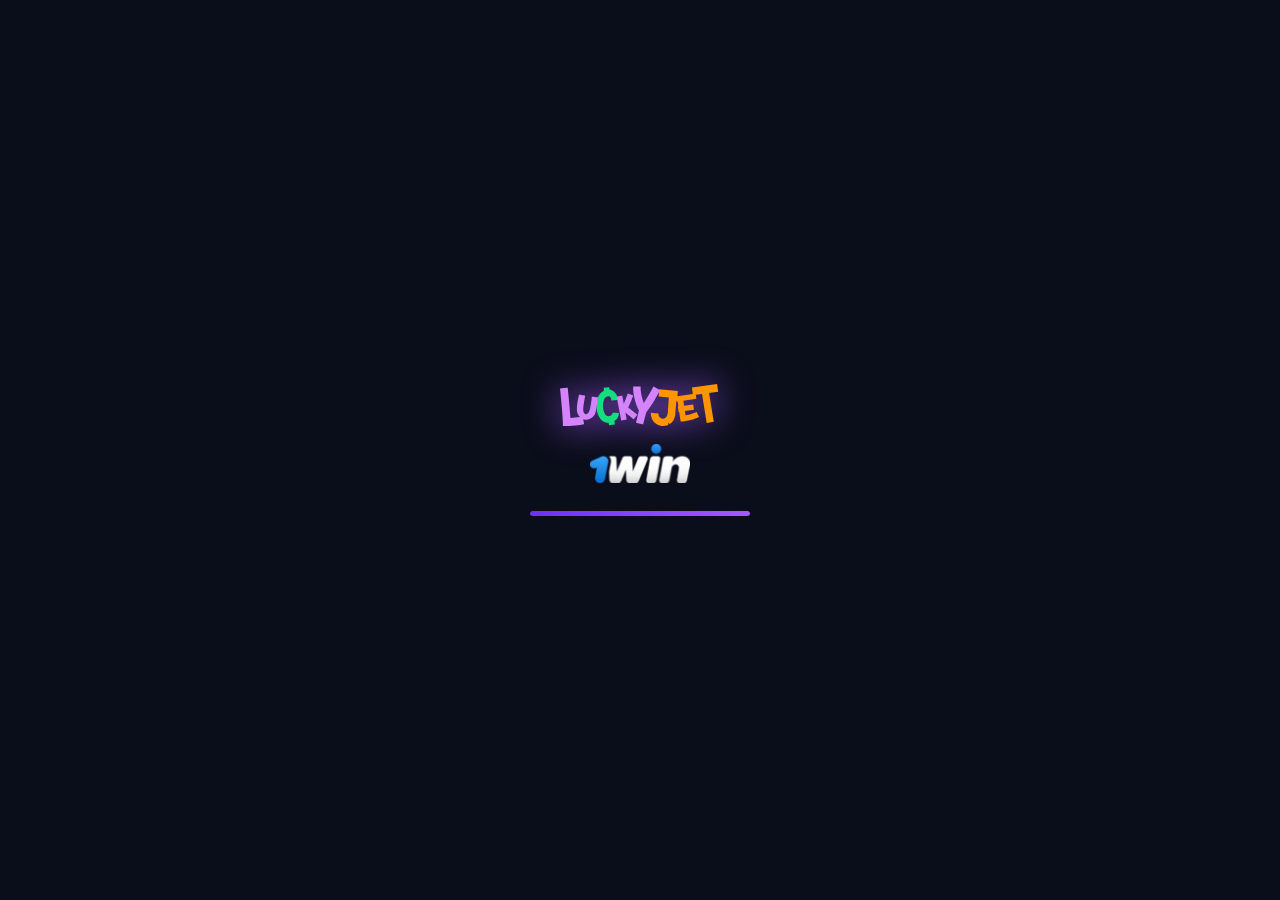
==== index.html @ ca74844e "fix: koeffitsient taqsimoti yangilandi, 35% 1.01x-1.10x, 200x max" ====
<!DOCTYPE html>
<html lang="uz">
<head>
    <meta charset="UTF-8">
    <meta name="viewport" content="width=device-width, initial-scale=1.0">
    <title>Lucky Jet — 1WIN</title>
    <link href="https://fonts.googleapis.com/css2?family=Montserrat:wght@400;700;900&display=swap" rel="stylesheet">
    <style>
        * { margin: 0; padding: 0; box-sizing: border-box; }

        body {
            background: #0a0d1a;
            min-height: 100vh;
            font-family: 'Montserrat', sans-serif;
            color: #fff;
            overflow-x: hidden;
            display: flex;
            flex-direction: column;
            align-items: center;
        }

        /* ========= PRELOADER ========= */
        #preloader {
            position: fixed;
            inset: 0;
            background: #0a0d1a;
            z-index: 999;
            display: flex;
            flex-direction: column;
            align-items: center;
            justify-content: center;
            transition: opacity 0.8s ease;
        }
        #preloader.hide { opacity: 0; pointer-events: none; }
        .pre-logo { width: 160px; margin-bottom: 18px; filter: drop-shadow(0 0 18px #a259ff); }
        .pre-1win { width: 100px; margin-bottom: 28px; }
        .pre-bar-wrap {
            width: 220px; height: 5px;
            background: rgba(255,255,255,0.1);
            border-radius: 10px; overflow: hidden;
        }
        .pre-bar {
            height: 100%;
            background: linear-gradient(90deg, #6b30f9, #a259ff);
            border-radius: 10px;
            animation: preBarAnim 1.8s ease-in-out forwards;
        }
        @keyframes preBarAnim { 0%{width:0} 100%{width:100%} }

        /* ========= TOP HEADER ========= */
        .top-header {
            display: flex;
            align-items: center;
            justify-content: space-between;
            width: 100%;
            max-width: 400px;
            padding: 14px 16px 8px;
        }
        .logo-group { display: flex; align-items: center; gap: 10px; }
        .logo-group img { height: 36px; }
        .lucky-logo { height: 28px !important; }
        .live-badge {
            background: #e8003d;
            color: #fff;
            font-size: 11px;
            font-weight: 800;
            padding: 3px 9px;
            border-radius: 20px;
            letter-spacing: 1px;
            animation: pulse 1.5s infinite;
        }
        @keyframes pulse {
            0%,100%{box-shadow:0 0 0 0 rgba(232,0,61,0.5)}
            50%{box-shadow:0 0 0 6px rgba(232,0,61,0)}
        }

        /* ========= GAME ARENA ========= */
        .arena {
            position: relative;
            width: 100%;
            max-width: 400px;
            height: 280px;
            background: linear-gradient(180deg, #0d1130 0%, #121828 100%);
            border-radius: 20px;
            overflow: hidden;
            margin: 0 12px;
            border: 1px solid rgba(107,48,249,0.3);
            box-shadow: 0 0 40px rgba(107,48,249,0.15);
        }

        /* Stars */
        .stars {
            position: absolute; inset: 0;
            background-image:
                radial-gradient(circle, rgba(255,255,255,0.9) 1px, transparent 1px),
                radial-gradient(circle, rgba(255,255,255,0.6) 1px, transparent 1px);
            background-size: 80px 80px, 40px 40px;
            background-position: 0 0, 20px 20px;
            opacity: 0.15;
        }

        /* CLOUDS */
        .cloud-layer {
            position: absolute;
            width: 100%; height: 100%;
            pointer-events: none;
            overflow: hidden;
        }
        .cloud {
            position: absolute;
            opacity: 0.55;
        }
        .cloud-1 {
            width: 200px;
            top: 60%;
            animation: cloudMove1 8s linear infinite;
        }
        .cloud-2 {
            width: 140px;
            top: 30%;
            animation: cloudMove2 12s linear infinite;
            opacity: 0.3;
        }
        .cloud-3 {
            width: 170px;
            top: 75%;
            animation: cloudMove3 10s linear infinite;
            opacity: 0.4;
        }
        @keyframes cloudMove1 {
            from { left: 110%; }
            to   { left: -60%; }
        }
        @keyframes cloudMove2 {
            from { left: 130%; }
            to   { left: -50%; }
        }
        @keyframes cloudMove3 {
            from { left: 120%; }
            to   { left: -55%; }
        }

        /* TRAJECTORY LINE */
        .traj-svg {
            position: absolute;
            bottom: 0; left: 0;
            width: 100%; height: 100%;
            pointer-events: none;
        }
        .traj-path {
            fill: none;
            stroke: rgba(162,89,255,0.5);
            stroke-width: 2;
            stroke-dasharray: 600;
            stroke-dashoffset: 600;
            transition: stroke-dashoffset 0.1s linear;
        }

        /* PLANE */
        #plane {
            position: absolute;
            width: 90px;
            bottom: 30px;
            left: 20px;
            transform-origin: center center;
            transition: left 0.1s linear, bottom 0.1s linear;
            filter: drop-shadow(0 0 8px rgba(162,89,255,0.6));
            z-index: 5;
        }

        /* EXPLOSION */
        #explosion {
            position: absolute;
            width: 110px;
            display: none;
            z-index: 10;
        }

        /* COEF DISPLAY */
        .coef-display {
            position: absolute;
            top: 50%;
            left: 50%;
            transform: translate(-50%, -52%);
            text-align: center;
            z-index: 8;
            pointer-events: none;
        }
        .coef-value {
            font-size: 62px;
            font-weight: 900;
            letter-spacing: 2px;
            line-height: 1;
            color: #fff;
            text-shadow: 0 0 30px #a259ff, 0 0 60px rgba(162,89,255,0.4);
            transition: color 0.3s;
        }
        .coef-value.crashed { color: #e8003d; text-shadow: 0 0 30px #e8003d, 0 0 60px rgba(232,0,61,0.4); }
        .coef-value.flying  { color: #a8ff5e; text-shadow: 0 0 30px #a8ff5e, 0 0 60px rgba(168,255,94,0.3); }
        .coef-label {
            font-size: 12px;
            font-weight: 700;
            letter-spacing: 3px;
            color: rgba(255,255,255,0.5);
            text-transform: uppercase;
            margin-top: 4px;
        }

        /* PHASE LABELS */
        .phase-label {
            position: absolute;
            top: 12px; left: 50%;
            transform: translateX(-50%);
            font-size: 12px;
            font-weight: 700;
            letter-spacing: 2px;
            text-transform: uppercase;
            padding: 4px 16px;
            border-radius: 20px;
            z-index: 9;
        }
        .phase-label.betting {
            background: rgba(255,165,0,0.15);
            color: #ffa500;
            border: 1px solid rgba(255,165,0,0.4);
        }
        .phase-label.flying {
            background: rgba(168,255,94,0.1);
            color: #a8ff5e;
            border: 1px solid rgba(168,255,94,0.35);
        }
        .phase-label.crashed {
            background: rgba(232,0,61,0.15);
            color: #e8003d;
            border: 1px solid rgba(232,0,61,0.4);
        }

        /* PROGRESS BAR (betting countdown) */
        .bet-timer-wrap {
            position: absolute;
            bottom: 12px; left: 50%;
            transform: translateX(-50%);
            width: 80%;
        }
        .bet-timer-bar {
            height: 4px;
            background: rgba(255,255,255,0.1);
            border-radius: 4px;
            overflow: hidden;
        }
        .bet-timer-fill {
            height: 100%;
            border-radius: 4px;
            background: linear-gradient(90deg, #ffa500, #ff6a00);
            transition: width 0.1s linear;
        }
        .bet-timer-txt {
            font-size: 11px;
            color: rgba(255,255,255,0.5);
            margin-top: 4px;
            text-align: center;
        }

        /* ========= HISTORY PILLS ========= */
        .history-row {
            display: flex;
            flex-wrap: wrap;
            gap: 6px;
            width: 100%;
            max-width: 400px;
            padding: 10px 16px;
        }
        .hist-pill {
            padding: 4px 12px;
            border-radius: 20px;
            font-size: 13px;
            font-weight: 700;
            animation: popIn 0.3s ease;
        }
        @keyframes popIn { from{transform:scale(0.5);opacity:0} to{transform:scale(1);opacity:1} }
        .hist-blue   { background: #1e3a8a; color: #93c5fd; }
        .hist-purple { background: #4c1d95; color: #c4b5fd; }
        .hist-orange { background: #7c2d12; color: #fdba74; }
        .hist-red    { background: #7f1d1d; color: #fca5a5; }
        .hist-green  { background: #14532d; color: #86efac; }

        /* ========= SIGNAL CARD ========= */
        .signal-card {
            width: 100%;
            max-width: 400px;
            margin: 6px 12px;
            background: linear-gradient(135deg, #131629 0%, #1a1d35 100%);
            border: 1px solid rgba(107,48,249,0.4);
            border-radius: 16px;
            padding: 14px 18px;
        }
        .signal-title {
            font-size: 11px;
            font-weight: 700;
            letter-spacing: 2px;
            color: rgba(255,255,255,0.4);
            text-transform: uppercase;
            margin-bottom: 10px;
        }
        .signal-val {
            font-size: 42px;
            font-weight: 900;
            color: #a259ff;
            text-shadow: 0 0 20px rgba(162,89,255,0.5);
            letter-spacing: 2px;
        }
        .signal-sub {
            font-size: 12px;
            color: rgba(255,255,255,0.4);
            margin-top: 2px;
        }

        /* ========= INPUT + BUTTON ========= */
        .input-section {
            width: 100%;
            max-width: 400px;
            padding: 4px 16px 8px;
        }        .input-row {
            display: flex;
            gap: 10px;
            margin-bottom: 10px;
            width: 100%;
        }
        .bet-input {
            flex: 1;
            height: 48px;
            background: rgba(255,255,255,0.05);
            border: 2px solid rgba(107,48,249,0.4);
            border-radius: 12px;
            color: #fff;
            font-size: 15px;
            font-family: 'Montserrat', sans-serif;
            font-weight: 600;
            padding: 0 14px;
            outline: none;
            transition: border-color 0.3s;
        }
        .bet-input:focus { border-color: #a259ff; box-shadow: 0 0 12px rgba(162,89,255,0.3); }
        .bet-input::placeholder { color: rgba(255,255,255,0.3); font-weight: 400; }        .calc-btn {
            height: 48px;
            padding: 0 18px;
            background: linear-gradient(135deg, #6b30f9 0%, #a259ff 100%);
            border: none;
            border-radius: 12px;
            color: #fff;
            font-size: 15px;
            font-weight: 800;
            font-family: 'Montserrat', sans-serif;
            cursor: pointer;
            letter-spacing: 0.5px;
            white-space: nowrap;
            box-shadow: 0 4px 20px rgba(107,48,249,0.4);
            transition: transform 0.2s, box-shadow 0.2s, opacity 0.2s;
            width: 100%;
        }
        .calc-btn:hover:not(:disabled) { transform: translateY(-2px); box-shadow: 0 8px 28px rgba(107,48,249,0.6); }
        .calc-btn:active:not(:disabled) { transform: translateY(0); }
        .calc-btn:disabled { cursor: not-allowed; }

        /* ========= PREDICTION RESULT ========= */
        .pred-result {
            background: linear-gradient(135deg, rgba(107,48,249,0.15), rgba(162,89,255,0.08));
            border: 2px solid rgba(162,89,255,0.3);
            border-radius: 14px;
            padding: 14px 18px;
            display: none;
            align-items: center;
            justify-content: space-between;
            animation: slideUp 0.4s ease;
        }
        .pred-result.show { display: flex; }
        @keyframes slideUp { from{opacity:0;transform:translateY(10px)} to{opacity:1;transform:translateY(0)} }
        .pred-left { font-size: 12px; color: rgba(255,255,255,0.5); font-weight: 600; }
        .pred-coef {
            font-size: 32px;
            font-weight: 900;
            color: #a259ff;
            text-shadow: 0 0 15px rgba(162,89,255,0.6);
        }

        /* ========= GO TO GAME BTN ========= */
        .go-btn {
            display: block;
            width: 100%;
            height: 52px;
            background: linear-gradient(135deg, #6b30f9, #a259ff);
            border: none;
            border-radius: 14px;
            color: #fff;
            font-size: 17px;
            font-weight: 800;
            font-family: 'Montserrat', sans-serif;
            letter-spacing: 1px;
            cursor: pointer;
            box-shadow: 0 6px 30px rgba(107,48,249,0.5);
            margin-top: 10px;
            transition: transform 0.2s;
        }
        .go-btn:hover { transform: scale(1.02); }

        /* ========= WIN FLASH ========= */
        #winFlash {
            position: fixed;
            inset: 0;
            background: rgba(168,255,94,0.08);
            pointer-events: none;
            z-index: 100;
            opacity: 0;
            transition: opacity 0.3s;
        }
        #winFlash.show { opacity: 1; }

        /* scrollbar */
        ::-webkit-scrollbar { width: 4px; }
        ::-webkit-scrollbar-track { background: transparent; }
        ::-webkit-scrollbar-thumb { background: #6b30f9; border-radius: 4px; }
    </style>
</head>
<body>

<!-- PRELOADER -->
<div id="preloader">
    <img class="pre-logo" src="images/luckyjet.svg" alt="Lucky Jet">
    <img class="pre-1win" src="images/1win_logo.png" alt="1WIN">
    <div class="pre-bar-wrap"><div class="pre-bar"></div></div>
</div>

<div id="winFlash"></div>

<!-- TOP HEADER -->
<div class="top-header">
    <div class="logo-group">
        <img src="images/1win_logo.png" alt="1WIN" style="height:32px">
        <img class="lucky-logo" src="images/Lucky.svg" alt="Lucky Jet">
    </div>
    <span class="live-badge">● LIVE</span>
</div>

<!-- HISTORY PILLS -->
<div class="history-row" id="historyRow"></div>

<!-- GAME ARENA -->
<div class="arena" id="arena">
    <div class="stars"></div>

    <!-- CLOUDS -->
    <div class="cloud-layer">
        <img class="cloud cloud-1" src="images/obl.svg" alt="">
        <img class="cloud cloud-2" src="images/obl.svg" alt="" style="animation-delay:-4s">
        <img class="cloud cloud-3" src="images/obl.svg" alt="" style="animation-delay:-2s">
    </div>

    <!-- TRAJECTORY -->
    <svg class="traj-svg" viewBox="0 0 400 280" preserveAspectRatio="none">
        <path id="trajPath" class="traj-path" d="M 20 250 Q 200 200 380 30"/>
    </svg>

    <!-- PLANE -->
    <img id="plane" src="images/boy.gif" alt="plane">

    <!-- EXPLOSION -->
    <img id="explosion" src="images/loads.svg" alt="boom">

    <!-- COEF -->
    <div class="coef-display">
        <div class="coef-value" id="coefDisplay">0.00x</div>
        <div class="coef-label" id="coefLabel">uchmoqda...</div>
    </div>

    <!-- PHASE LABEL -->
    <div class="phase-label betting" id="phaseLabel">🎰 Stavka qo'ying</div>

    <!-- BET TIMER -->
    <div class="bet-timer-wrap" id="betTimerWrap">
        <div class="bet-timer-bar">
            <div class="bet-timer-fill" id="betTimerFill" style="width:100%"></div>
        </div>
        <div class="bet-timer-txt" id="betTimerTxt">Raund boshlanishiga: 3.0s</div>
    </div>
</div>

<!-- SIGNAL CARD -->
<div class="signal-card">
    <div class="signal-title">📡 Keyingi raund signali</div>
    <div class="signal-val" id="signalVal">—</div>
    <div class="signal-sub" id="signalSub">Hisoblash uchun stavkani kiriting</div>
</div>

<!-- INPUT -->
<div class="input-section">
    <div class="input-row" id="inputRow">
        <button class="calc-btn" id="calcBtn" style="width:100%;font-size:16px;letter-spacing:1px;">📡 SIGNAL OLISH</button>
    </div>    <a href="https://1warlo.top/casino/list?open=register&p=xrjt" target="_blank" style="text-decoration:none">
        <button class="go-btn">✈️ O'YINGA KIRISH</button>
    </a>
</div>

<script>
// ============================================================
//  LUCKY JET — FULL GAME SIMULATION
//  Tsikl: 3s betting → 6s uchish (0.00x → tasodifiy) → crash
// ============================================================

// ---- HISTORY ----
let historyArr = [];
function addHistory(coef) {
    historyArr.unshift(parseFloat(coef));
    if (historyArr.length > 12) historyArr.pop();
    renderHistory();
}
function pillClass(v) {
    if (v < 1.5)  return 'hist-red';
    if (v < 2.0)  return 'hist-blue';
    if (v < 5.0)  return 'hist-purple';
    if (v < 10.0) return 'hist-orange';
    return 'hist-green';
}
function renderHistory() {
    const row = document.getElementById('historyRow');
    row.innerHTML = historyArr.map(v =>
        `<span class="hist-pill ${pillClass(v)}">${v.toFixed(2)}x</span>`
    ).join('');
}

// ---- COEFFICIENT GENERATOR ----
// Real Lucky Jet taqsimoti (yangilangan, realistik):
//  ~35% → 1.01x – 1.10x  (eng ko'p portlash zonasi)
//  ~20% → 1.10x – 1.50x
//  ~18% → 1.50x – 2.00x
//  ~14% → 2.00x – 5.00x
//  ~8%  → 5.00x – 10.0x
//  ~4%  → 10.0x – 50.0x
//  ~1%  → 50.0x – 200x
function genCrashCoef() {
    const r = Math.random() * 100;
    if (r < 35) return +(Math.random() * (1.10 - 1.01) + 1.01).toFixed(2);
    if (r < 55) return +(Math.random() * (1.50 - 1.10) + 1.10).toFixed(2);
    if (r < 73) return +(Math.random() * (2.00 - 1.50) + 1.50).toFixed(2);
    if (r < 87) return +(Math.random() * (5.00 - 2.00) + 2.00).toFixed(2);
    if (r < 95) return +(Math.random() * (10.0 - 5.00) + 5.00).toFixed(2);
    if (r < 99) return +(Math.random() * (50.0 - 10.0) + 10.0).toFixed(2);
    return       +(Math.random() * (200.0 - 50.0) + 50.0).toFixed(2);
}
function genNext(last) {
    last = parseFloat(last);
    const r = Math.random() * 100;
    // Katta koefdan keyin aksariyat past tushadi (ketma-ket katta bo'lmaydi)
    if (last >= 50) {
        // 50x+ dan keyin ~ 70% ehtimol eng past zonaga tushadi
        if (r < 70) return (Math.random()*(1.10-1.01)+1.01).toFixed(2);
        if (r < 85) return (Math.random()*(1.50-1.10)+1.10).toFixed(2);
        if (r < 93) return (Math.random()*(2.00-1.50)+1.50).toFixed(2);
        if (r < 97) return (Math.random()*(5.00-2.00)+2.00).toFixed(2);
        if (r < 99) return (Math.random()*(10.0-5.00)+5.00).toFixed(2);
        return (Math.random()*(50.0-10.0)+10.0).toFixed(2);
    } else if (last >= 10) {
        // 10x–50x dan keyin ~ 55% past
        if (r < 55) return (Math.random()*(1.10-1.01)+1.01).toFixed(2);
        if (r < 72) return (Math.random()*(1.50-1.10)+1.10).toFixed(2);
        if (r < 84) return (Math.random()*(2.00-1.50)+1.50).toFixed(2);
        if (r < 93) return (Math.random()*(5.00-2.00)+2.00).toFixed(2);
        if (r < 98) return (Math.random()*(10.0-5.00)+5.00).toFixed(2);
        return (Math.random()*(50.0-10.0)+10.0).toFixed(2);
    } else if (last >= 5) {
        // 5x–10x dan keyin ~ 50% past
        if (r < 50) return (Math.random()*(1.10-1.01)+1.01).toFixed(2);
        if (r < 68) return (Math.random()*(1.50-1.10)+1.10).toFixed(2);
        if (r < 80) return (Math.random()*(2.00-1.50)+1.50).toFixed(2);
        if (r < 92) return (Math.random()*(5.00-2.00)+2.00).toFixed(2);
        if (r < 97) return (Math.random()*(10.0-5.00)+5.00).toFixed(2);
        if (r < 99.5) return (Math.random()*(50.0-10.0)+10.0).toFixed(2);
        return (Math.random()*(200.0-50.0)+50.0).toFixed(2);
    } else if (last >= 2) {
        // 2x–5x dan keyin oddiy taqsimot
        if (r < 38) return (Math.random()*(1.10-1.01)+1.01).toFixed(2);
        if (r < 57) return (Math.random()*(1.50-1.10)+1.10).toFixed(2);
        if (r < 74) return (Math.random()*(2.00-1.50)+1.50).toFixed(2);
        if (r < 88) return (Math.random()*(5.00-2.00)+2.00).toFixed(2);
        if (r < 95) return (Math.random()*(10.0-5.00)+5.00).toFixed(2);
        if (r < 99) return (Math.random()*(50.0-10.0)+10.0).toFixed(2);
        return (Math.random()*(200.0-50.0)+50.0).toFixed(2);
    } else {
        // 1.01x–2x dan keyin standart taqsimot
        if (r < 35) return (Math.random()*(1.10-1.01)+1.01).toFixed(2);
        if (r < 55) return (Math.random()*(1.50-1.10)+1.10).toFixed(2);
        if (r < 73) return (Math.random()*(2.00-1.50)+1.50).toFixed(2);
        if (r < 87) return (Math.random()*(5.00-2.00)+2.00).toFixed(2);
        if (r < 95) return (Math.random()*(10.0-5.00)+5.00).toFixed(2);
        if (r < 99) return (Math.random()*(50.0-10.0)+10.0).toFixed(2);
        return (Math.random()*(200.0-50.0)+50.0).toFixed(2);
    }
}

// ---- DOM refs ----
const plane       = document.getElementById('plane');
const explosion   = document.getElementById('explosion');
const coefDisplay = document.getElementById('coefDisplay');
const coefLabel   = document.getElementById('coefLabel');
const phaseLabel  = document.getElementById('phaseLabel');
const betWrap     = document.getElementById('betTimerWrap');
const betFill     = document.getElementById('betTimerFill');
const betTxt      = document.getElementById('betTimerTxt');
const trajPath    = document.getElementById('trajPath');
const winFlash    = document.getElementById('winFlash');
const arena       = document.getElementById('arena');

// ---- GAME STATE ----
const BETTING_DURATION = 3000;   // 3 soniya
const FLYING_DURATION  = 6000;   // 6 soniya

let gamePhase   = 'betting';  // 'betting' | 'flying' | 'crashed'
let crashCoef   = 1.00;
let flyStart    = 0;
let phaseStart  = 0;
let animFrameId = null;

// plane start / end positions (% of arena)
const PLANE_START = { x: 5, y: 82 };   // bottom-left (% from left, % from top)
const PLANE_END   = { x: 82, y: 8 };   // top-right

function lerp(a, b, t) { return a + (b - a) * t; }

function setPhaseLabel(text, cls) {
    phaseLabel.textContent = text;
    phaseLabel.className   = 'phase-label ' + cls;
}

// ---- TRAJECTORY dash animation ----
function setTrajProgress(t) {
    const len = 600;
    trajPath.style.strokeDashoffset = (len * (1 - t)).toFixed(1);
}

// ---- PLANE position ----
function setPlanePos(t) {
    const arenaW = arena.offsetWidth  || 360;
    const arenaH = arena.offsetHeight || 280;

    const pxStart = { x: arenaW * 0.05, y: arenaH * 0.80 };
    const pxEnd   = { x: arenaW * 0.82, y: arenaH * 0.05 };

    // Curve using easing
    const ease = 1 - Math.pow(1 - t, 2); // ease-out quad
    const x = lerp(pxStart.x, pxEnd.x, ease);
    const y = lerp(pxStart.y, pxEnd.y, ease);

    // Angle
    const dx = (pxEnd.x - pxStart.x);
    const dy = (pxEnd.y - pxStart.y);
    const baseAngle = Math.atan2(dy, dx) * (180 / Math.PI);
    const angle = baseAngle * ease;   // gentle tilt

    plane.style.left   = (x - 45) + 'px';
    plane.style.top    = (y - 30) + 'px';
    plane.style.bottom = 'unset';
    plane.style.transform = `rotate(${angle}deg)`;
}

// ---- COEF counter ----
function calcCurrentCoef(t) {
    // 0 → crashCoef over t=0..1
    return (1.0 + (crashCoef - 1.0) * Math.pow(t, 0.8)).toFixed(2);
}

// ---- PHASE: BETTING ----
function startBetting() {
    gamePhase  = 'betting';
    phaseStart = performance.now();
    crashCoef  = genCrashCoef();

    // Reset plane
    const arenaW = arena.offsetWidth  || 360;
    const arenaH = arena.offsetHeight || 280;
    plane.style.left      = (arenaW * 0.05 - 45) + 'px';
    plane.style.top       = (arenaH * 0.80 - 30) + 'px';
    plane.style.bottom    = 'unset';
    plane.style.transform = 'rotate(0deg)';
    plane.style.display   = 'block';
    explosion.style.display = 'none';

    // Traj reset
    setTrajProgress(0);

    // Coef
    coefDisplay.textContent = '0.00x';
    coefDisplay.className   = 'coef-value';
    coefLabel.textContent   = 'Stavka qo\'ying';

    setPhaseLabel('🎰 Stavka qo\'ying', 'betting');
    betWrap.style.display = 'block';

    cancelAnimationFrame(animFrameId);
    animFrameId = requestAnimationFrame(bettingLoop);
}

function bettingLoop(now) {
    const elapsed = now - phaseStart;
    const t       = Math.min(elapsed / BETTING_DURATION, 1);
    const remain  = Math.max((BETTING_DURATION - elapsed) / 1000, 0);

    betFill.style.width  = ((1 - t) * 100) + '%';
    betTxt.textContent   = `Raund boshlanishiga: ${remain.toFixed(1)}s`;

    if (t < 1) {
        animFrameId = requestAnimationFrame(bettingLoop);
    } else {
        startFlying();
    }
}

// ---- PHASE: FLYING ----
function startFlying() {
    gamePhase  = 'flying';
    phaseStart = performance.now();

    betWrap.style.display = 'none';
    setPhaseLabel('✈️ Uchmoqda!', 'flying');
    coefDisplay.className = 'coef-value flying';
    coefLabel.textContent = 'uchmoqda...';

    cancelAnimationFrame(animFrameId);
    animFrameId = requestAnimationFrame(flyingLoop);
}

function flyingLoop(now) {
    const elapsed = now - phaseStart;
    const t       = Math.min(elapsed / FLYING_DURATION, 1);

    // Plane position
    setPlanePos(t);

    // Trajectory
    setTrajProgress(t);

    // Coef (starts at 0, ends at crashCoef)
    const cur = calcCurrentCoef(t);
    coefDisplay.textContent = cur + 'x';

    if (t < 1) {
        animFrameId = requestAnimationFrame(flyingLoop);
    } else {
        startCrashed();
    }
}

// ---- PHASE: CRASHED ----
function startCrashed() {
    gamePhase = 'crashed';
    cancelAnimationFrame(animFrameId);

    // Plane → explosion
    plane.style.display = 'none';

    const arenaW = arena.offsetWidth  || 360;
    const arenaH = arena.offsetHeight || 280;
    explosion.style.left    = (arenaW * 0.78 - 55) + 'px';
    explosion.style.top     = (arenaH * 0.02) + 'px';
    explosion.style.display = 'block';
    explosion.style.bottom  = 'unset';

    // Final coef
    coefDisplay.textContent = crashCoef.toFixed(2) + 'x';
    coefDisplay.className   = 'coef-value crashed';
    coefLabel.textContent   = '💥 Parvoz tugadi!';

    setPhaseLabel('💥 CRASH!', 'crashed');

    addHistory(crashCoef);

    // Flash if good
    if (crashCoef >= 2) {
        winFlash.classList.add('show');
        setTimeout(() => winFlash.classList.remove('show'), 600);
    }

    // Wait 2.5s then bet again
    setTimeout(startBetting, 2500);
}

// ---- PRELOADER ----
window.addEventListener('DOMContentLoaded', () => {
    // Initial history
    [1.42, 3.87, 1.12, 7.50, 2.34, 1.09, 4.22, 12.10].forEach(v => {
        historyArr.push(v);
    });
    renderHistory();

    setTimeout(() => {
        const pre = document.getElementById('preloader');
        pre.classList.add('hide');
        setTimeout(() => pre.remove(), 900);
        // Samolyotni pastda kutish holatida qo'yamiz — harakat yo'q
        resetToIdle();
    }, 1900);
});

// ---- IDLE (kutish) holati ----
function resetToIdle() {
    gamePhase = 'idle';
    cancelAnimationFrame(animFrameId);

    const arenaW = arena.offsetWidth  || 360;
    const arenaH = arena.offsetHeight || 280;
    plane.style.left      = (arenaW * 0.05 - 45) + 'px';
    plane.style.top       = (arenaH * 0.80 - 30) + 'px';
    plane.style.bottom    = 'unset';
    plane.style.transform = 'rotate(0deg)';
    plane.style.display   = 'block';
    explosion.style.display = 'none';
    setTrajProgress(0);

    coefDisplay.textContent = '—';
    coefDisplay.className   = 'coef-value';
    coefLabel.textContent   = 'signal kuting...';
    setPhaseLabel('⏳ Signal kuting', 'betting');
    betWrap.style.display = 'none';
}

// ---- SIGNAL BUTTON ----
document.getElementById('calcBtn').addEventListener('click', () => {
    const btn = document.getElementById('calcBtn');

    // Tugmani vaqtincha o'chirish
    btn.disabled = true;
    btn.textContent = '⏳ Analizlanmoqda...';
    btn.style.opacity = '0.7';

    // Avvalgi animatsiyani to'xtatish
    cancelAnimationFrame(animFrameId);

    // Signal generatsiya — uchish uchun ishlatiladi
    const nextVal = parseFloat(genCrashCoef().toFixed(2));
    const nextStr = nextVal.toFixed(2);
    crashCoef = nextVal; // samolyot shu koefga qadar uchadi

    // Rang
    let coefColor = '#a259ff';
    if (nextVal >= 10) coefColor = '#ff4444';
    else if (nextVal >= 5) coefColor = '#ff9900';
    else if (nextVal >= 2) coefColor = '#ffe000';    // Ikkalasini bir xil qiymat bilan yangilash
    const signalEl  = document.getElementById('signalVal');
    signalEl.textContent  = 'x' + nextStr;
    signalEl.style.color  = coefColor;
    document.getElementById('signalSub').textContent = 'Keyingi raund analiz koeffitsienti';

    // 1.2s keyin samolyot uchishni BOSHLAYDI (betting o'tkazib yuboriladi)
    setTimeout(() => {
        // Plane reset
        const arenaW = arena.offsetWidth  || 360;
        const arenaH = arena.offsetHeight || 280;
        plane.style.left      = (arenaW * 0.05 - 45) + 'px';
        plane.style.top       = (arenaH * 0.80 - 30) + 'px';
        plane.style.bottom    = 'unset';
        plane.style.transform = 'rotate(0deg)';
        plane.style.display   = 'block';
        explosion.style.display = 'none';
        setTrajProgress(0);

        // Tugmani qaytarish
        btn.disabled = false;
        btn.textContent = '📡 SIGNAL OLISH';
        btn.style.opacity = '1';

        // To'g'ridan-to'g'ri uchishni boshlash
        startFlying();
    }, 1200);
});
</script>
</body>
</html>
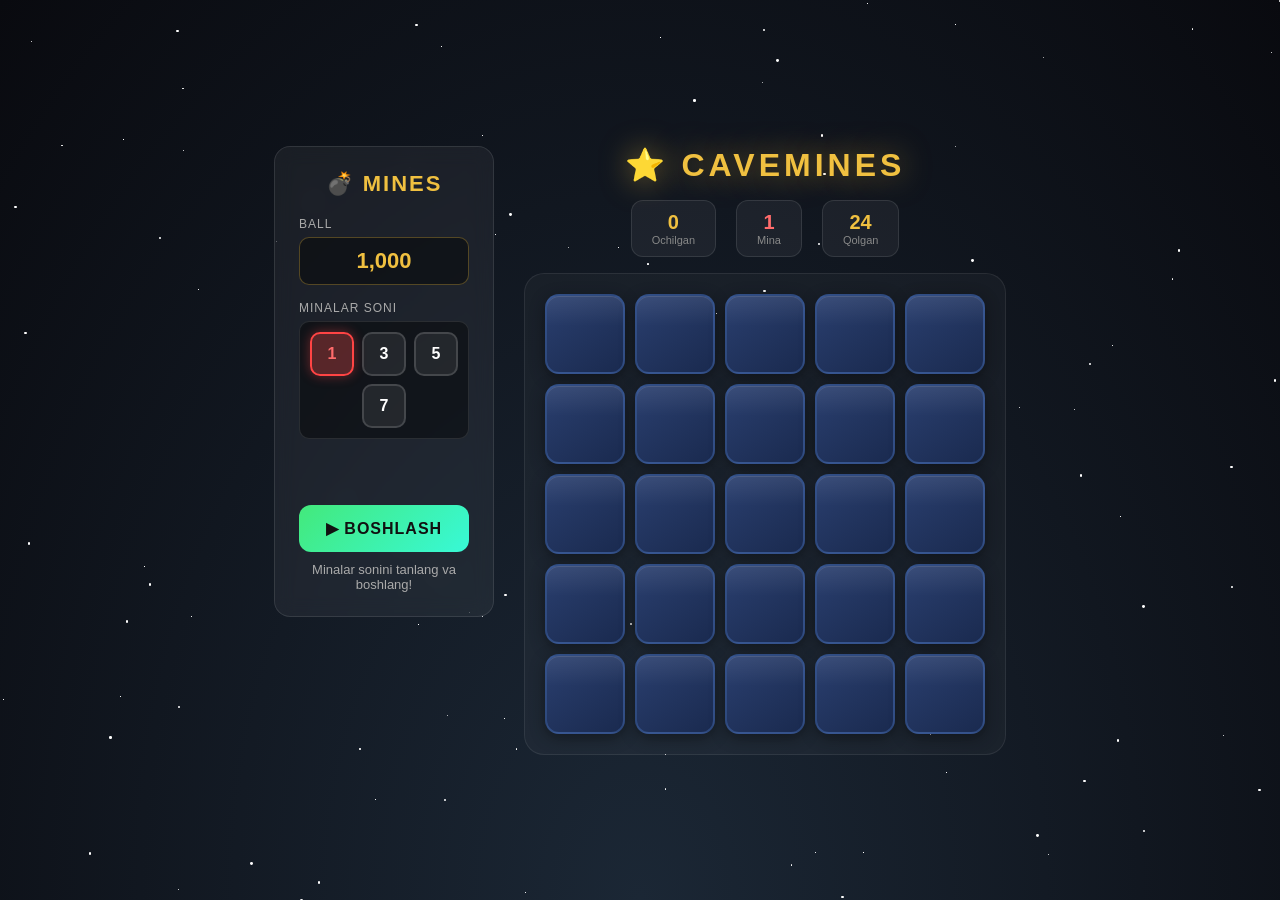
==== commit 1cd0b930: "Add files via upload" ====
--- a/index.html
+++ b/index.html
@@ -1,875 +1,632 @@
 <!DOCTYPE html>
 <html lang="uz">
 <head>
-    <meta charset="UTF-8">
-    <meta name="viewport" content="width=device-width, initial-scale=1.0">
-    <title>Lucky Jet — 1WIN</title>
-    <link href="https://fonts.googleapis.com/css2?family=Montserrat:wght@400;700;900&display=swap" rel="stylesheet">
-    <style>
-        * { margin: 0; padding: 0; box-sizing: border-box; }
-
-        body {
-            background: #0a0d1a;
-            min-height: 100vh;
-            font-family: 'Montserrat', sans-serif;
-            color: #fff;
-            overflow-x: hidden;
-            display: flex;
-            flex-direction: column;
-            align-items: center;
-        }
-
-        /* ========= PRELOADER ========= */
-        #preloader {
-            position: fixed;
-            inset: 0;
-            background: #0a0d1a;
-            z-index: 999;
-            display: flex;
-            flex-direction: column;
-            align-items: center;
-            justify-content: center;
-            transition: opacity 0.8s ease;
-        }
-        #preloader.hide { opacity: 0; pointer-events: none; }
-        .pre-logo { width: 160px; margin-bottom: 18px; filter: drop-shadow(0 0 18px #a259ff); }
-        .pre-1win { width: 100px; margin-bottom: 28px; }
-        .pre-bar-wrap {
-            width: 220px; height: 5px;
-            background: rgba(255,255,255,0.1);
-            border-radius: 10px; overflow: hidden;
-        }
-        .pre-bar {
-            height: 100%;
-            background: linear-gradient(90deg, #6b30f9, #a259ff);
-            border-radius: 10px;
-            animation: preBarAnim 1.8s ease-in-out forwards;
-        }
-        @keyframes preBarAnim { 0%{width:0} 100%{width:100%} }
-
-        /* ========= TOP HEADER ========= */
-        .top-header {
-            display: flex;
-            align-items: center;
-            justify-content: space-between;
-            width: 100%;
-            max-width: 400px;
-            padding: 14px 16px 8px;
-        }
-        .logo-group { display: flex; align-items: center; gap: 10px; }
-        .logo-group img { height: 36px; }
-        .lucky-logo { height: 28px !important; }
-        .live-badge {
-            background: #e8003d;
-            color: #fff;
-            font-size: 11px;
-            font-weight: 800;
-            padding: 3px 9px;
-            border-radius: 20px;
-            letter-spacing: 1px;
-            animation: pulse 1.5s infinite;
-        }
-        @keyframes pulse {
-            0%,100%{box-shadow:0 0 0 0 rgba(232,0,61,0.5)}
-            50%{box-shadow:0 0 0 6px rgba(232,0,61,0)}
-        }
-
-        /* ========= GAME ARENA ========= */
-        .arena {
-            position: relative;
-            width: 100%;
-            max-width: 400px;
-            height: 280px;
-            background: linear-gradient(180deg, #0d1130 0%, #121828 100%);
-            border-radius: 20px;
-            overflow: hidden;
-            margin: 0 12px;
-            border: 1px solid rgba(107,48,249,0.3);
-            box-shadow: 0 0 40px rgba(107,48,249,0.15);
-        }
-
-        /* Stars */
-        .stars {
-            position: absolute; inset: 0;
-            background-image:
-                radial-gradient(circle, rgba(255,255,255,0.9) 1px, transparent 1px),
-                radial-gradient(circle, rgba(255,255,255,0.6) 1px, transparent 1px);
-            background-size: 80px 80px, 40px 40px;
-            background-position: 0 0, 20px 20px;
-            opacity: 0.15;
-        }
-
-        /* CLOUDS */
-        .cloud-layer {
-            position: absolute;
-            width: 100%; height: 100%;
-            pointer-events: none;
-            overflow: hidden;
-        }
-        .cloud {
-            position: absolute;
-            opacity: 0.55;
-        }
-        .cloud-1 {
-            width: 200px;
-            top: 60%;
-            animation: cloudMove1 8s linear infinite;
-        }
-        .cloud-2 {
-            width: 140px;
-            top: 30%;
-            animation: cloudMove2 12s linear infinite;
-            opacity: 0.3;
-        }
-        .cloud-3 {
-            width: 170px;
-            top: 75%;
-            animation: cloudMove3 10s linear infinite;
-            opacity: 0.4;
-        }
-        @keyframes cloudMove1 {
-            from { left: 110%; }
-            to   { left: -60%; }
-        }
-        @keyframes cloudMove2 {
-            from { left: 130%; }
-            to   { left: -50%; }
-        }
-        @keyframes cloudMove3 {
-            from { left: 120%; }
-            to   { left: -55%; }
-        }
-
-        /* TRAJECTORY LINE */
-        .traj-svg {
-            position: absolute;
-            bottom: 0; left: 0;
-            width: 100%; height: 100%;
-            pointer-events: none;
-        }
-        .traj-path {
-            fill: none;
-            stroke: rgba(162,89,255,0.5);
-            stroke-width: 2;
-            stroke-dasharray: 600;
-            stroke-dashoffset: 600;
-            transition: stroke-dashoffset 0.1s linear;
-        }
-
-        /* PLANE */
-        #plane {
-            position: absolute;
-            width: 90px;
-            bottom: 30px;
-            left: 20px;
-            transform-origin: center center;
-            transition: left 0.1s linear, bottom 0.1s linear;
-            filter: drop-shadow(0 0 8px rgba(162,89,255,0.6));
-            z-index: 5;
-        }
-
-        /* EXPLOSION */
-        #explosion {
-            position: absolute;
-            width: 110px;
-            display: none;
-            z-index: 10;
-        }
-
-        /* COEF DISPLAY */
-        .coef-display {
-            position: absolute;
-            top: 50%;
-            left: 50%;
-            transform: translate(-50%, -52%);
-            text-align: center;
-            z-index: 8;
-            pointer-events: none;
-        }
-        .coef-value {
-            font-size: 62px;
-            font-weight: 900;
-            letter-spacing: 2px;
-            line-height: 1;
-            color: #fff;
-            text-shadow: 0 0 30px #a259ff, 0 0 60px rgba(162,89,255,0.4);
-            transition: color 0.3s;
-        }
-        .coef-value.crashed { color: #e8003d; text-shadow: 0 0 30px #e8003d, 0 0 60px rgba(232,0,61,0.4); }
-        .coef-value.flying  { color: #a8ff5e; text-shadow: 0 0 30px #a8ff5e, 0 0 60px rgba(168,255,94,0.3); }
-        .coef-label {
-            font-size: 12px;
-            font-weight: 700;
-            letter-spacing: 3px;
-            color: rgba(255,255,255,0.5);
-            text-transform: uppercase;
-            margin-top: 4px;
-        }
-
-        /* PHASE LABELS */
-        .phase-label {
-            position: absolute;
-            top: 12px; left: 50%;
-            transform: translateX(-50%);
-            font-size: 12px;
-            font-weight: 700;
-            letter-spacing: 2px;
-            text-transform: uppercase;
-            padding: 4px 16px;
-            border-radius: 20px;
-            z-index: 9;
-        }
-        .phase-label.betting {
-            background: rgba(255,165,0,0.15);
-            color: #ffa500;
-            border: 1px solid rgba(255,165,0,0.4);
-        }
-        .phase-label.flying {
-            background: rgba(168,255,94,0.1);
-            color: #a8ff5e;
-            border: 1px solid rgba(168,255,94,0.35);
-        }
-        .phase-label.crashed {
-            background: rgba(232,0,61,0.15);
-            color: #e8003d;
-            border: 1px solid rgba(232,0,61,0.4);
-        }
-
-        /* PROGRESS BAR (betting countdown) */
-        .bet-timer-wrap {
-            position: absolute;
-            bottom: 12px; left: 50%;
-            transform: translateX(-50%);
-            width: 80%;
-        }
-        .bet-timer-bar {
-            height: 4px;
-            background: rgba(255,255,255,0.1);
-            border-radius: 4px;
-            overflow: hidden;
-        }
-        .bet-timer-fill {
-            height: 100%;
-            border-radius: 4px;
-            background: linear-gradient(90deg, #ffa500, #ff6a00);
-            transition: width 0.1s linear;
-        }
-        .bet-timer-txt {
-            font-size: 11px;
-            color: rgba(255,255,255,0.5);
-            margin-top: 4px;
-            text-align: center;
-        }
-
-        /* ========= HISTORY PILLS ========= */
-        .history-row {
-            display: flex;
-            flex-wrap: wrap;
-            gap: 6px;
-            width: 100%;
-            max-width: 400px;
-            padding: 10px 16px;
-        }
-        .hist-pill {
-            padding: 4px 12px;
-            border-radius: 20px;
-            font-size: 13px;
-            font-weight: 700;
-            animation: popIn 0.3s ease;
-        }
-        @keyframes popIn { from{transform:scale(0.5);opacity:0} to{transform:scale(1);opacity:1} }
-        .hist-blue   { background: #1e3a8a; color: #93c5fd; }
-        .hist-purple { background: #4c1d95; color: #c4b5fd; }
-        .hist-orange { background: #7c2d12; color: #fdba74; }
-        .hist-red    { background: #7f1d1d; color: #fca5a5; }
-        .hist-green  { background: #14532d; color: #86efac; }
-
-        /* ========= SIGNAL CARD ========= */
-        .signal-card {
-            width: 100%;
-            max-width: 400px;
-            margin: 6px 12px;
-            background: linear-gradient(135deg, #131629 0%, #1a1d35 100%);
-            border: 1px solid rgba(107,48,249,0.4);
-            border-radius: 16px;
-            padding: 14px 18px;
-        }
-        .signal-title {
-            font-size: 11px;
-            font-weight: 700;
-            letter-spacing: 2px;
-            color: rgba(255,255,255,0.4);
-            text-transform: uppercase;
-            margin-bottom: 10px;
-        }
-        .signal-val {
-            font-size: 42px;
-            font-weight: 900;
-            color: #a259ff;
-            text-shadow: 0 0 20px rgba(162,89,255,0.5);
-            letter-spacing: 2px;
-        }
-        .signal-sub {
-            font-size: 12px;
-            color: rgba(255,255,255,0.4);
-            margin-top: 2px;
-        }
-
-        /* ========= INPUT + BUTTON ========= */
-        .input-section {
-            width: 100%;
-            max-width: 400px;
-            padding: 4px 16px 8px;
-        }        .input-row {
-            display: flex;
-            gap: 10px;
-            margin-bottom: 10px;
-            width: 100%;
-        }
-        .bet-input {
-            flex: 1;
-            height: 48px;
-            background: rgba(255,255,255,0.05);
-            border: 2px solid rgba(107,48,249,0.4);
-            border-radius: 12px;
-            color: #fff;
-            font-size: 15px;
-            font-family: 'Montserrat', sans-serif;
-            font-weight: 600;
-            padding: 0 14px;
-            outline: none;
-            transition: border-color 0.3s;
-        }
-        .bet-input:focus { border-color: #a259ff; box-shadow: 0 0 12px rgba(162,89,255,0.3); }
-        .bet-input::placeholder { color: rgba(255,255,255,0.3); font-weight: 400; }        .calc-btn {
-            height: 48px;
-            padding: 0 18px;
-            background: linear-gradient(135deg, #6b30f9 0%, #a259ff 100%);
-            border: none;
-            border-radius: 12px;
-            color: #fff;
-            font-size: 15px;
-            font-weight: 800;
-            font-family: 'Montserrat', sans-serif;
-            cursor: pointer;
-            letter-spacing: 0.5px;
-            white-space: nowrap;
-            box-shadow: 0 4px 20px rgba(107,48,249,0.4);
-            transition: transform 0.2s, box-shadow 0.2s, opacity 0.2s;
-            width: 100%;
-        }
-        .calc-btn:hover:not(:disabled) { transform: translateY(-2px); box-shadow: 0 8px 28px rgba(107,48,249,0.6); }
-        .calc-btn:active:not(:disabled) { transform: translateY(0); }
-        .calc-btn:disabled { cursor: not-allowed; }
-
-        /* ========= PREDICTION RESULT ========= */
-        .pred-result {
-            background: linear-gradient(135deg, rgba(107,48,249,0.15), rgba(162,89,255,0.08));
-            border: 2px solid rgba(162,89,255,0.3);
-            border-radius: 14px;
-            padding: 14px 18px;
-            display: none;
-            align-items: center;
-            justify-content: space-between;
-            animation: slideUp 0.4s ease;
-        }
-        .pred-result.show { display: flex; }
-        @keyframes slideUp { from{opacity:0;transform:translateY(10px)} to{opacity:1;transform:translateY(0)} }
-        .pred-left { font-size: 12px; color: rgba(255,255,255,0.5); font-weight: 600; }
-        .pred-coef {
-            font-size: 32px;
-            font-weight: 900;
-            color: #a259ff;
-            text-shadow: 0 0 15px rgba(162,89,255,0.6);
-        }
-
-        /* ========= GO TO GAME BTN ========= */
-        .go-btn {
-            display: block;
-            width: 100%;
-            height: 52px;
-            background: linear-gradient(135deg, #6b30f9, #a259ff);
-            border: none;
-            border-radius: 14px;
-            color: #fff;
-            font-size: 17px;
-            font-weight: 800;
-            font-family: 'Montserrat', sans-serif;
-            letter-spacing: 1px;
-            cursor: pointer;
-            box-shadow: 0 6px 30px rgba(107,48,249,0.5);
-            margin-top: 10px;
-            transition: transform 0.2s;
-        }
-        .go-btn:hover { transform: scale(1.02); }
-
-        /* ========= WIN FLASH ========= */
-        #winFlash {
-            position: fixed;
-            inset: 0;
-            background: rgba(168,255,94,0.08);
-            pointer-events: none;
-            z-index: 100;
-            opacity: 0;
-            transition: opacity 0.3s;
-        }
-        #winFlash.show { opacity: 1; }
-
-        /* scrollbar */
-        ::-webkit-scrollbar { width: 4px; }
-        ::-webkit-scrollbar-track { background: transparent; }
-        ::-webkit-scrollbar-thumb { background: #6b30f9; border-radius: 4px; }
-    </style>
+  <meta charset="UTF-8" />
+  <meta name="viewport" content="width=device-width, initial-scale=1.0"/>
+  <title>💣 Mines Game</title>
+  <style>
+    * { margin: 0; padding: 0; box-sizing: border-box; }
+
+    body {
+      background: radial-gradient(ellipse at bottom, #1b2735 0%, #090a0f 100%);
+      min-height: 100vh;
+      display: flex;
+      flex-direction: column;
+      align-items: center;
+      justify-content: center;
+      font-family: 'Segoe UI', sans-serif;
+      color: #fff;
+      overflow: hidden;
+    }
+
+    /* Stars background */
+    .stars {
+      position: fixed;
+      top: 0; left: 0;
+      width: 100%; height: 100%;
+      pointer-events: none;
+      z-index: 0;
+    }
+    .star {
+      position: absolute;
+      background: white;
+      border-radius: 50%;
+      animation: twinkle 2s infinite alternate;
+    }
+
+    @keyframes twinkle {
+      from { opacity: 0.2; }
+      to   { opacity: 1; }
+    }
+
+    .container {
+      position: relative;
+      z-index: 1;
+      display: flex;
+      gap: 30px;
+      align-items: flex-start;
+      flex-wrap: wrap;
+      justify-content: center;
+      padding: 20px;
+    }
+
+    /* LEFT PANEL */
+    .left-panel {
+      background: rgba(255,255,255,0.05);
+      border: 1px solid rgba(255,255,255,0.1);
+      border-radius: 16px;
+      padding: 24px;
+      width: 220px;
+      backdrop-filter: blur(10px);
+    }
+
+    .left-panel h2 {
+      font-size: 22px;
+      font-weight: 800;
+      color: #f0c040;
+      margin-bottom: 20px;
+      text-align: center;
+      letter-spacing: 2px;
+    }
+
+    .label {
+      font-size: 12px;
+      color: #aaa;
+      margin-bottom: 6px;
+      text-transform: uppercase;
+      letter-spacing: 1px;
+    }
+
+    .score-display {
+      background: rgba(0,0,0,0.4);
+      border-radius: 10px;
+      padding: 10px 14px;
+      font-size: 22px;
+      font-weight: 700;
+      color: #f0c040;
+      text-align: center;
+      margin-bottom: 16px;
+      border: 1px solid rgba(240,192,64,0.3);
+    }    .mines-selector {
+      display: flex;
+      align-items: center;
+      justify-content: center;
+      gap: 8px;
+      flex-wrap: wrap;
+      background: rgba(0,0,0,0.4);
+      border-radius: 10px;
+      padding: 10px;
+      margin-bottom: 16px;
+      border: 1px solid rgba(255,255,255,0.1);
+    }.mine-pick-btn {
+      background: rgba(255,255,255,0.08);
+      border: 2px solid rgba(255,255,255,0.15);
+      color: #fff;
+      font-size: 16px;
+      font-weight: 700;
+      width: 44px; height: 44px;
+      border-radius: 10px;
+      cursor: pointer;
+      transition: all 0.2s;
+    }
+    .mine-pick-btn:hover { background: rgba(255,100,100,0.25); border-color: #ff6b6b; }
+    .mine-pick-btn.active-mine {
+      background: rgba(255,80,80,0.3);
+      border-color: #ff4444;
+      color: #ff6b6b;
+      box-shadow: 0 0 12px rgba(255,68,68,0.4);
+    }
+
+    .btn {
+      width: 100%;
+      padding: 14px;
+      border: none;
+      border-radius: 12px;
+      font-size: 16px;
+      font-weight: 700;
+      cursor: pointer;
+      transition: all 0.2s;
+      margin-bottom: 10px;
+      letter-spacing: 1px;
+    }
+
+    .btn-play {
+      background: linear-gradient(135deg, #43e97b, #38f9d7);
+      color: #111;
+    }
+    .btn-play:hover { transform: scale(1.03); box-shadow: 0 0 20px #43e97b88; }
+
+    .btn-cashout {
+      background: linear-gradient(135deg, #f7971e, #ffd200);
+      color: #111;
+      display: none;
+    }
+    .btn-cashout:hover { transform: scale(1.03); box-shadow: 0 0 20px #ffd20088; }
+
+    .multiplier {
+      text-align: center;
+      font-size: 28px;
+      font-weight: 900;
+      color: #43e97b;
+      margin: 10px 0;
+      text-shadow: 0 0 20px #43e97b;
+      min-height: 40px;
+    }
+
+    .status-msg {
+      text-align: center;
+      font-size: 13px;
+      color: #aaa;
+      min-height: 20px;
+    }
+
+    /* GRID */
+    .grid-wrapper {
+      display: flex;
+      flex-direction: column;
+      align-items: center;
+      gap: 16px;
+    }
+
+    .title {
+      font-size: 32px;
+      font-weight: 900;
+      letter-spacing: 4px;
+      color: #f0c040;
+      text-shadow: 0 0 30px #f0c04088;
+      text-align: center;
+    }
+
+    .grid {
+      display: grid;
+      grid-template-columns: repeat(5, 1fr);
+      gap: 10px;
+      background: rgba(255,255,255,0.03);
+      padding: 20px;
+      border-radius: 20px;
+      border: 1px solid rgba(255,255,255,0.08);
+    }
+
+    .cell {
+      width: 80px;
+      height: 80px;
+      border-radius: 14px;
+      background: linear-gradient(145deg, #2a3f6f, #1a2a4f);
+      border: 2px solid rgba(100,160,255,0.25);
+      cursor: pointer;
+      display: flex;
+      align-items: center;
+      justify-content: center;
+      font-size: 30px;
+      transition: all 0.15s;
+      box-shadow: 0 4px 15px rgba(0,0,0,0.4), inset 0 1px 0 rgba(255,255,255,0.1);
+      position: relative;
+      overflow: hidden;
+    }
+
+    .cell::before {
+      content: '';
+      position: absolute;
+      top: 0; left: 0; right: 0;
+      height: 40%;
+      background: linear-gradient(to bottom, rgba(255,255,255,0.08), transparent);
+      border-radius: 12px 12px 0 0;
+    }
+
+    .cell:hover:not(.revealed):not(.disabled) {
+      background: linear-gradient(145deg, #3a5080, #2a3a60);
+      border-color: rgba(100,180,255,0.6);
+      transform: scale(1.08) translateY(-3px);
+      box-shadow: 0 8px 25px rgba(50,120,255,0.4);
+    }
+
+    .cell.safe {
+      background: linear-gradient(145deg, #1a4a2a, #0f3a1f);
+      border-color: #43e97b;
+      box-shadow: 0 0 20px rgba(67,233,123,0.4);
+      cursor: default;
+      animation: popIn 0.3s cubic-bezier(0.175, 0.885, 0.32, 1.275);
+    }
+
+    .cell.mine {
+      background: linear-gradient(145deg, #5a1a1a, #3a0f0f);
+      border-color: #ff4444;
+      box-shadow: 0 0 20px rgba(255,68,68,0.5);
+      cursor: default;
+      animation: shake 0.4s ease;
+    }
+
+    .cell.disabled {
+      cursor: default;
+      opacity: 0.7;
+    }
+
+    @keyframes popIn {
+      0%   { transform: scale(0.8); }
+      70%  { transform: scale(1.1); }
+      100% { transform: scale(1); }
+    }
+
+    @keyframes shake {
+      0%,100% { transform: translateX(0); }
+      20%      { transform: translateX(-6px); }
+      40%      { transform: translateX(6px); }
+      60%      { transform: translateX(-4px); }
+      80%      { transform: translateX(4px); }
+    }
+
+    /* STATS */
+    .stats-row {
+      display: flex;
+      gap: 20px;
+      justify-content: center;
+    }
+
+    .stat-box {
+      background: rgba(255,255,255,0.05);
+      border: 1px solid rgba(255,255,255,0.1);
+      border-radius: 12px;
+      padding: 10px 20px;
+      text-align: center;
+    }
+    .stat-box .val { font-size: 20px; font-weight: 700; color: #f0c040; }
+    .stat-box .lbl { font-size: 11px; color: #888; }
+
+    /* WIN/LOSE overlay */
+    .overlay {
+      display: none;
+      position: fixed;
+      top: 0; left: 0;
+      width: 100%; height: 100%;
+      background: rgba(0,0,0,0.7);
+      z-index: 100;
+      align-items: center;
+      justify-content: center;
+      backdrop-filter: blur(4px);
+    }
+    .overlay.show { display: flex; }
+
+    .popup {
+      background: linear-gradient(135deg, #1a2a4a, #0f1a30);
+      border: 2px solid rgba(255,255,255,0.15);
+      border-radius: 24px;
+      padding: 40px;
+      text-align: center;
+      max-width: 360px;
+      animation: popIn 0.4s cubic-bezier(0.175, 0.885, 0.32, 1.275);
+    }
+
+    .popup .emoji { font-size: 64px; margin-bottom: 16px; }
+    .popup h2 { font-size: 28px; font-weight: 900; margin-bottom: 8px; }
+    .popup p { color: #aaa; margin-bottom: 24px; font-size: 15px; }
+    .popup .big-score { font-size: 36px; font-weight: 900; color: #f0c040; margin-bottom: 20px; }
+
+    .confetti-piece {
+      position: fixed;
+      width: 10px; height: 10px;
+      border-radius: 2px;
+      animation: fall 2s linear forwards;
+      z-index: 200;
+    }
+    @keyframes fall {
+      0%   { transform: translateY(-20px) rotate(0deg); opacity: 1; }
+      100% { transform: translateY(100vh) rotate(720deg); opacity: 0; }
+    }
+
+    @media (max-width: 600px) {
+      .cell { width: 55px; height: 55px; font-size: 22px; }
+      .container { gap: 15px; }
+      .left-panel { width: 100%; }
+    }
+  </style>
 </head>
 <body>
 
-<!-- PRELOADER -->
-<div id="preloader">
-    <img class="pre-logo" src="images/luckyjet.svg" alt="Lucky Jet">
-    <img class="pre-1win" src="images/1win_logo.png" alt="1WIN">
-    <div class="pre-bar-wrap"><div class="pre-bar"></div></div>
+<div class="stars" id="stars"></div>
+
+<div class="container">
+  <!-- LEFT PANEL -->
+  <div class="left-panel">
+    <h2>💣 MINES</h2>
+
+    <div class="label">Ball</div>
+    <div class="score-display" id="scoreDisplay">1000</div>    <div class="label">Minalar soni</div>
+    <div class="mines-selector" style="justify-content:center; gap:8px; flex-wrap:wrap; padding:10px;">      <button onclick="selectMines(1)" id="mineBtn1" class="mine-pick-btn active-mine">1</button>
+      <button onclick="selectMines(3)" id="mineBtn3" class="mine-pick-btn">3</button>
+      <button onclick="selectMines(5)" id="mineBtn5" class="mine-pick-btn">5</button>
+      <button onclick="selectMines(7)" id="mineBtn7" class="mine-pick-btn">7</button>
+    </div>
+
+    <div class="multiplier" id="multiplierDisplay"></div>
+
+    <button class="btn btn-play" id="playBtn" onclick="startGame()">▶ BOSHLASH</button>
+    <button class="btn btn-cashout" id="cashoutBtn" onclick="cashOut()">💰 OLISH</button>
+
+    <div class="status-msg" id="statusMsg">Minalar sonini tanlang va boshlang!</div>
+  </div>
+
+  <!-- GRID -->
+  <div class="grid-wrapper">
+    <div class="title">⭐ CAVEMINES</div>
+
+    <div class="stats-row">
+      <div class="stat-box">
+        <div class="val" id="safeStat">0</div>
+        <div class="lbl">Ochilgan</div>
+      </div>
+      <div class="stat-box">
+        <div class="val" id="mineStat" style="color:#ff6b6b">3</div>
+        <div class="lbl">Mina</div>
+      </div>
+      <div class="stat-box">
+        <div class="val" id="leftStat">25</div>
+        <div class="lbl">Qolgan</div>
+      </div>
+    </div>    <div class="grid" id="grid"></div>
+
+    <!-- Keyingi koeffitsientlar paneli -->
+    <div id="nextMultsPanel" style="display:none; gap:8px; align-items:center; background:rgba(0,0,0,0.35); border:1px solid rgba(255,255,255,0.1); border-radius:12px; padding:10px 16px; flex-wrap:wrap; justify-content:center;">
+      <span style="font-size:11px;color:#aaa;letter-spacing:1px;">KEYINGI QADAM:</span>
+      <div class="nm-cell" style="background:rgba(240,192,64,0.15);border:1px solid rgba(240,192,64,0.4);color:#f0c040;font-weight:700;font-size:14px;padding:5px 12px;border-radius:8px;"></div>
+      <div class="nm-cell" style="background:rgba(240,192,64,0.1);border:1px solid rgba(240,192,64,0.25);color:#f0c040;font-weight:700;font-size:14px;padding:5px 12px;border-radius:8px;opacity:0.8"></div>
+      <div class="nm-cell" style="background:rgba(240,192,64,0.07);border:1px solid rgba(240,192,64,0.15);color:#f0c040;font-weight:700;font-size:14px;padding:5px 12px;border-radius:8px;opacity:0.6"></div>
+      <div class="nm-cell" style="background:rgba(240,192,64,0.04);border:1px solid rgba(240,192,64,0.1);color:#f0c040;font-weight:700;font-size:14px;padding:5px 12px;border-radius:8px;opacity:0.4"></div>
+    </div>
+  </div>
 </div>
 
-<div id="winFlash"></div>
-
-<!-- TOP HEADER -->
-<div class="top-header">
-    <div class="logo-group">
-        <img src="images/1win_logo.png" alt="1WIN" style="height:32px">
-        <img class="lucky-logo" src="images/Lucky.svg" alt="Lucky Jet">
-    </div>
-    <span class="live-badge">● LIVE</span>
+<!-- WIN/LOSE OVERLAY -->
+<div class="overlay" id="overlay">
+  <div class="popup" id="popup">
+    <div class="emoji" id="popupEmoji">🎉</div>
+    <h2 id="popupTitle">G'ALABA!</h2>
+    <p id="popupMsg">Tabriklaymiz!</p>
+    <div class="big-score" id="popupScore">+500</div>
+    <button class="btn btn-play" onclick="closeOverlay()" style="margin:0">🔄 QAYTA O'YNASH</button>
+  </div>
 </div>
 
-<!-- HISTORY PILLS -->
-<div class="history-row" id="historyRow"></div>
-
-<!-- GAME ARENA -->
-<div class="arena" id="arena">
-    <div class="stars"></div>
-
-    <!-- CLOUDS -->
-    <div class="cloud-layer">
-        <img class="cloud cloud-1" src="images/obl.svg" alt="">
-        <img class="cloud cloud-2" src="images/obl.svg" alt="" style="animation-delay:-4s">
-        <img class="cloud cloud-3" src="images/obl.svg" alt="" style="animation-delay:-2s">
-    </div>
-
-    <!-- TRAJECTORY -->
-    <svg class="traj-svg" viewBox="0 0 400 280" preserveAspectRatio="none">
-        <path id="trajPath" class="traj-path" d="M 20 250 Q 200 200 380 30"/>
-    </svg>
-
-    <!-- PLANE -->
-    <img id="plane" src="images/boy.gif" alt="plane">
-
-    <!-- EXPLOSION -->
-    <img id="explosion" src="images/loads.svg" alt="boom">
-
-    <!-- COEF -->
-    <div class="coef-display">
-        <div class="coef-value" id="coefDisplay">0.00x</div>
-        <div class="coef-label" id="coefLabel">uchmoqda...</div>
-    </div>
-
-    <!-- PHASE LABEL -->
-    <div class="phase-label betting" id="phaseLabel">🎰 Stavka qo'ying</div>
-
-    <!-- BET TIMER -->
-    <div class="bet-timer-wrap" id="betTimerWrap">
-        <div class="bet-timer-bar">
-            <div class="bet-timer-fill" id="betTimerFill" style="width:100%"></div>
-        </div>
-        <div class="bet-timer-txt" id="betTimerTxt">Raund boshlanishiga: 3.0s</div>
-    </div>
-</div>
-
-<!-- SIGNAL CARD -->
-<div class="signal-card">
-    <div class="signal-title">📡 Keyingi raund signali</div>
-    <div class="signal-val" id="signalVal">—</div>
-    <div class="signal-sub" id="signalSub">Hisoblash uchun stavkani kiriting</div>
-</div>
-
-<!-- INPUT -->
-<div class="input-section">
-    <div class="input-row" id="inputRow">
-        <button class="calc-btn" id="calcBtn" style="width:100%;font-size:16px;letter-spacing:1px;">📡 SIGNAL OLISH</button>
-    </div>    <a href="https://1warlo.top/casino/list?open=register&p=xrjt" target="_blank" style="text-decoration:none">
-        <button class="go-btn">✈️ O'YINGA KIRISH</button>
-    </a>
-</div>
-
 <script>
-// ============================================================
-//  LUCKY JET — FULL GAME SIMULATION
-//  Tsikl: 3s betting → 6s uchish (0.00x → tasodifiy) → crash
-// ============================================================
-
-// ---- HISTORY ----
-let historyArr = [];
-function addHistory(coef) {
-    historyArr.unshift(parseFloat(coef));
-    if (historyArr.length > 12) historyArr.pop();
-    renderHistory();
-}
-function pillClass(v) {
-    if (v < 1.5)  return 'hist-red';
-    if (v < 2.0)  return 'hist-blue';
-    if (v < 5.0)  return 'hist-purple';
-    if (v < 10.0) return 'hist-orange';
-    return 'hist-green';
-}
-function renderHistory() {
-    const row = document.getElementById('historyRow');
-    row.innerHTML = historyArr.map(v =>
-        `<span class="hist-pill ${pillClass(v)}">${v.toFixed(2)}x</span>`
-    ).join('');
-}
-
-// ---- COEFFICIENT GENERATOR ----
-// Real Lucky Jet taqsimoti (yangilangan, realistik):
-//  ~35% → 1.01x – 1.10x  (eng ko'p portlash zonasi)
-//  ~20% → 1.10x – 1.50x
-//  ~18% → 1.50x – 2.00x
-//  ~14% → 2.00x – 5.00x
-//  ~8%  → 5.00x – 10.0x
-//  ~4%  → 10.0x – 50.0x
-//  ~1%  → 50.0x – 200x
-function genCrashCoef() {
-    const r = Math.random() * 100;
-    if (r < 35) return +(Math.random() * (1.10 - 1.01) + 1.01).toFixed(2);
-    if (r < 55) return +(Math.random() * (1.50 - 1.10) + 1.10).toFixed(2);
-    if (r < 73) return +(Math.random() * (2.00 - 1.50) + 1.50).toFixed(2);
-    if (r < 87) return +(Math.random() * (5.00 - 2.00) + 2.00).toFixed(2);
-    if (r < 95) return +(Math.random() * (10.0 - 5.00) + 5.00).toFixed(2);
-    if (r < 99) return +(Math.random() * (50.0 - 10.0) + 10.0).toFixed(2);
-    return       +(Math.random() * (200.0 - 50.0) + 50.0).toFixed(2);
-}
-function genNext(last) {
-    last = parseFloat(last);
-    const r = Math.random() * 100;
-    // Katta koefdan keyin aksariyat past tushadi (ketma-ket katta bo'lmaydi)
-    if (last >= 50) {
-        // 50x+ dan keyin ~ 70% ehtimol eng past zonaga tushadi
-        if (r < 70) return (Math.random()*(1.10-1.01)+1.01).toFixed(2);
-        if (r < 85) return (Math.random()*(1.50-1.10)+1.10).toFixed(2);
-        if (r < 93) return (Math.random()*(2.00-1.50)+1.50).toFixed(2);
-        if (r < 97) return (Math.random()*(5.00-2.00)+2.00).toFixed(2);
-        if (r < 99) return (Math.random()*(10.0-5.00)+5.00).toFixed(2);
-        return (Math.random()*(50.0-10.0)+10.0).toFixed(2);
-    } else if (last >= 10) {
-        // 10x–50x dan keyin ~ 55% past
-        if (r < 55) return (Math.random()*(1.10-1.01)+1.01).toFixed(2);
-        if (r < 72) return (Math.random()*(1.50-1.10)+1.10).toFixed(2);
-        if (r < 84) return (Math.random()*(2.00-1.50)+1.50).toFixed(2);
-        if (r < 93) return (Math.random()*(5.00-2.00)+2.00).toFixed(2);
-        if (r < 98) return (Math.random()*(10.0-5.00)+5.00).toFixed(2);
-        return (Math.random()*(50.0-10.0)+10.0).toFixed(2);
-    } else if (last >= 5) {
-        // 5x–10x dan keyin ~ 50% past
-        if (r < 50) return (Math.random()*(1.10-1.01)+1.01).toFixed(2);
-        if (r < 68) return (Math.random()*(1.50-1.10)+1.10).toFixed(2);
-        if (r < 80) return (Math.random()*(2.00-1.50)+1.50).toFixed(2);
-        if (r < 92) return (Math.random()*(5.00-2.00)+2.00).toFixed(2);
-        if (r < 97) return (Math.random()*(10.0-5.00)+5.00).toFixed(2);
-        if (r < 99.5) return (Math.random()*(50.0-10.0)+10.0).toFixed(2);
-        return (Math.random()*(200.0-50.0)+50.0).toFixed(2);
-    } else if (last >= 2) {
-        // 2x–5x dan keyin oddiy taqsimot
-        if (r < 38) return (Math.random()*(1.10-1.01)+1.01).toFixed(2);
-        if (r < 57) return (Math.random()*(1.50-1.10)+1.10).toFixed(2);
-        if (r < 74) return (Math.random()*(2.00-1.50)+1.50).toFixed(2);
-        if (r < 88) return (Math.random()*(5.00-2.00)+2.00).toFixed(2);
-        if (r < 95) return (Math.random()*(10.0-5.00)+5.00).toFixed(2);
-        if (r < 99) return (Math.random()*(50.0-10.0)+10.0).toFixed(2);
-        return (Math.random()*(200.0-50.0)+50.0).toFixed(2);
+  // Stars
+  const starsEl = document.getElementById('stars');
+  for(let i = 0; i < 120; i++){
+    const s = document.createElement('div');
+    s.className = 'star';
+    const size = Math.random() * 3;
+    s.style.cssText = `width:${size}px;height:${size}px;top:${Math.random()*100}%;left:${Math.random()*100}%;animation-delay:${Math.random()*3}s;animation-duration:${1+Math.random()*3}s`;
+    starsEl.appendChild(s);
+  }
+  // Game State
+  let score = 1000;
+  let mineCount = 1;
+  let mines = [];
+  let revealed = [];
+  let gameActive = false;
+  let safeClicks = 0;
+  const GRID_SIZE = 25;
+  // Multiplier table — 1win CaveMines real koeffitsientlari (rasmdan olindi)
+  const MULT_TABLE = {
+    1:  [1.00, 1.04, 1.09, 1.14, 1.20, 1.26, 1.33, 1.40, 1.48, 1.57, 1.67, 1.78, 1.89, 2.02, 2.17, 2.34, 2.53, 2.76, 3.03, 3.36, 3.77, 4.29, 4.99, 5.99, 7.49],
+    2:  [1.00, 1.06, 1.14, 1.22, 1.32, 1.43, 1.56, 1.71, 1.89, 2.09, 2.33, 2.62, 2.97, 3.39, 3.92, 4.58, 5.45, 6.59, 8.14, 10.3, 13.5, 18.4, 26.6, 43.2],
+    3:  [1.00, 0.97, 1.02, 1.06, 1.11, 1.17, 1.22, 1.29, 1.36, 1.44, 1.53, 1.63, 1.75, 1.89, 2.04, 2.22, 2.44, 2.70, 3.03, 3.44, 3.97, 4.70, 5.74, 7.35],
+    5:  [1.00, 1.17, 1.40, 1.70, 2.11, 2.67, 3.47, 4.62, 6.36, 9.13, 13.8, 22.1, 38.0, 71.4],
+    7:  [1.00, 1.30, 1.84, 2.64, 3.88, 5.82, 8.96, 14.1, 23.0, 38.8, 68.5],
+  };
+
+  function getMultiplier(safe, totalMines) {
+    if(safe === 0) return 1.00;
+    // Agar jadvalda bo'lsa — jadvaldan ol
+    if(MULT_TABLE[totalMines] && MULT_TABLE[totalMines][safe] !== undefined){
+      return +MULT_TABLE[totalMines][safe].toFixed(2);
+    }
+    // Boshqa minalar uchun matematik formula
+    let mult = 1;
+    for(let i = 0; i < safe; i++){
+      mult *= (GRID_SIZE - totalMines - i) / (GRID_SIZE - i);
+    }
+    return +(1 / mult * 0.97).toFixed(2);
+  }
+  function selectMines(count){
+    if(gameActive) return;
+    mineCount = count;
+    document.querySelectorAll('.mine-pick-btn').forEach(btn => btn.classList.remove('active-mine'));
+    document.getElementById('mineBtn' + count).classList.add('active-mine');
+    document.getElementById('mineStat').textContent = mineCount;
+    document.getElementById('leftStat').textContent = GRID_SIZE;
+  }
+
+  function changeMines(delta){
+    if(gameActive) return;
+    mineCount = Math.max(1, Math.min(20, mineCount + delta));
+    document.getElementById('mineCount').textContent = mineCount;
+    document.getElementById('mineStat').textContent = mineCount;
+    document.getElementById('leftStat').textContent = GRID_SIZE;
+  }
+
+  function buildGrid(){
+    const grid = document.getElementById('grid');
+    grid.innerHTML = '';
+    revealed = new Array(GRID_SIZE).fill(false);
+    for(let i = 0; i < GRID_SIZE; i++){
+      const cell = document.createElement('div');
+      cell.className = 'cell';
+      cell.dataset.index = i;
+      cell.onclick = () => clickCell(i);
+      grid.appendChild(cell);
+    }
+  }
+
+  function placeMines(){
+    mines = [];
+    let pool = Array.from({length: GRID_SIZE}, (_, i) => i);
+    for(let i = 0; i < mineCount; i++){
+      const idx = Math.floor(Math.random() * pool.length);
+      mines.push(pool[idx]);
+      pool.splice(idx, 1);
+    }
+  }
+
+  function startGame(){
+    if(score <= 0){
+      document.getElementById('statusMsg').textContent = '❌ Ball yetarli emas!';
+      return;
+    }    gameActive = true;
+    safeClicks = 0;
+    placeMines();
+    buildGrid();
+    updateStats();
+    document.getElementById('playBtn').style.display = 'none';
+    document.getElementById('cashoutBtn').style.display = 'block';
+    document.getElementById('multiplierDisplay').textContent = 'x1.00';
+    document.getElementById('statusMsg').textContent = '🎯 Xavfsiz katakni bosing!';
+    updateNextMults();
+  }
+
+  function clickCell(index){
+    if(!gameActive || revealed[index]) return;
+    revealed[index] = true;
+    const cell = document.querySelector(`.cell[data-index="${index}"]`);
+
+    if(mines.includes(index)){
+      // MINE!
+      cell.classList.add('mine');
+      cell.textContent = '💣';
+      gameActive = false;
+      // Show all mines
+      setTimeout(() => {
+        mines.forEach(m => {
+          const mc = document.querySelector(`.cell[data-index="${m}"]`);
+          if(!revealed[m]){ mc.classList.add('mine'); mc.textContent = '💣'; }
+          mc.classList.add('disabled');
+        });
+        showResult(false);
+      }, 300);    } else {
+      // SAFE!
+      cell.classList.add('safe');
+      cell.textContent = '⭐';
+      safeClicks++;
+      updateStats();
+      const mult = getMultiplier(safeClicks, mineCount);
+      document.getElementById('multiplierDisplay').textContent = `x${mult}`;
+      document.getElementById('statusMsg').textContent = `✅ Xavfsiz! x${mult} koeffitsient`;
+      updateNextMults();
+
+      // Auto win if all safe cells revealed
+      if(safeClicks === GRID_SIZE - mineCount){
+        cashOut();
+      }
+    }
+  }
+
+  function cashOut(){
+    if(!gameActive || safeClicks === 0) return;
+    gameActive = false;
+    const mult = getMultiplier(safeClicks, mineCount);
+    const won = Math.floor(score * 0.1 * mult);
+    score += won;
+    updateScoreDisplay();
+    document.getElementById('playBtn').style.display = 'block';
+    document.getElementById('cashoutBtn').style.display = 'none';
+    document.getElementById('multiplierDisplay').textContent = '';
+    revealAllMines();
+    showResult(true, won, mult);
+  }
+
+  function revealAllMines(){
+    mines.forEach(m => {
+      const mc = document.querySelector(`.cell[data-index="${m}"]`);
+      if(mc && !revealed[m]){
+        mc.classList.add('mine', 'disabled');
+        mc.textContent = '💣';
+      }
+    });
+  }
+
+  function showResult(win, won=0, mult=1){
+    document.getElementById('playBtn').style.display = 'block';
+    document.getElementById('cashoutBtn').style.display = 'none';
+
+    const overlay = document.getElementById('overlay');
+    const emoji = document.getElementById('popupEmoji');
+    const title = document.getElementById('popupTitle');
+    const msg = document.getElementById('popupMsg');
+    const sc = document.getElementById('popupScore');
+
+    if(win){
+      emoji.textContent = '🎉';
+      title.textContent = "G'ALABA!";
+      title.style.color = '#43e97b';
+      msg.textContent = `x${mult} koeffitsient bilan yutdingiz!`;
+      sc.textContent = `+${won} ball`;
+      sc.style.color = '#43e97b';
+      spawnConfetti();
     } else {
-        // 1.01x–2x dan keyin standart taqsimot
-        if (r < 35) return (Math.random()*(1.10-1.01)+1.01).toFixed(2);
-        if (r < 55) return (Math.random()*(1.50-1.10)+1.10).toFixed(2);
-        if (r < 73) return (Math.random()*(2.00-1.50)+1.50).toFixed(2);
-        if (r < 87) return (Math.random()*(5.00-2.00)+2.00).toFixed(2);
-        if (r < 95) return (Math.random()*(10.0-5.00)+5.00).toFixed(2);
-        if (r < 99) return (Math.random()*(50.0-10.0)+10.0).toFixed(2);
-        return (Math.random()*(200.0-50.0)+50.0).toFixed(2);
-    }
-}
-
-// ---- DOM refs ----
-const plane       = document.getElementById('plane');
-const explosion   = document.getElementById('explosion');
-const coefDisplay = document.getElementById('coefDisplay');
-const coefLabel   = document.getElementById('coefLabel');
-const phaseLabel  = document.getElementById('phaseLabel');
-const betWrap     = document.getElementById('betTimerWrap');
-const betFill     = document.getElementById('betTimerFill');
-const betTxt      = document.getElementById('betTimerTxt');
-const trajPath    = document.getElementById('trajPath');
-const winFlash    = document.getElementById('winFlash');
-const arena       = document.getElementById('arena');
-
-// ---- GAME STATE ----
-const BETTING_DURATION = 3000;   // 3 soniya
-const FLYING_DURATION  = 6000;   // 6 soniya
-
-let gamePhase   = 'betting';  // 'betting' | 'flying' | 'crashed'
-let crashCoef   = 1.00;
-let flyStart    = 0;
-let phaseStart  = 0;
-let animFrameId = null;
-
-// plane start / end positions (% of arena)
-const PLANE_START = { x: 5, y: 82 };   // bottom-left (% from left, % from top)
-const PLANE_END   = { x: 82, y: 8 };   // top-right
-
-function lerp(a, b, t) { return a + (b - a) * t; }
-
-function setPhaseLabel(text, cls) {
-    phaseLabel.textContent = text;
-    phaseLabel.className   = 'phase-label ' + cls;
-}
-
-// ---- TRAJECTORY dash animation ----
-function setTrajProgress(t) {
-    const len = 600;
-    trajPath.style.strokeDashoffset = (len * (1 - t)).toFixed(1);
-}
-
-// ---- PLANE position ----
-function setPlanePos(t) {
-    const arenaW = arena.offsetWidth  || 360;
-    const arenaH = arena.offsetHeight || 280;
-
-    const pxStart = { x: arenaW * 0.05, y: arenaH * 0.80 };
-    const pxEnd   = { x: arenaW * 0.82, y: arenaH * 0.05 };
-
-    // Curve using easing
-    const ease = 1 - Math.pow(1 - t, 2); // ease-out quad
-    const x = lerp(pxStart.x, pxEnd.x, ease);
-    const y = lerp(pxStart.y, pxEnd.y, ease);
-
-    // Angle
-    const dx = (pxEnd.x - pxStart.x);
-    const dy = (pxEnd.y - pxStart.y);
-    const baseAngle = Math.atan2(dy, dx) * (180 / Math.PI);
-    const angle = baseAngle * ease;   // gentle tilt
-
-    plane.style.left   = (x - 45) + 'px';
-    plane.style.top    = (y - 30) + 'px';
-    plane.style.bottom = 'unset';
-    plane.style.transform = `rotate(${angle}deg)`;
-}
-
-// ---- COEF counter ----
-function calcCurrentCoef(t) {
-    // 0 → crashCoef over t=0..1
-    return (1.0 + (crashCoef - 1.0) * Math.pow(t, 0.8)).toFixed(2);
-}
-
-// ---- PHASE: BETTING ----
-function startBetting() {
-    gamePhase  = 'betting';
-    phaseStart = performance.now();
-    crashCoef  = genCrashCoef();
-
-    // Reset plane
-    const arenaW = arena.offsetWidth  || 360;
-    const arenaH = arena.offsetHeight || 280;
-    plane.style.left      = (arenaW * 0.05 - 45) + 'px';
-    plane.style.top       = (arenaH * 0.80 - 30) + 'px';
-    plane.style.bottom    = 'unset';
-    plane.style.transform = 'rotate(0deg)';
-    plane.style.display   = 'block';
-    explosion.style.display = 'none';
-
-    // Traj reset
-    setTrajProgress(0);
-
-    // Coef
-    coefDisplay.textContent = '0.00x';
-    coefDisplay.className   = 'coef-value';
-    coefLabel.textContent   = 'Stavka qo\'ying';
-
-    setPhaseLabel('🎰 Stavka qo\'ying', 'betting');
-    betWrap.style.display = 'block';
-
-    cancelAnimationFrame(animFrameId);
-    animFrameId = requestAnimationFrame(bettingLoop);
-}
-
-function bettingLoop(now) {
-    const elapsed = now - phaseStart;
-    const t       = Math.min(elapsed / BETTING_DURATION, 1);
-    const remain  = Math.max((BETTING_DURATION - elapsed) / 1000, 0);
-
-    betFill.style.width  = ((1 - t) * 100) + '%';
-    betTxt.textContent   = `Raund boshlanishiga: ${remain.toFixed(1)}s`;
-
-    if (t < 1) {
-        animFrameId = requestAnimationFrame(bettingLoop);
-    } else {
-        startFlying();
-    }
-}
-
-// ---- PHASE: FLYING ----
-function startFlying() {
-    gamePhase  = 'flying';
-    phaseStart = performance.now();
-
-    betWrap.style.display = 'none';
-    setPhaseLabel('✈️ Uchmoqda!', 'flying');
-    coefDisplay.className = 'coef-value flying';
-    coefLabel.textContent = 'uchmoqda...';
-
-    cancelAnimationFrame(animFrameId);
-    animFrameId = requestAnimationFrame(flyingLoop);
-}
-
-function flyingLoop(now) {
-    const elapsed = now - phaseStart;
-    const t       = Math.min(elapsed / FLYING_DURATION, 1);
-
-    // Plane position
-    setPlanePos(t);
-
-    // Trajectory
-    setTrajProgress(t);
-
-    // Coef (starts at 0, ends at crashCoef)
-    const cur = calcCurrentCoef(t);
-    coefDisplay.textContent = cur + 'x';
-
-    if (t < 1) {
-        animFrameId = requestAnimationFrame(flyingLoop);
-    } else {
-        startCrashed();
-    }
-}
-
-// ---- PHASE: CRASHED ----
-function startCrashed() {
-    gamePhase = 'crashed';
-    cancelAnimationFrame(animFrameId);
-
-    // Plane → explosion
-    plane.style.display = 'none';
-
-    const arenaW = arena.offsetWidth  || 360;
-    const arenaH = arena.offsetHeight || 280;
-    explosion.style.left    = (arenaW * 0.78 - 55) + 'px';
-    explosion.style.top     = (arenaH * 0.02) + 'px';
-    explosion.style.display = 'block';
-    explosion.style.bottom  = 'unset';
-
-    // Final coef
-    coefDisplay.textContent = crashCoef.toFixed(2) + 'x';
-    coefDisplay.className   = 'coef-value crashed';
-    coefLabel.textContent   = '💥 Parvoz tugadi!';
-
-    setPhaseLabel('💥 CRASH!', 'crashed');
-
-    addHistory(crashCoef);
-
-    // Flash if good
-    if (crashCoef >= 2) {
-        winFlash.classList.add('show');
-        setTimeout(() => winFlash.classList.remove('show'), 600);
-    }
-
-    // Wait 2.5s then bet again
-    setTimeout(startBetting, 2500);
-}
-
-// ---- PRELOADER ----
-window.addEventListener('DOMContentLoaded', () => {
-    // Initial history
-    [1.42, 3.87, 1.12, 7.50, 2.34, 1.09, 4.22, 12.10].forEach(v => {
-        historyArr.push(v);
+      emoji.textContent = '💣';
+      title.textContent = "PORTLADI!";
+      title.style.color = '#ff4444';
+      msg.textContent = 'Minaga tegdingiz!';
+      sc.textContent = 'Yutqazdingiz!';
+      sc.style.color = '#ff4444';
+    }
+    overlay.classList.add('show');
+  }
+  function closeOverlay(){
+    document.getElementById('overlay').classList.remove('show');
+    buildGrid();
+    updateStats();
+    document.getElementById('multiplierDisplay').textContent = '';
+    document.getElementById('statusMsg').textContent = 'Boshlash tugmasini bosing!';
+    document.getElementById('nextMultsPanel').style.display = 'none';
+    // Remove confetti
+    document.querySelectorAll('.confetti-piece').forEach(e => e.remove());
+  }
+
+  function updateNextMults(){
+    const panel = document.getElementById('nextMultsPanel');
+    const cells = panel.querySelectorAll('.nm-cell');
+    cells.forEach((el, i) => {
+      const m = getMultiplier(safeClicks + 1 + i, mineCount);
+      el.textContent = `x${m}`;
     });
-    renderHistory();
-
-    setTimeout(() => {
-        const pre = document.getElementById('preloader');
-        pre.classList.add('hide');
-        setTimeout(() => pre.remove(), 900);
-        // Samolyotni pastda kutish holatida qo'yamiz — harakat yo'q
-        resetToIdle();
-    }, 1900);
-});
-
-// ---- IDLE (kutish) holati ----
-function resetToIdle() {
-    gamePhase = 'idle';
-    cancelAnimationFrame(animFrameId);
-
-    const arenaW = arena.offsetWidth  || 360;
-    const arenaH = arena.offsetHeight || 280;
-    plane.style.left      = (arenaW * 0.05 - 45) + 'px';
-    plane.style.top       = (arenaH * 0.80 - 30) + 'px';
-    plane.style.bottom    = 'unset';
-    plane.style.transform = 'rotate(0deg)';
-    plane.style.display   = 'block';
-    explosion.style.display = 'none';
-    setTrajProgress(0);
-
-    coefDisplay.textContent = '—';
-    coefDisplay.className   = 'coef-value';
-    coefLabel.textContent   = 'signal kuting...';
-    setPhaseLabel('⏳ Signal kuting', 'betting');
-    betWrap.style.display = 'none';
-}
-
-// ---- SIGNAL BUTTON ----
-document.getElementById('calcBtn').addEventListener('click', () => {
-    const btn = document.getElementById('calcBtn');
-
-    // Tugmani vaqtincha o'chirish
-    btn.disabled = true;
-    btn.textContent = '⏳ Analizlanmoqda...';
-    btn.style.opacity = '0.7';
-
-    // Avvalgi animatsiyani to'xtatish
-    cancelAnimationFrame(animFrameId);
-
-    // Signal generatsiya — uchish uchun ishlatiladi
-    const nextVal = parseFloat(genCrashCoef().toFixed(2));
-    const nextStr = nextVal.toFixed(2);
-    crashCoef = nextVal; // samolyot shu koefga qadar uchadi
-
-    // Rang
-    let coefColor = '#a259ff';
-    if (nextVal >= 10) coefColor = '#ff4444';
-    else if (nextVal >= 5) coefColor = '#ff9900';
-    else if (nextVal >= 2) coefColor = '#ffe000';    // Ikkalasini bir xil qiymat bilan yangilash
-    const signalEl  = document.getElementById('signalVal');
-    signalEl.textContent  = 'x' + nextStr;
-    signalEl.style.color  = coefColor;
-    document.getElementById('signalSub').textContent = 'Keyingi raund analiz koeffitsienti';
-
-    // 1.2s keyin samolyot uchishni BOSHLAYDI (betting o'tkazib yuboriladi)
-    setTimeout(() => {
-        // Plane reset
-        const arenaW = arena.offsetWidth  || 360;
-        const arenaH = arena.offsetHeight || 280;
-        plane.style.left      = (arenaW * 0.05 - 45) + 'px';
-        plane.style.top       = (arenaH * 0.80 - 30) + 'px';
-        plane.style.bottom    = 'unset';
-        plane.style.transform = 'rotate(0deg)';
-        plane.style.display   = 'block';
-        explosion.style.display = 'none';
-        setTrajProgress(0);
-
-        // Tugmani qaytarish
-        btn.disabled = false;
-        btn.textContent = '📡 SIGNAL OLISH';
-        btn.style.opacity = '1';
-
-        // To'g'ridan-to'g'ri uchishni boshlash
-        startFlying();
-    }, 1200);
-});
+    panel.style.display = 'flex';
+  }
+
+  function updateStats(){
+    document.getElementById('safeStat').textContent = safeClicks;
+    document.getElementById('mineStat').textContent = mineCount;
+    document.getElementById('leftStat').textContent = GRID_SIZE - safeClicks - mineCount;
+  }
+
+  function updateScoreDisplay(){
+    document.getElementById('scoreDisplay').textContent = score.toLocaleString();
+  }
+
+  function spawnConfetti(){
+    const colors = ['#f0c040','#43e97b','#4facfe','#ff6b6b','#a18cd1','#ffecd2'];
+    for(let i = 0; i < 80; i++){
+      setTimeout(() => {
+        const c = document.createElement('div');
+        c.className = 'confetti-piece';
+        c.style.cssText = `
+          left:${Math.random()*100}%;
+          top:-10px;
+          background:${colors[Math.floor(Math.random()*colors.length)]};
+          animation-duration:${1.5+Math.random()*2}s;
+          animation-delay:${Math.random()*0.5}s;
+          transform:rotate(${Math.random()*360}deg);
+          width:${6+Math.random()*10}px;
+          height:${6+Math.random()*10}px;
+        `;
+        document.body.appendChild(c);
+        setTimeout(() => c.remove(), 3000);
+      }, i * 20);
+    }
+  }
+
+  // Init
+  buildGrid();
+  updateScoreDisplay();
+  updateStats();
 </script>
 </body>
 </html>
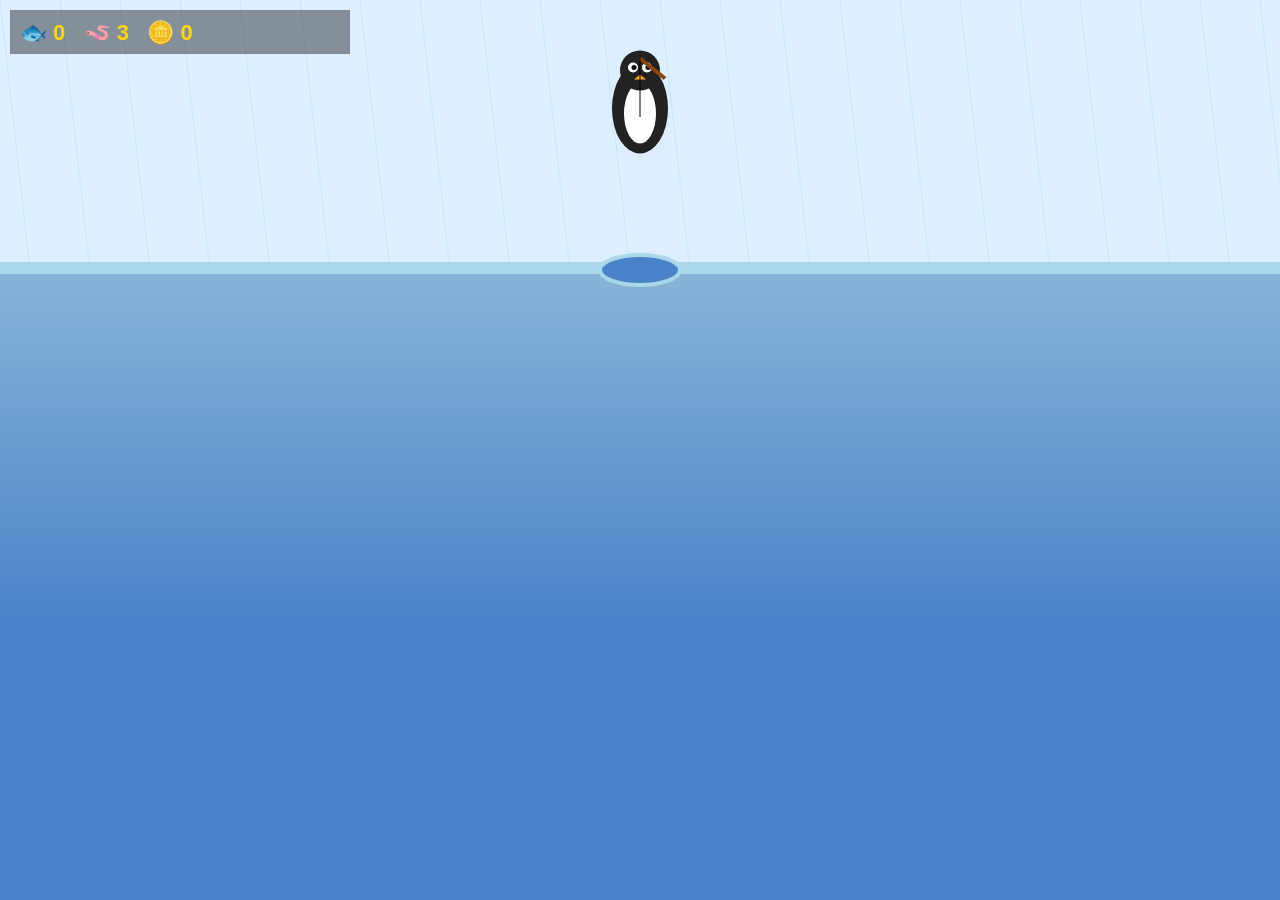
==== commit 7222cbfa: "IceFishing loyihasi deploy qilindi" ====
--- a/index.html
+++ b/index.html
@@ -1,632 +1,26 @@
-<!DOCTYPE html>
-<html lang="uz">
-<head>
-  <meta charset="UTF-8" />
-  <meta name="viewport" content="width=device-width, initial-scale=1.0"/>
-  <title>💣 Mines Game</title>
-  <style>
-    * { margin: 0; padding: 0; box-sizing: border-box; }
-
-    body {
-      background: radial-gradient(ellipse at bottom, #1b2735 0%, #090a0f 100%);
-      min-height: 100vh;
-      display: flex;
-      flex-direction: column;
-      align-items: center;
-      justify-content: center;
-      font-family: 'Segoe UI', sans-serif;
-      color: #fff;
-      overflow: hidden;
-    }
-
-    /* Stars background */
-    .stars {
-      position: fixed;
-      top: 0; left: 0;
-      width: 100%; height: 100%;
-      pointer-events: none;
-      z-index: 0;
-    }
-    .star {
-      position: absolute;
-      background: white;
-      border-radius: 50%;
-      animation: twinkle 2s infinite alternate;
-    }
-
-    @keyframes twinkle {
-      from { opacity: 0.2; }
-      to   { opacity: 1; }
-    }
-
-    .container {
-      position: relative;
-      z-index: 1;
-      display: flex;
-      gap: 30px;
-      align-items: flex-start;
-      flex-wrap: wrap;
-      justify-content: center;
-      padding: 20px;
-    }
-
-    /* LEFT PANEL */
-    .left-panel {
-      background: rgba(255,255,255,0.05);
-      border: 1px solid rgba(255,255,255,0.1);
-      border-radius: 16px;
-      padding: 24px;
-      width: 220px;
-      backdrop-filter: blur(10px);
-    }
-
-    .left-panel h2 {
-      font-size: 22px;
-      font-weight: 800;
-      color: #f0c040;
-      margin-bottom: 20px;
-      text-align: center;
-      letter-spacing: 2px;
-    }
-
-    .label {
-      font-size: 12px;
-      color: #aaa;
-      margin-bottom: 6px;
-      text-transform: uppercase;
-      letter-spacing: 1px;
-    }
-
-    .score-display {
-      background: rgba(0,0,0,0.4);
-      border-radius: 10px;
-      padding: 10px 14px;
-      font-size: 22px;
-      font-weight: 700;
-      color: #f0c040;
-      text-align: center;
-      margin-bottom: 16px;
-      border: 1px solid rgba(240,192,64,0.3);
-    }    .mines-selector {
-      display: flex;
-      align-items: center;
-      justify-content: center;
-      gap: 8px;
-      flex-wrap: wrap;
-      background: rgba(0,0,0,0.4);
-      border-radius: 10px;
-      padding: 10px;
-      margin-bottom: 16px;
-      border: 1px solid rgba(255,255,255,0.1);
-    }.mine-pick-btn {
-      background: rgba(255,255,255,0.08);
-      border: 2px solid rgba(255,255,255,0.15);
-      color: #fff;
-      font-size: 16px;
-      font-weight: 700;
-      width: 44px; height: 44px;
-      border-radius: 10px;
-      cursor: pointer;
-      transition: all 0.2s;
-    }
-    .mine-pick-btn:hover { background: rgba(255,100,100,0.25); border-color: #ff6b6b; }
-    .mine-pick-btn.active-mine {
-      background: rgba(255,80,80,0.3);
-      border-color: #ff4444;
-      color: #ff6b6b;
-      box-shadow: 0 0 12px rgba(255,68,68,0.4);
-    }
-
-    .btn {
-      width: 100%;
-      padding: 14px;
-      border: none;
-      border-radius: 12px;
-      font-size: 16px;
-      font-weight: 700;
-      cursor: pointer;
-      transition: all 0.2s;
-      margin-bottom: 10px;
-      letter-spacing: 1px;
-    }
-
-    .btn-play {
-      background: linear-gradient(135deg, #43e97b, #38f9d7);
-      color: #111;
-    }
-    .btn-play:hover { transform: scale(1.03); box-shadow: 0 0 20px #43e97b88; }
-
-    .btn-cashout {
-      background: linear-gradient(135deg, #f7971e, #ffd200);
-      color: #111;
-      display: none;
-    }
-    .btn-cashout:hover { transform: scale(1.03); box-shadow: 0 0 20px #ffd20088; }
-
-    .multiplier {
-      text-align: center;
-      font-size: 28px;
-      font-weight: 900;
-      color: #43e97b;
-      margin: 10px 0;
-      text-shadow: 0 0 20px #43e97b;
-      min-height: 40px;
-    }
-
-    .status-msg {
-      text-align: center;
-      font-size: 13px;
-      color: #aaa;
-      min-height: 20px;
-    }
-
-    /* GRID */
-    .grid-wrapper {
-      display: flex;
-      flex-direction: column;
-      align-items: center;
-      gap: 16px;
-    }
-
-    .title {
-      font-size: 32px;
-      font-weight: 900;
-      letter-spacing: 4px;
-      color: #f0c040;
-      text-shadow: 0 0 30px #f0c04088;
-      text-align: center;
-    }
-
-    .grid {
-      display: grid;
-      grid-template-columns: repeat(5, 1fr);
-      gap: 10px;
-      background: rgba(255,255,255,0.03);
-      padding: 20px;
-      border-radius: 20px;
-      border: 1px solid rgba(255,255,255,0.08);
-    }
-
-    .cell {
-      width: 80px;
-      height: 80px;
-      border-radius: 14px;
-      background: linear-gradient(145deg, #2a3f6f, #1a2a4f);
-      border: 2px solid rgba(100,160,255,0.25);
-      cursor: pointer;
-      display: flex;
-      align-items: center;
-      justify-content: center;
-      font-size: 30px;
-      transition: all 0.15s;
-      box-shadow: 0 4px 15px rgba(0,0,0,0.4), inset 0 1px 0 rgba(255,255,255,0.1);
-      position: relative;
-      overflow: hidden;
-    }
-
-    .cell::before {
-      content: '';
-      position: absolute;
-      top: 0; left: 0; right: 0;
-      height: 40%;
-      background: linear-gradient(to bottom, rgba(255,255,255,0.08), transparent);
-      border-radius: 12px 12px 0 0;
-    }
-
-    .cell:hover:not(.revealed):not(.disabled) {
-      background: linear-gradient(145deg, #3a5080, #2a3a60);
-      border-color: rgba(100,180,255,0.6);
-      transform: scale(1.08) translateY(-3px);
-      box-shadow: 0 8px 25px rgba(50,120,255,0.4);
-    }
-
-    .cell.safe {
-      background: linear-gradient(145deg, #1a4a2a, #0f3a1f);
-      border-color: #43e97b;
-      box-shadow: 0 0 20px rgba(67,233,123,0.4);
-      cursor: default;
-      animation: popIn 0.3s cubic-bezier(0.175, 0.885, 0.32, 1.275);
-    }
-
-    .cell.mine {
-      background: linear-gradient(145deg, #5a1a1a, #3a0f0f);
-      border-color: #ff4444;
-      box-shadow: 0 0 20px rgba(255,68,68,0.5);
-      cursor: default;
-      animation: shake 0.4s ease;
-    }
-
-    .cell.disabled {
-      cursor: default;
-      opacity: 0.7;
-    }
-
-    @keyframes popIn {
-      0%   { transform: scale(0.8); }
-      70%  { transform: scale(1.1); }
-      100% { transform: scale(1); }
-    }
-
-    @keyframes shake {
-      0%,100% { transform: translateX(0); }
-      20%      { transform: translateX(-6px); }
-      40%      { transform: translateX(6px); }
-      60%      { transform: translateX(-4px); }
-      80%      { transform: translateX(4px); }
-    }
-
-    /* STATS */
-    .stats-row {
-      display: flex;
-      gap: 20px;
-      justify-content: center;
-    }
-
-    .stat-box {
-      background: rgba(255,255,255,0.05);
-      border: 1px solid rgba(255,255,255,0.1);
-      border-radius: 12px;
-      padding: 10px 20px;
-      text-align: center;
-    }
-    .stat-box .val { font-size: 20px; font-weight: 700; color: #f0c040; }
-    .stat-box .lbl { font-size: 11px; color: #888; }
-
-    /* WIN/LOSE overlay */
-    .overlay {
-      display: none;
-      position: fixed;
-      top: 0; left: 0;
-      width: 100%; height: 100%;
-      background: rgba(0,0,0,0.7);
-      z-index: 100;
-      align-items: center;
-      justify-content: center;
-      backdrop-filter: blur(4px);
-    }
-    .overlay.show { display: flex; }
-
-    .popup {
-      background: linear-gradient(135deg, #1a2a4a, #0f1a30);
-      border: 2px solid rgba(255,255,255,0.15);
-      border-radius: 24px;
-      padding: 40px;
-      text-align: center;
-      max-width: 360px;
-      animation: popIn 0.4s cubic-bezier(0.175, 0.885, 0.32, 1.275);
-    }
-
-    .popup .emoji { font-size: 64px; margin-bottom: 16px; }
-    .popup h2 { font-size: 28px; font-weight: 900; margin-bottom: 8px; }
-    .popup p { color: #aaa; margin-bottom: 24px; font-size: 15px; }
-    .popup .big-score { font-size: 36px; font-weight: 900; color: #f0c040; margin-bottom: 20px; }
-
-    .confetti-piece {
-      position: fixed;
-      width: 10px; height: 10px;
-      border-radius: 2px;
-      animation: fall 2s linear forwards;
-      z-index: 200;
-    }
-    @keyframes fall {
-      0%   { transform: translateY(-20px) rotate(0deg); opacity: 1; }
-      100% { transform: translateY(100vh) rotate(720deg); opacity: 0; }
-    }
-
-    @media (max-width: 600px) {
-      .cell { width: 55px; height: 55px; font-size: 22px; }
-      .container { gap: 15px; }
-      .left-panel { width: 100%; }
-    }
-  </style>
-</head>
-<body>
-
-<div class="stars" id="stars"></div>
-
-<div class="container">
-  <!-- LEFT PANEL -->
-  <div class="left-panel">
-    <h2>💣 MINES</h2>
-
-    <div class="label">Ball</div>
-    <div class="score-display" id="scoreDisplay">1000</div>    <div class="label">Minalar soni</div>
-    <div class="mines-selector" style="justify-content:center; gap:8px; flex-wrap:wrap; padding:10px;">      <button onclick="selectMines(1)" id="mineBtn1" class="mine-pick-btn active-mine">1</button>
-      <button onclick="selectMines(3)" id="mineBtn3" class="mine-pick-btn">3</button>
-      <button onclick="selectMines(5)" id="mineBtn5" class="mine-pick-btn">5</button>
-      <button onclick="selectMines(7)" id="mineBtn7" class="mine-pick-btn">7</button>
-    </div>
-
-    <div class="multiplier" id="multiplierDisplay"></div>
-
-    <button class="btn btn-play" id="playBtn" onclick="startGame()">▶ BOSHLASH</button>
-    <button class="btn btn-cashout" id="cashoutBtn" onclick="cashOut()">💰 OLISH</button>
-
-    <div class="status-msg" id="statusMsg">Minalar sonini tanlang va boshlang!</div>
-  </div>
-
-  <!-- GRID -->
-  <div class="grid-wrapper">
-    <div class="title">⭐ CAVEMINES</div>
-
-    <div class="stats-row">
-      <div class="stat-box">
-        <div class="val" id="safeStat">0</div>
-        <div class="lbl">Ochilgan</div>
-      </div>
-      <div class="stat-box">
-        <div class="val" id="mineStat" style="color:#ff6b6b">3</div>
-        <div class="lbl">Mina</div>
-      </div>
-      <div class="stat-box">
-        <div class="val" id="leftStat">25</div>
-        <div class="lbl">Qolgan</div>
-      </div>
-    </div>    <div class="grid" id="grid"></div>
-
-    <!-- Keyingi koeffitsientlar paneli -->
-    <div id="nextMultsPanel" style="display:none; gap:8px; align-items:center; background:rgba(0,0,0,0.35); border:1px solid rgba(255,255,255,0.1); border-radius:12px; padding:10px 16px; flex-wrap:wrap; justify-content:center;">
-      <span style="font-size:11px;color:#aaa;letter-spacing:1px;">KEYINGI QADAM:</span>
-      <div class="nm-cell" style="background:rgba(240,192,64,0.15);border:1px solid rgba(240,192,64,0.4);color:#f0c040;font-weight:700;font-size:14px;padding:5px 12px;border-radius:8px;"></div>
-      <div class="nm-cell" style="background:rgba(240,192,64,0.1);border:1px solid rgba(240,192,64,0.25);color:#f0c040;font-weight:700;font-size:14px;padding:5px 12px;border-radius:8px;opacity:0.8"></div>
-      <div class="nm-cell" style="background:rgba(240,192,64,0.07);border:1px solid rgba(240,192,64,0.15);color:#f0c040;font-weight:700;font-size:14px;padding:5px 12px;border-radius:8px;opacity:0.6"></div>
-      <div class="nm-cell" style="background:rgba(240,192,64,0.04);border:1px solid rgba(240,192,64,0.1);color:#f0c040;font-weight:700;font-size:14px;padding:5px 12px;border-radius:8px;opacity:0.4"></div>
-    </div>
-  </div>
-</div>
-
-<!-- WIN/LOSE OVERLAY -->
-<div class="overlay" id="overlay">
-  <div class="popup" id="popup">
-    <div class="emoji" id="popupEmoji">🎉</div>
-    <h2 id="popupTitle">G'ALABA!</h2>
-    <p id="popupMsg">Tabriklaymiz!</p>
-    <div class="big-score" id="popupScore">+500</div>
-    <button class="btn btn-play" onclick="closeOverlay()" style="margin:0">🔄 QAYTA O'YNASH</button>
-  </div>
-</div>
-
-<script>
-  // Stars
-  const starsEl = document.getElementById('stars');
-  for(let i = 0; i < 120; i++){
-    const s = document.createElement('div');
-    s.className = 'star';
-    const size = Math.random() * 3;
-    s.style.cssText = `width:${size}px;height:${size}px;top:${Math.random()*100}%;left:${Math.random()*100}%;animation-delay:${Math.random()*3}s;animation-duration:${1+Math.random()*3}s`;
-    starsEl.appendChild(s);
-  }
-  // Game State
-  let score = 1000;
-  let mineCount = 1;
-  let mines = [];
-  let revealed = [];
-  let gameActive = false;
-  let safeClicks = 0;
-  const GRID_SIZE = 25;
-  // Multiplier table — 1win CaveMines real koeffitsientlari (rasmdan olindi)
-  const MULT_TABLE = {
-    1:  [1.00, 1.04, 1.09, 1.14, 1.20, 1.26, 1.33, 1.40, 1.48, 1.57, 1.67, 1.78, 1.89, 2.02, 2.17, 2.34, 2.53, 2.76, 3.03, 3.36, 3.77, 4.29, 4.99, 5.99, 7.49],
-    2:  [1.00, 1.06, 1.14, 1.22, 1.32, 1.43, 1.56, 1.71, 1.89, 2.09, 2.33, 2.62, 2.97, 3.39, 3.92, 4.58, 5.45, 6.59, 8.14, 10.3, 13.5, 18.4, 26.6, 43.2],
-    3:  [1.00, 0.97, 1.02, 1.06, 1.11, 1.17, 1.22, 1.29, 1.36, 1.44, 1.53, 1.63, 1.75, 1.89, 2.04, 2.22, 2.44, 2.70, 3.03, 3.44, 3.97, 4.70, 5.74, 7.35],
-    5:  [1.00, 1.17, 1.40, 1.70, 2.11, 2.67, 3.47, 4.62, 6.36, 9.13, 13.8, 22.1, 38.0, 71.4],
-    7:  [1.00, 1.30, 1.84, 2.64, 3.88, 5.82, 8.96, 14.1, 23.0, 38.8, 68.5],
-  };
-
-  function getMultiplier(safe, totalMines) {
-    if(safe === 0) return 1.00;
-    // Agar jadvalda bo'lsa — jadvaldan ol
-    if(MULT_TABLE[totalMines] && MULT_TABLE[totalMines][safe] !== undefined){
-      return +MULT_TABLE[totalMines][safe].toFixed(2);
-    }
-    // Boshqa minalar uchun matematik formula
-    let mult = 1;
-    for(let i = 0; i < safe; i++){
-      mult *= (GRID_SIZE - totalMines - i) / (GRID_SIZE - i);
-    }
-    return +(1 / mult * 0.97).toFixed(2);
-  }
-  function selectMines(count){
-    if(gameActive) return;
-    mineCount = count;
-    document.querySelectorAll('.mine-pick-btn').forEach(btn => btn.classList.remove('active-mine'));
-    document.getElementById('mineBtn' + count).classList.add('active-mine');
-    document.getElementById('mineStat').textContent = mineCount;
-    document.getElementById('leftStat').textContent = GRID_SIZE;
-  }
-
-  function changeMines(delta){
-    if(gameActive) return;
-    mineCount = Math.max(1, Math.min(20, mineCount + delta));
-    document.getElementById('mineCount').textContent = mineCount;
-    document.getElementById('mineStat').textContent = mineCount;
-    document.getElementById('leftStat').textContent = GRID_SIZE;
-  }
-
-  function buildGrid(){
-    const grid = document.getElementById('grid');
-    grid.innerHTML = '';
-    revealed = new Array(GRID_SIZE).fill(false);
-    for(let i = 0; i < GRID_SIZE; i++){
-      const cell = document.createElement('div');
-      cell.className = 'cell';
-      cell.dataset.index = i;
-      cell.onclick = () => clickCell(i);
-      grid.appendChild(cell);
-    }
-  }
-
-  function placeMines(){
-    mines = [];
-    let pool = Array.from({length: GRID_SIZE}, (_, i) => i);
-    for(let i = 0; i < mineCount; i++){
-      const idx = Math.floor(Math.random() * pool.length);
-      mines.push(pool[idx]);
-      pool.splice(idx, 1);
-    }
-  }
-
-  function startGame(){
-    if(score <= 0){
-      document.getElementById('statusMsg').textContent = '❌ Ball yetarli emas!';
-      return;
-    }    gameActive = true;
-    safeClicks = 0;
-    placeMines();
-    buildGrid();
-    updateStats();
-    document.getElementById('playBtn').style.display = 'none';
-    document.getElementById('cashoutBtn').style.display = 'block';
-    document.getElementById('multiplierDisplay').textContent = 'x1.00';
-    document.getElementById('statusMsg').textContent = '🎯 Xavfsiz katakni bosing!';
-    updateNextMults();
-  }
-
-  function clickCell(index){
-    if(!gameActive || revealed[index]) return;
-    revealed[index] = true;
-    const cell = document.querySelector(`.cell[data-index="${index}"]`);
-
-    if(mines.includes(index)){
-      // MINE!
-      cell.classList.add('mine');
-      cell.textContent = '💣';
-      gameActive = false;
-      // Show all mines
-      setTimeout(() => {
-        mines.forEach(m => {
-          const mc = document.querySelector(`.cell[data-index="${m}"]`);
-          if(!revealed[m]){ mc.classList.add('mine'); mc.textContent = '💣'; }
-          mc.classList.add('disabled');
-        });
-        showResult(false);
-      }, 300);    } else {
-      // SAFE!
-      cell.classList.add('safe');
-      cell.textContent = '⭐';
-      safeClicks++;
-      updateStats();
-      const mult = getMultiplier(safeClicks, mineCount);
-      document.getElementById('multiplierDisplay').textContent = `x${mult}`;
-      document.getElementById('statusMsg').textContent = `✅ Xavfsiz! x${mult} koeffitsient`;
-      updateNextMults();
-
-      // Auto win if all safe cells revealed
-      if(safeClicks === GRID_SIZE - mineCount){
-        cashOut();
-      }
-    }
-  }
-
-  function cashOut(){
-    if(!gameActive || safeClicks === 0) return;
-    gameActive = false;
-    const mult = getMultiplier(safeClicks, mineCount);
-    const won = Math.floor(score * 0.1 * mult);
-    score += won;
-    updateScoreDisplay();
-    document.getElementById('playBtn').style.display = 'block';
-    document.getElementById('cashoutBtn').style.display = 'none';
-    document.getElementById('multiplierDisplay').textContent = '';
-    revealAllMines();
-    showResult(true, won, mult);
-  }
-
-  function revealAllMines(){
-    mines.forEach(m => {
-      const mc = document.querySelector(`.cell[data-index="${m}"]`);
-      if(mc && !revealed[m]){
-        mc.classList.add('mine', 'disabled');
-        mc.textContent = '💣';
-      }
-    });
-  }
-
-  function showResult(win, won=0, mult=1){
-    document.getElementById('playBtn').style.display = 'block';
-    document.getElementById('cashoutBtn').style.display = 'none';
-
-    const overlay = document.getElementById('overlay');
-    const emoji = document.getElementById('popupEmoji');
-    const title = document.getElementById('popupTitle');
-    const msg = document.getElementById('popupMsg');
-    const sc = document.getElementById('popupScore');
-
-    if(win){
-      emoji.textContent = '🎉';
-      title.textContent = "G'ALABA!";
-      title.style.color = '#43e97b';
-      msg.textContent = `x${mult} koeffitsient bilan yutdingiz!`;
-      sc.textContent = `+${won} ball`;
-      sc.style.color = '#43e97b';
-      spawnConfetti();
-    } else {
-      emoji.textContent = '💣';
-      title.textContent = "PORTLADI!";
-      title.style.color = '#ff4444';
-      msg.textContent = 'Minaga tegdingiz!';
-      sc.textContent = 'Yutqazdingiz!';
-      sc.style.color = '#ff4444';
-    }
-    overlay.classList.add('show');
-  }
-  function closeOverlay(){
-    document.getElementById('overlay').classList.remove('show');
-    buildGrid();
-    updateStats();
-    document.getElementById('multiplierDisplay').textContent = '';
-    document.getElementById('statusMsg').textContent = 'Boshlash tugmasini bosing!';
-    document.getElementById('nextMultsPanel').style.display = 'none';
-    // Remove confetti
-    document.querySelectorAll('.confetti-piece').forEach(e => e.remove());
-  }
-
-  function updateNextMults(){
-    const panel = document.getElementById('nextMultsPanel');
-    const cells = panel.querySelectorAll('.nm-cell');
-    cells.forEach((el, i) => {
-      const m = getMultiplier(safeClicks + 1 + i, mineCount);
-      el.textContent = `x${m}`;
-    });
-    panel.style.display = 'flex';
-  }
-
-  function updateStats(){
-    document.getElementById('safeStat').textContent = safeClicks;
-    document.getElementById('mineStat').textContent = mineCount;
-    document.getElementById('leftStat').textContent = GRID_SIZE - safeClicks - mineCount;
-  }
-
-  function updateScoreDisplay(){
-    document.getElementById('scoreDisplay').textContent = score.toLocaleString();
-  }
-
-  function spawnConfetti(){
-    const colors = ['#f0c040','#43e97b','#4facfe','#ff6b6b','#a18cd1','#ffecd2'];
-    for(let i = 0; i < 80; i++){
-      setTimeout(() => {
-        const c = document.createElement('div');
-        c.className = 'confetti-piece';
-        c.style.cssText = `
-          left:${Math.random()*100}%;
-          top:-10px;
-          background:${colors[Math.floor(Math.random()*colors.length)]};
-          animation-duration:${1.5+Math.random()*2}s;
-          animation-delay:${Math.random()*0.5}s;
-          transform:rotate(${Math.random()*360}deg);
-          width:${6+Math.random()*10}px;
-          height:${6+Math.random()*10}px;
-        `;
-        document.body.appendChild(c);
-        setTimeout(() => c.remove(), 3000);
-      }, i * 20);
-    }
-  }
-
-  // Init
-  buildGrid();
-  updateScoreDisplay();
-  updateStats();
-</script>
-</body>
-</html>
+<!DOCTYPE html>
+<html lang="en" dir="ltr">
+  <head>
+    <meta charset="utf-8">
+    <title>Ice Fishing</title>
+    <style>
+      * {
+        margin: 0;
+        padding: 0;
+      }
+      html, body {
+        width: 100%;
+        height: 100%;
+        overflow: hidden;
+        background: #000;
+      }
+      canvas {
+        display: block;
+      }
+    </style>
+  </head>
+  <body>
+    <canvas id="canvas"></canvas>
+    <script src="script.js"></script>
+  </body>
+</html>
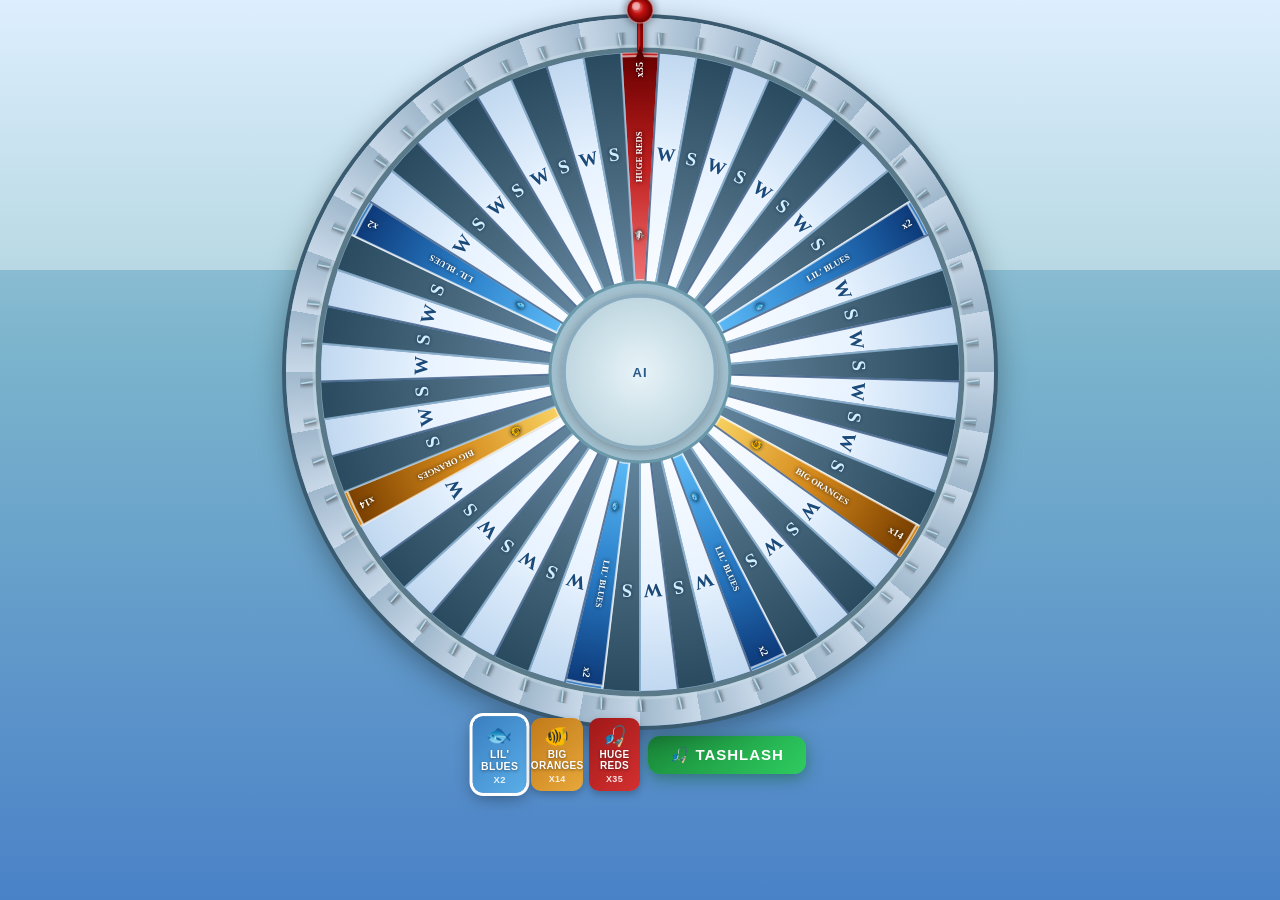
==== commit 45462f19: "Add index.html for GitHub Pages" ====
--- a/index.html
+++ b/index.html
@@ -1,26 +1,964 @@
 <!DOCTYPE html>
-<html lang="en" dir="ltr">
-  <head>
-    <meta charset="utf-8">
-    <title>Ice Fishing</title>
-    <style>
-      * {
-        margin: 0;
-        padding: 0;
+<html lang="uz">
+<head>
+  <meta charset="UTF-8">
+  <meta name="viewport" content="width=device-width, initial-scale=1.0">
+  <title>1x Ice Fishing - Wheel</title>
+  <style>    * { margin: 0; padding: 0; box-sizing: border-box; }
+    body {
+      background: linear-gradient(180deg, #b8d9e4 0%, #7ab3cc 40%, #4a82c8 100%);
+      min-height: 100vh;
+      display: flex;
+      flex-direction: column;
+      align-items: center;
+      justify-content: flex-start;
+      font-family: 'Arial Black', Arial, sans-serif;
+      overflow-x: hidden;
+      overflow-y: auto;
+      padding: 20px 0 30px;
+    }
+
+    /* === ICE background === */
+    body::before {
+      content: '';
+      position: fixed;
+      top: 0; left: 0; right: 0;
+      height: 30%;
+      background: linear-gradient(180deg, #ddeeff 0%, #b8d9e4 100%);
+      z-index: 0;
+    }    .game-container {
+      position: relative;
+      z-index: 1;
+      display: flex;
+      flex-direction: column;
+      align-items: center;
+      gap: 6px;
+      width: 100%;
+      max-width: 700px;
+      padding: 6px 10px 12px;
+    }    /* === WHEEL WRAPPER === */
+    .wheel-wrapper {
+      position: relative;
+      width: min(680px, 96vw);
+      height: min(680px, 96vw);
+    }    canvas#wheel {
+      width: 100%;
+      height: 100%;
+      border-radius: 50%;
+      display: block;
+      position: relative;
+      z-index: 2;
+    }    /* === POINTER — Canvas da chiziladi, bu faqat anchor === */    canvas#lineCanvas {
+      position: absolute;
+      top: -40px; left: 0;
+      width: 100%;
+      height: calc(100% + 40px);
+      z-index: 11;
+      pointer-events: none;
+    }
+    .wheel-frame {
+      position: absolute;
+      inset: -14px;
+      border-radius: 50%;
+      background: conic-gradient(
+        #c8d8e8 0deg, #a0b8cc 10deg,
+        #c8d8e8 10deg, #a0b8cc 20deg,
+        #c8d8e8 20deg, #a0b8cc 30deg,
+        #c8d8e8 30deg, #a0b8cc 40deg,
+        #c8d8e8 40deg, #a0b8cc 50deg,
+        #c8d8e8 50deg, #a0b8cc 60deg,
+        #c8d8e8 60deg, #a0b8cc 70deg,
+        #c8d8e8 70deg, #a0b8cc 80deg,
+        #c8d8e8 80deg, #a0b8cc 90deg,
+        #c8d8e8 90deg, #a0b8cc 100deg,
+        #c8d8e8 100deg, #a0b8cc 110deg,
+        #c8d8e8 110deg, #a0b8cc 120deg,
+        #c8d8e8 120deg, #a0b8cc 130deg,
+        #c8d8e8 130deg, #a0b8cc 140deg,
+        #c8d8e8 140deg, #a0b8cc 150deg,
+        #c8d8e8 150deg, #a0b8cc 160deg,
+        #c8d8e8 160deg, #a0b8cc 170deg,
+        #c8d8e8 170deg, #a0b8cc 180deg,
+        #c8d8e8 180deg, #a0b8cc 190deg,
+        #c8d8e8 190deg, #a0b8cc 200deg,
+        #c8d8e8 200deg, #a0b8cc 210deg,
+        #c8d8e8 210deg, #a0b8cc 220deg,
+        #c8d8e8 220deg, #a0b8cc 230deg,
+        #c8d8e8 230deg, #a0b8cc 240deg,
+        #c8d8e8 240deg, #a0b8cc 250deg,
+        #c8d8e8 250deg, #a0b8cc 260deg,
+        #c8d8e8 260deg, #a0b8cc 270deg,
+        #c8d8e8 270deg, #a0b8cc 280deg,
+        #c8d8e8 280deg, #a0b8cc 290deg,
+        #c8d8e8 290deg, #a0b8cc 300deg,
+        #c8d8e8 300deg, #a0b8cc 310deg,
+        #c8d8e8 310deg, #a0b8cc 320deg,
+        #c8d8e8 320deg, #a0b8cc 330deg,
+        #c8d8e8 330deg, #a0b8cc 340deg,
+        #c8d8e8 340deg, #a0b8cc 350deg,
+        #c8d8e8 350deg, #a0b8cc 360deg
+      );      box-shadow: 0 0 0 4px #3a5a70, 0 8px 32px #0006;    }/* === CENTER LOGO === */
+    .wheel-center {
+      position: absolute;
+      top: 50%; left: 50%;
+      transform: translate(-50%, -50%);
+      z-index: 10;
+      width: 23%;
+      height: 23%;
+      background: radial-gradient(circle, #e8f4f8, #b0ccd8);
+      border-radius: 50%;
+      border: 4px solid #8aacbe;
+      box-shadow: 0 2px 12px #0005;
+      display: flex;
+      align-items: center;
+      justify-content: center;
+      font-size: 13px;
+      font-weight: 900;
+      color: #2a5a8a;
+      text-align: center;
+      letter-spacing: 1px;
+      user-select: none;
+    }    /* === BET BUTTONS === */
+    .bet-section {
+      width: 100%;
+      display: flex;
+      flex-direction: row;
+      align-items: center;
+      gap: 8px;
+      flex-wrap: wrap;
+      justify-content: center;
+    }
+
+    .fish-buttons {
+      display: flex;      gap: 6px;
+      justify-content: center;
+    }
+
+    .fish-btn {
+      flex: 1;
+      max-width: 100px;
+      padding: 8px 6px 7px;
+      border: none;
+      border-radius: 10px;
+      cursor: pointer;
+      font-weight: 900;
+      font-size: 11px;
+      text-transform: uppercase;
+      letter-spacing: 0.3px;
+      transition: transform 0.1s, box-shadow 0.1s;
+      display: flex;
+      flex-direction: column;
+      align-items: center;
+      gap: 3px;
+      box-shadow: 0 3px 8px #0004;
+      position: relative;
+      overflow: hidden;
+    }
+    .fish-btn:active { transform: scale(0.95); }
+    .fish-btn.selected {
+      box-shadow: 0 0 0 3px #fff, 0 4px 16px #0006;
+      transform: scale(1.05);
+    }    .fish-btn .fish-icon {
+      font-size: 20px;
+      line-height: 1;
+    }
+    .fish-btn .fish-name {
+      font-size: 10px;
+      font-weight: 900;
+      color: #fff;
+      text-shadow: 0 1px 3px #0007;
+      line-height: 1.1;
+      text-align: center;
+    }
+    .fish-btn .fish-odds {
+      font-size: 9px;
+      color: rgba(255,255,255,0.85);
+    }
+
+    .btn-blue {
+      background: linear-gradient(135deg, #3a7fc1, #5aaee8);
+    }
+    .btn-orange {
+      background: linear-gradient(135deg, #c17a1a, #e8a83a);
+    }
+    .btn-red {
+      background: linear-gradient(135deg, #a01818, #d43030);
+    }    /* === SPIN BUTTON === */
+    .spin-btn {
+      padding: 10px 22px;
+      font-size: 15px;
+      font-weight: 900;
+      letter-spacing: 1px;
+      border: none;
+      border-radius: 12px;
+      background: linear-gradient(135deg, #1a8a3a, #2ecc60);
+      color: #fff;
+      cursor: pointer;
+      box-shadow: 0 4px 16px #0a5a2080;
+      transition: transform 0.1s, box-shadow 0.1s;
+      text-transform: uppercase;
+      white-space: nowrap;
+    }
+    .spin-btn:hover { transform: translateY(-2px); box-shadow: 0 8px 24px #0a5a2099; }
+    .spin-btn:active { transform: scale(0.97); }
+    .spin-btn:disabled {
+      background: linear-gradient(135deg, #555, #777);
+      cursor: not-allowed;
+      transform: none;
+    }
+
+    /* === RESULT POPUP === */
+    .result-overlay {
+      display: none;
+      position: fixed;
+      inset: 0;
+      background: rgba(0,0,0,0.6);
+      z-index: 100;
+      align-items: center;
+      justify-content: center;
+    }
+    .result-overlay.show { display: flex; }
+    .result-box {
+      background: linear-gradient(135deg, #1a3a5a, #2a5a8a);
+      border: 3px solid #5aaee8;
+      border-radius: 24px;
+      padding: 40px 50px;
+      text-align: center;
+      box-shadow: 0 8px 40px #000a;
+      animation: popIn 0.4s cubic-bezier(0.175,0.885,0.32,1.275);
+    }
+    @keyframes popIn {
+      from { transform: scale(0.5); opacity: 0; }
+      to { transform: scale(1); opacity: 1; }
+    }
+    .result-icon { font-size: 64px; margin-bottom: 10px; }
+    .result-title { font-size: 22px; color: #aaddff; margin-bottom: 6px; }
+    .result-fish { font-size: 26px; font-weight: 900; margin-bottom: 16px; }    .result-win { font-size: 42px; font-weight: 900; color: #2ecc60; }
+    .result-win.lose { color: #e74c3c; }
+    .result-win:empty { display: none; }
+    .result-close {
+      margin-top: 20px;
+      padding: 12px 40px;
+      font-size: 16px;
+      font-weight: bold;
+      border: none;
+      border-radius: 12px;
+      background: #5aaee8;
+      color: #fff;
+      cursor: pointer;
+    }
+
+    /* === LAST RESULTS === */
+    .last-results {
+      display: flex;
+      gap: 6px;
+      justify-content: center;
+      flex-wrap: wrap;
+    }    .last-dot {
+      width: 20px; height: 20px;
+      border-radius: 50%;
+      border: 2px solid rgba(255,255,255,0.4);
+      display: flex;
+      align-items: center;
+      justify-content: center;
+      font-size: 9px;
+    }
+
+    /* === STATS === */
+    .stats-row {
+      display: flex;
+      gap: 16px;
+      justify-content: center;
+      font-size: 13px;
+      color: rgba(255,255,255,0.85);
+      text-shadow: 0 1px 3px #0005;
+    }
+    .stat-item { display: flex; align-items: center; gap: 4px; }
+  </style>
+</head>
+<body>
+
+<div class="game-container">
+  <!-- Last results -->
+  <div class="last-results" id="lastResults"></div>
+
+  <!-- Wheel -->
+  <div class="wheel-wrapper">    <div class="wheel-frame"></div>    <canvas id="wheel" width="680" height="680"></canvas>
+    <canvas id="lineCanvas" width="680" height="720"></canvas>
+    <div class="wheel-center">AI</div>
+  </div>
+
+  <!-- Bet section -->
+  <div class="bet-section">
+
+    <!-- Fish buttons -->
+    <div class="fish-buttons">
+      <button class="fish-btn btn-blue selected" id="btn-blue" onclick="selectFish('blue')">
+        <span class="fish-icon">🐟</span>
+        <span class="fish-name">LIL'<br>BLUES</span>
+        <span class="fish-odds">x2</span>
+      </button>
+      <button class="fish-btn btn-orange" id="btn-orange" onclick="selectFish('orange')">
+        <span class="fish-icon">🐠</span>
+        <span class="fish-name">BIG<br>ORANGES</span>
+        <span class="fish-odds">x14</span>
+      </button>
+      <button class="fish-btn btn-red" id="btn-red" onclick="selectFish('red')">
+        <span class="fish-icon">🎣</span>
+        <span class="fish-name">HUGE<br>REDS</span>
+        <span class="fish-odds">x35</span>
+      </button>
+    </div>    <!-- Spin button -->
+    <button class="spin-btn" id="spinBtn" onclick="spin()">🎣 TASHLASH</button>
+
+  </div><!-- /bet-section -->
+
+</div><!-- /game-container -->
+
+<!-- Result popup -->
+<div class="result-overlay" id="resultOverlay">
+  <div class="result-box">
+    <div class="result-icon" id="resultIcon">🐟</div>
+    <div class="result-title">G'ildirak to'xtadi:</div>
+    <div class="result-fish" id="resultFish">LIL' BLUE</div>
+    <div class="result-win" id="resultWin">+2,000</div>
+    <button class="result-close" onclick="closeResult()">DAVOM ETISH</button>
+  </div>
+</div>
+
+<script>
+// =============================================
+// WHEEL CONFIG
+// Jami 49 segment:
+// Blue: 4, Orange: 2, Red: 1, Oq: 21, Kumush: 21
+// =============================================
+
+// =============================================
+// RASMGA QARAB ANIQ JOYLASHUV (49 segment)
+// Soat miliga qarshi, yuqoridan (0-indeks = yuqori)
+// W=oq, S=kumush, B=ko'k, O=to'q sariq, R=qizil
+// Rasmdan: yuqorida RED, keyin W/S almashinib, 
+// BLUElar va ORANGElar ma'lum pozitsiyalarda
+// =============================================
+var W = { type:'white',  color:'#eef6ff', borderColor:'#aaccee', label:'' };
+var S = { type:'silver', color:'#5a7a8e', borderColor:'#2a4a5e', label:'' };
+var B = { type:'blue',   color:'#3a7fc1', borderColor:'#1a4f91', label:"LIL' BLUES" };
+var O = { type:'orange', color:'#d4881a', borderColor:'#a05808', label:'BIG ORANGES' };
+var R = { type:'red',    color:'#c02020', borderColor:'#8a0808', label:'HUGE REDS' };
+
+// =============================================
+// TARTIB: 53 ta segment — soat yo'nalishi, soat 12 = index 0
+//
+// Rangli sektorlar soat bo'yicha:
+//   12:00 → RED            (index 0)
+//    2:00 → BLUE #1        (index 9,  360*9/53  ≈ 61°)
+//    4:00 → ORANGE #1      (index 18, 360*18/53 ≈ 122°)
+//    5:30 → BLUE #2        (index 23, 360*23/53 ≈ 156°)
+//    6:30 → BLUE #3        (index 28, 360*28/53 ≈ 190°)
+//    8:00 → ORANGE #2      (index 36, 360*36/53 ≈ 244°)
+//   10:00 → BLUE #4        (index 44, 360*44/53 ≈ 299°)
+//
+// Bo'shliqlardagi W/S tartib: WS almashinib ketadi
+// W jami=23, S jami=23  →  jami 53 ✓
+// =============================================
+var SEGMENTS = [
+  //  idx  ≈deg   soat
+  R,              // 0    0°    12:00  RED
+  W,S,W,S,W,S,W,S,// 1-8  6-54°  bo'shliq (4W+4S)
+  B,              // 9    61°   ~2:00  BLUE #1
+  W,S,W,S,W,S,W,S,// 10-17 67-115° bo'shliq (4W+4S)
+  O,              // 18   122°  ~4:00  ORANGE #1
+  W,S,W,S,        // 19-22 129-149° bo'shliq (2W+2S)
+  B,              // 23   156°  ~5:30  BLUE #2
+  W,S,W,S,        // 24-27 163-183° bo'shliq (2W+2S)
+  B,              // 28   190°  ~6:30  BLUE #3
+  W,S,W,S,W,S,W,  // 29-35 197-237° bo'shliq (4W+3S)
+  O,              // 36   244°  ~8:00  ORANGE #2
+  S,W,S,W,S,W,S,  // 37-43 251-291° bo'shliq (3W+4S)
+  B,              // 44   298°  ~10:00 BLUE #4
+  W,S,W,S,W,S,W,S,// 45-52 305-353° bo'shliq (4W+4S)
+  //
+  // W hisob: [1,3,5,7]=4 + [10,12,14,16]=4 + [19,21]=2 + [24,26]=2
+  //        + [29,31,33,35]=4 + [38,40,42]=3 + [45,47,49,51]=4  = 23 ✓
+  // S hisob: [2,4,6,8]=4 + [11,13,15,17]=4 + [20,22]=2 + [25,27]=2
+  //        + [30,32,34]=3 + [37,39,41,43]=4 + [46,48,50,52]=4  = 23 ✓
+  // Rangli: R=1, B=4, O=2 = 7 ta ✓  Jami: 23+23+7 = 53 ✓
+];
+
+var TOTAL = SEGMENTS.length;
+var SEG_ANGLE = (2 * Math.PI) / TOTAL;
+
+// =============================================
+// GAME STATE
+// =============================================
+var balance = 10000;
+var selectedFish = 'blue';
+var isSpinning = false;
+// Soat 12 = canvas yuqori = -Math.PI/2
+// Segment 0 (RED) ning markazi soat 12 da bo'lishi uchun:
+// Segment 0 startAngle = -PI/2 - SEG_ANGLE/2
+var currentAngle = -Math.PI / 2 - (2 * Math.PI / 53) / 2;
+var lastResults = [];
+var totalGames = 0;
+
+var MULTIPLIERS = { blue: 2, orange: 14, red: 35 };
+var FISH_ICONS  = { blue: '🐟', orange: '🐠', red: '🎣' };
+var FISH_NAMES  = { blue: "LIL' BLUES", orange: 'BIG ORANGES', red: 'HUGE REDS' };
+
+// =============================================
+// CANVAS DRAW
+// =============================================
+var canvas = document.getElementById('wheel');
+var ctx = canvas.getContext('2d');
+var CX = canvas.width / 2, CY = canvas.height / 2, R = 320;
+
+function drawWheel(angle) {
+  ctx.clearRect(0, 0, canvas.width, canvas.height);
+
+  for (var i = 0; i < TOTAL; i++) {
+    var seg = SEGMENTS[i];
+    var startA = angle + i * SEG_ANGLE;
+    var endA   = startA + SEG_ANGLE;
+    var midA   = startA + SEG_ANGLE / 2;
+
+    // Fill
+    ctx.beginPath();
+    ctx.moveTo(CX, CY);
+    ctx.arc(CX, CY, R, startA, endA);
+    ctx.closePath();    // Fill — oq va kumush aniq farq
+    if (seg.type === 'white') {
+      // Yorqin qor-oq: markazdan chekkaga
+      var grd = ctx.createRadialGradient(CX, CY, R*0.15, CX, CY, R);
+      grd.addColorStop(0, '#ffffff');
+      grd.addColorStop(0.6, '#e8f3ff');
+      grd.addColorStop(1, '#c0d8f0');
+      ctx.fillStyle = grd;
+    } else if (seg.type === 'silver') {
+      // To'q ko'k-kulrang
+      var grd = ctx.createRadialGradient(CX, CY, R*0.15, CX, CY, R);
+      grd.addColorStop(0, '#6a8ea8');
+      grd.addColorStop(0.5, '#4a6a80');
+      grd.addColorStop(1, '#2a4a60');      ctx.fillStyle = grd;
+    } else {
+      ctx.fillStyle = seg.color;
+    }
+    ctx.fill();
+
+    // Segment chegarasi(pie slice chiziq) — aniq ko'rinish uchun
+    ctx.beginPath();
+    ctx.moveTo(CX, CY);
+    ctx.arc(CX, CY, R, startA, endA);
+    ctx.closePath();
+    // Divider lines — oq segment uchun to'q, kumush uchun yorqin
+    if (seg.type === 'white') {
+      ctx.strokeStyle = 'rgba(60,90,130,0.8)';
+      ctx.lineWidth = 2;
+    } else if (seg.type === 'silver') {
+      ctx.strokeStyle = 'rgba(160,200,230,0.7)';
+      ctx.lineWidth = 2;
+    } else {
+      ctx.strokeStyle = 'rgba(255,255,255,0.6)';
+      ctx.lineWidth = 2.5;
+    }    ctx.stroke();
+
+    // Oq/Kumush segmentlarda kichik belgi chizish (vizual farq uchun)
+    if (seg.type === 'white' || seg.type === 'silver') {
+      ctx.save();
+      var labelR2 = R * 0.68;
+      var tx2 = CX + labelR2 * Math.cos(midA);
+      var ty2 = CY + labelR2 * Math.sin(midA);
+      ctx.translate(tx2, ty2);
+      ctx.rotate(midA + Math.PI / 2);
+
+      // Clip — segment ichida qolsin (lokal koordinata)
+      var halfA = SEG_ANGLE / 2;
+      var localR = labelR2;
+      // Sodda to'rtburchak clip (segment tor bo'lgani uchun)
+      var arcLen = halfA * localR;
+      ctx.beginPath();
+      ctx.rect(-arcLen, -R * 0.18, arcLen * 2, R * 0.36);
+      ctx.clip();
+      ctx.textAlign = 'center';
+      ctx.textBaseline = 'middle';
+      if (seg.type === 'white') {
+        ctx.font = 'bold 19px Arial Black';
+        ctx.fillStyle = '#1a4a7a';
+        ctx.shadowColor = 'rgba(255,255,255,0.8)';
+        ctx.shadowBlur = 4;
+        ctx.fillText('W', 0, 0);
+      } else {
+        ctx.font = 'bold 19px Arial Black';
+        ctx.fillStyle = '#d0eeff';
+        ctx.shadowColor = 'rgba(0,30,60,0.8)';
+        ctx.shadowBlur = 4;
+        ctx.fillText('S', 0, 0);
       }
-      html, body {
-        width: 100%;
-        height: 100%;
-        overflow: hidden;
-        background: #000;
+      ctx.restore();
+    }
+
+    // Rangli segmentlar: to'liq pie slice + arc bo'ylab matn
+    if (seg.type === 'blue' || seg.type === 'orange' || seg.type === 'red') {
+      var innerR = 92;
+      var outerR = R - 4;
+
+      // 1) Arc slice chizish
+      ctx.save();
+      ctx.beginPath();
+      ctx.arc(CX, CY, outerR, startA, endA);
+      ctx.arc(CX, CY, innerR, endA, startA, true);
+      ctx.closePath();
+
+      var grdC = ctx.createRadialGradient(CX, CY, innerR, CX, CY, outerR);      if (seg.type === 'blue') {
+        grdC.addColorStop(0, '#5ab8f5');
+        grdC.addColorStop(0.5, '#2a7ec8');
+        grdC.addColorStop(1, '#0d3a7a');
+      } else if (seg.type === 'orange') {
+        grdC.addColorStop(0, '#f7d060');
+        grdC.addColorStop(0.5, '#d4881a');
+        grdC.addColorStop(1, '#7a4000');
+      } else {
+        grdC.addColorStop(0, '#f07070');
+        grdC.addColorStop(0.5, '#c02020');
+        grdC.addColorStop(1, '#6a0000');
       }
-      canvas {
-        display: block;
-      }
-    </style>
-  </head>
-  <body>
-    <canvas id="canvas"></canvas>
-    <script src="script.js"></script>
-  </body>
+      ctx.fillStyle = grdC;
+      ctx.fill();
+      ctx.strokeStyle = 'rgba(255,255,255,0.6)';      ctx.lineWidth = 2;
+      ctx.stroke();
+      ctx.restore();      // 2) Matnni segment bo'ylab UZUNASIGA yozish
+      var segH = outerR - innerR;
+      // Segment kengligi (arc uzunligi o'rtada)
+      var midR = innerR + segH * 0.5;
+      var segArcW = SEG_ANGLE * midR;
+
+      ctx.save();
+      ctx.translate(CX, CY);
+      ctx.rotate(midA);
+
+      // Clip — segment ichida qolsin
+      ctx.save();
+      ctx.beginPath();
+      // Lokal koordinatada (rotate qilingan): X = radius tomon, Y = yon
+      // Arc clip: tashqi va ichki yoylar
+      var halfAngle = SEG_ANGLE / 2;
+      ctx.arc(0, 0, outerR - 2, -halfAngle, halfAngle);
+      ctx.arc(0, 0, innerR + 2, halfAngle, -halfAngle, true);
+      ctx.closePath();
+      ctx.clip();
+
+      ctx.shadowColor = 'rgba(0,0,0,0.9)';
+      ctx.shadowBlur = 4;
+      ctx.textBaseline = 'middle';
+
+      // Ko'paytiruvchi — tashqi qismda
+      var mult = seg.type === 'blue' ? 'x2' : seg.type === 'orange' ? 'x14' : 'x35';
+      // Shrift o'lchamini arc kengligiga moslashtir (katta, lekin chiqmasin)
+      var multFs = Math.min(18, segArcW * 0.42);
+      ctx.font = 'bold ' + multFs + 'px Arial Black';
+      ctx.fillStyle = '#ffffff';
+      ctx.textAlign = 'right';
+      ctx.fillText(mult, outerR - 6, 0);
+
+      // Label — segment ichida
+      var label = seg.type === 'blue' ? "LIL' BLUES"
+                : seg.type === 'orange' ? 'BIG ORANGES'
+                : 'HUGE REDS';
+      var labelFs = Math.min(16, segArcW * 0.36);
+      ctx.font = 'bold ' + labelFs + 'px Arial Black';
+      ctx.fillStyle = '#ffffff';
+      ctx.textAlign = 'center';
+      var labelR = innerR + segH * 0.55;
+      ctx.fillText(label, labelR, 0);
+
+      // Emoji — ichki qismda
+      var emojiFs = Math.min(16, segArcW * 0.38);
+      ctx.font = emojiFs + 'px Arial';
+      ctx.textAlign = 'center';
+      ctx.fillText(
+        seg.type === 'blue' ? '🐟' : seg.type === 'orange' ? '🐠' : '🦈',
+        innerR + segH * 0.2, 0
+      );
+
+      ctx.restore(); // clip restore
+      ctx.restore(); // translate+rotate restore
+    }
+  }
+  // === MIXLAR (pegs) — har segment chegarasida ===
+  var pegR    = R + 8;   // mix aylana radiusi (g'ildirak chekkasidan tashqarida)
+  var pegLen  = 18;      // mix uzunligi (tashqariga chiqadi)
+  var pegW    = 4;       // mix qalinligi
+  for (var p = 0; p < TOTAL; p++) {
+    var pegA = angle + p * SEG_ANGLE; // har segment boshi
+    var px1 = CX + pegR * Math.cos(pegA);
+    var py1 = CY + pegR * Math.sin(pegA);
+    var px2 = CX + (pegR + pegLen) * Math.cos(pegA);
+    var py2 = CY + (pegR + pegLen) * Math.sin(pegA);
+    // Mix soyasi
+    ctx.save();
+    ctx.shadowColor = 'rgba(0,0,0,0.5)';
+    ctx.shadowBlur = 4;
+    ctx.shadowOffsetX = 1; ctx.shadowOffsetY = 1;
+    // Mix tanasi — metall gradient
+    ctx.beginPath();
+    ctx.moveTo(px1, py1);
+    ctx.lineTo(px2, py2);
+    ctx.strokeStyle = '#8aacbe';
+    ctx.lineWidth = pegW;
+    ctx.lineCap = 'round';
+    ctx.stroke();
+    // Mix parlaq qismi
+    ctx.beginPath();
+    ctx.moveTo(px1, py1);
+    ctx.lineTo(
+      px1 + (px2-px1)*0.6 + Math.sin(pegA)*1.5,
+      py1 + (py2-py1)*0.6 - Math.cos(pegA)*1.5
+    );
+    ctx.strokeStyle = 'rgba(220,240,255,0.7)';
+    ctx.lineWidth = 1.5;
+    ctx.stroke();
+    // Mix boshi (yumaloq to'p)
+    ctx.beginPath();
+    ctx.arc(px2, py2, pegW * 0.7, 0, 2 * Math.PI);
+    ctx.fillStyle = '#aaccdd';
+    ctx.fill();
+    ctx.restore();
+  }
+
+  // Outer decorative ring (rasmga o'xshash metall chegara)
+  ctx.beginPath();
+  ctx.arc(CX, CY, R + 2, 0, 2 * Math.PI);
+  ctx.strokeStyle = '#5a7a8a';
+  ctx.lineWidth = 5;
+  ctx.stroke();
+  ctx.beginPath();
+  ctx.arc(CX, CY, R + 6, 0, 2 * Math.PI);
+  ctx.strokeStyle = 'rgba(200,220,230,0.5)';
+  ctx.lineWidth = 3;
+  ctx.stroke();
+  // Inner circle (1XLIVE logo joyi)
+  ctx.beginPath();  ctx.arc(CX, CY, 90, 0, 2 * Math.PI);
+  var cGrd = ctx.createRadialGradient(CX-14, CY-14, 6, CX, CY, 90);
+  cGrd.addColorStop(0, '#e8f4f8');
+  cGrd.addColorStop(1, '#a0c0d0');
+  ctx.fillStyle = cGrd;
+  ctx.fill();
+  ctx.strokeStyle = '#6a9aaa';
+  ctx.lineWidth = 3;
+  ctx.stroke();
+}
+
+// =============================================
+// CANVAS POINTER — ip kabi egiluvchi strelka
+// =============================================
+var lineCanvas = document.getElementById('lineCanvas');
+var lctx = lineCanvas.getContext('2d');
+var LCX = lineCanvas.width / 2;  // 340
+
+// Pointer holati — spring fizikasi
+var pointerBendTarget = 0; // maqsad burchak (radian)
+var currentBend = 0;       // hozirgi burchak
+var bendVelocity = 0;      // burchak tezligi
+var pointerAnimId = null;
+var SPRING_K    = 0.10;
+var SPRING_DAMP = 0.22;
+
+function drawPointer(bendAngle) {
+  lctx.clearRect(0, 0, lineCanvas.width, lineCanvas.height);
+
+  // Pivot (to'p osilib turgan nuqta) — lineCanvas tepasi, g'ildirak ustida
+  // lineCanvas: top=-40px => g'ildirak markazi canvas Y = 340+40 = 380
+  // Mix tubi (peg root, R+8=328): canvas Y = 380-328 = 52
+  // Pointer uzunligi: pivotY(18) -> tipY(52) = 34px, +6px ichkari = 40px
+  var pivotX   = LCX;   // 340 (markaz)
+  var pivotY   = 18;    // to'p markazi Y
+  var pointerLen = 40;  // ip uzunligi (px, canvas koordinatasi)
+  // Tip koordinatasi: pivot atrofida aylanma harakat
+  // bendAngle=0 => to'g'ri pastga; bendAngle>0 => o'ngga og'adi
+  var tipX = pivotX + pointerLen * Math.sin(bendAngle);
+  var tipY = pivotY + pointerLen * Math.cos(bendAngle);
+
+  // Ip egriligi uchun control point — o'rtada, bir oz og'ish tomonga
+  var cpX = pivotX + (tipX - pivotX) * 0.35 + Math.sin(bendAngle) * 8;
+  var cpY = pivotY + (tipY - pivotY) * 0.55;
+
+  // === IP TANASI ===
+  lctx.save();
+  lctx.shadowColor = 'rgba(0,0,0,0.5)';
+  lctx.shadowBlur  = 6;
+  lctx.shadowOffsetX = 2;
+  lctx.shadowOffsetY = 3;
+
+  lctx.beginPath();
+  lctx.moveTo(pivotX, pivotY + 14); // to'p pastidan
+  lctx.quadraticCurveTo(cpX, cpY, tipX, tipY);
+  lctx.strokeStyle = '#8B0000';
+  lctx.lineWidth   = 6;
+  lctx.lineCap     = 'round';
+  lctx.stroke();
+  lctx.restore();
+
+  // === HIGHLIGHT ===
+  lctx.beginPath();
+  lctx.moveTo(pivotX - 1, pivotY + 14);
+  lctx.quadraticCurveTo(cpX - 1, cpY - 1, tipX - 1, tipY - 1);
+  lctx.strokeStyle = 'rgba(255,90,90,0.38)';
+  lctx.lineWidth   = 2.5;
+  lctx.lineCap     = 'round';
+  lctx.stroke();
+
+  // === UCHI — kichik uchburchak ===
+  var dx = tipX - cpX;
+  var dy = tipY - cpY;
+  var tipAng = Math.atan2(dy, dx);
+  lctx.save();
+  lctx.translate(tipX, tipY);
+  lctx.rotate(tipAng + Math.PI / 2);
+  lctx.beginPath();
+  lctx.moveTo(0, 4);
+  lctx.lineTo(-5, -10);
+  lctx.lineTo(5, -10);
+  lctx.closePath();
+  lctx.fillStyle = '#550000';
+  lctx.fill();
+  lctx.restore();
+
+  // === PIVOT TO'P ===
+  lctx.save();
+  lctx.shadowColor = 'rgba(0,0,0,0.55)';
+  lctx.shadowBlur  = 10;
+  var bGrd = lctx.createRadialGradient(pivotX - 4, pivotY - 4, 2, pivotX, pivotY, 13);
+  bGrd.addColorStop(0, '#ff9999');
+  bGrd.addColorStop(0.4, '#cc1111');
+  bGrd.addColorStop(1,   '#660000');
+  lctx.beginPath();
+  lctx.arc(pivotX, pivotY, 13, 0, Math.PI * 2);
+  lctx.fillStyle = bGrd;
+  lctx.fill();
+  lctx.beginPath();
+  lctx.arc(pivotX - 4, pivotY - 4, 4, 0, Math.PI * 2);
+  lctx.fillStyle = 'rgba(255,210,210,0.5)';
+  lctx.fill();
+  lctx.strokeStyle = 'rgba(255,160,160,0.5)';
+  lctx.lineWidth = 1.5;
+  lctx.beginPath();
+  lctx.arc(pivotX, pivotY, 13, 0, Math.PI * 2);
+  lctx.stroke();
+  lctx.restore();
+}
+
+// Boshlang'ich holat
+drawPointer(0);
+
+// Spring fizikasi bilan pointer animatsiyasi (spin tugagandan keyin)
+function animatePointer() {
+  // Spin tugagandan keyin ham sustroq spring — chiroyli tebranish
+  var force = -SPRING_K * (currentBend - pointerBendTarget) - SPRING_DAMP * bendVelocity;
+  bendVelocity += force;
+  currentBend  += bendVelocity;
+
+  drawPointer(currentBend);
+
+  var settled = Math.abs(currentBend - pointerBendTarget) < 0.003 && Math.abs(bendVelocity) < 0.003;
+  if (!isSpinning && !settled) {
+    pointerAnimId = requestAnimationFrame(animatePointer);
+  } else if (!isSpinning) {
+    currentBend = pointerBendTarget;
+    bendVelocity = 0;
+    drawPointer(currentBend);
+    pointerAnimId = null;
+  }
+}
+
+function setPointerBend(targetPx) {
+  pointerBendTarget = targetPx;
+  if (!isSpinning && !pointerAnimId) {
+    pointerAnimId = requestAnimationFrame(animatePointer);
+  }
+}
+
+drawWheel(currentAngle);
+
+// =============================================
+// AUDIO — tick ovozi (Web Audio API)
+// =============================================
+var audioCtx = null;
+function playTick(speed) {
+  try {
+    if (!audioCtx) audioCtx = new (window.AudioContext || window.webkitAudioContext)();
+    var o = audioCtx.createOscillator();
+    var g = audioCtx.createGain();
+    o.connect(g);
+    g.connect(audioCtx.destination);
+    // Tezlik oshsa — tovush balandroq va qisqaroq
+    var vol = Math.min(0.18, 0.06 + speed * 0.004);
+    o.frequency.value = 420 + Math.random() * 120;
+    o.type = 'triangle';
+    g.gain.setValueAtTime(vol, audioCtx.currentTime);
+    g.gain.exponentialRampToValueAtTime(0.001, audioCtx.currentTime + 0.055);
+    o.start(audioCtx.currentTime);
+    o.stop(audioCtx.currentTime + 0.055);
+  } catch(e) {}
+}
+
+// =============================================
+// GAME LOGIC
+// =============================================
+function selectFish(type) {
+  selectedFish = type;
+  document.querySelectorAll('.fish-btn').forEach(function(b) { b.classList.remove('selected'); });
+  document.getElementById('btn-' + type).classList.add('selected');
+}
+
+function changeBet(delta) {
+  var input = document.getElementById('betInput');
+  var val = parseInt(input.value) || 100;
+  val = Math.max(10, Math.min(balance, val + delta));
+  input.value = val;
+}
+
+function getWinningSegment(finalAngle) {
+  var pointerAngle = -Math.PI / 2;
+  var normalized = ((pointerAngle - finalAngle) % (2 * Math.PI) + 2 * Math.PI) % (2 * Math.PI);
+  var idx = Math.floor(normalized / SEG_ANGLE) % TOTAL;
+  return { seg: SEGMENTS[idx], idx: idx };
+}
+
+// Pointer elementini olish
+var lastTickIdx = -1;
+var tickTimeout = null;
+
+function triggerPointerTick(speed) {
+  triggerPointerTickCustom(speed, 1.0, 120);
+}
+
+function triggerPointerTickCustom(speed, bendMult, returnDelay) {
+  // Burchak og'ish: tezlikka qarab 0.15 - 0.55 radian (≈ 9° - 32°)
+  var bendAngle = Math.max(0.15, Math.min(0.55, 0.15 + speed * 0.012)) * bendMult;
+  setPointerBend(bendAngle);
+  if (tickTimeout) clearTimeout(tickTimeout);
+  tickTimeout = setTimeout(function() {
+    setPointerBend(0);
+  }, returnDelay);
+}
+
+function getPointerSegIdx(angle) {
+  var pointerAngle = -Math.PI / 2;
+  var normalized = ((pointerAngle - angle) % (2 * Math.PI) + 2 * Math.PI) % (2 * Math.PI);
+  return Math.floor(normalized / SEG_ANGLE) % TOTAL;
+}
+
+function spin() {
+  if (isSpinning) return;
+
+  isSpinning = true;
+  lastTickIdx = -1;
+  document.getElementById('spinBtn').disabled = true;
+
+  var targetIdx = Math.floor(Math.random() * TOTAL);
+  var extraSpins = (6 + Math.floor(Math.random() * 4)) * 2 * Math.PI;
+  var targetAngle = -Math.PI / 2 - (targetIdx + 0.5) * SEG_ANGLE;
+  var finalAngle = targetAngle;
+  while (finalAngle < currentAngle + Math.PI) finalAngle += 2 * Math.PI;
+  finalAngle += extraSpins;
+  var startAngle = currentAngle;
+  var startTime = null;
+  var duration = 7000 + Math.random() * 2000; // uzunroq spin
+  var totalDelta = finalAngle - startAngle;
+
+  function easeOut(t) {
+    // Oxirida juda sekin to'xtaydi: cubic + yana bir daraja
+    var t1 = 1 - Math.pow(1 - t, 6);
+    return t1;
+  }
+
+  function animate(ts) {
+    if (!startTime) startTime = ts;
+    var elapsed = ts - startTime;
+    var progress = Math.min(elapsed / duration, 1);
+    var eased = easeOut(progress);
+    currentAngle = startAngle + totalDelta * eased;
+    drawWheel(currentAngle);
+
+    // === POINTER TICK DETEKSIYASI ===
+    var curIdx = getPointerSegIdx(currentAngle);
+    if (curIdx !== lastTickIdx) {
+      // Tezlikni derivative bilan aniqroq hisoblash
+      var speed = Math.abs(totalDelta) * 6 * Math.pow(1 - progress, 5) / duration * 1000;
+      var absSpeed = speed;
+
+      // Oxirida (progress > 0.75) juda sekin — ip ko'proq egilsin va sekin qaytsin
+      var bendMult = progress > 0.75 ? 1.8 : 1.0;
+      var returnDelay = progress > 0.75 ? 350 : 120;
+
+      triggerPointerTickCustom(absSpeed, bendMult, returnDelay);
+      playTick(absSpeed);
+      lastTickIdx = curIdx;
+    }    // Spin davomida pointer spring fizikasi bilan yangilaymiz
+    // Oxirida spring sustroq — ko'proq tebranib, sekinroq qaytadi
+    var springK    = progress > 0.75 ? 0.06 : 0.10;
+    var springDamp = progress > 0.75 ? 0.14 : 0.22;
+    var force = -springK * (currentBend - pointerBendTarget) - springDamp * bendVelocity;
+    bendVelocity += force;
+    currentBend  += bendVelocity;
+    drawPointer(currentBend);
+
+    if (progress < 1) {
+      requestAnimationFrame(animate);
+    } else {
+      var mod = finalAngle % (2 * Math.PI);
+      currentAngle = mod < 0 ? mod + 2 * Math.PI : mod;
+      drawWheel(currentAngle);
+      isSpinning = false;
+      // Pointer markazga silliq qaytsin
+      setPointerBend(0);
+      document.getElementById('spinBtn').disabled = false;
+      var result = getWinningSegment(currentAngle);
+      setTimeout(function() { showResult(result.seg); }, 300);
+    }
+  }
+
+  requestAnimationFrame(animate);
+}
+
+function showResult(seg) {
+  addLastResult(seg);
+
+  var overlay = document.getElementById('resultOverlay');
+  var iconEl = document.getElementById('resultIcon');
+  var fishEl = document.getElementById('resultFish');
+  var winEl  = document.getElementById('resultWin');
+
+  var icons  = { white: '❄️', silver: '◆', blue: '🐟', orange: '🐠', red: '🎣' };
+  var names  = { white: 'OQ', silver: 'KUMUSH', blue: "LIL' BLUES", orange: 'BIG ORANGES', red: 'HUGE REDS' };
+  var colors = { white: '#aaccee', silver: '#5aaabb', blue: '#5aaee8', orange: '#e8a83a', red: '#e74c3c' };
+
+  iconEl.textContent = icons[seg.type] || '⬜';
+  fishEl.textContent = names[seg.type] || seg.type.toUpperCase();
+  fishEl.style.color = colors[seg.type] || '#fff';
+  winEl.textContent  = '';
+  winEl.className    = 'result-win';
+
+  overlay.classList.add('show');
+}
+
+function closeResult() {
+  document.getElementById('resultOverlay').classList.remove('show');
+}
+
+function addLastResult(seg) {
+  lastResults.unshift(seg);
+  if (lastResults.length > 12) lastResults.pop();
+  var colors = { white: '#ddeeff', silver: '#4a6a80', blue: '#3a7fc1', orange: '#d4881a', red: '#c02020' };
+  var icons = { white: '❄', silver: '◆', blue: '🐟', orange: '🐠', red: '🎣' };
+  var el = document.getElementById('lastResults');
+  el.innerHTML = lastResults.map(function(s) {
+    return '<div class="last-dot" style="background:' + colors[s.type] + ';border-color:' + (s.borderColor || '#fff5') + '">' + (icons[s.type] || '') + '</div>';
+  }).join('');
+}
+
+function updateBalance() {
+  // balance tizimi olib tashlandi — bu funksiya bo'sh qoldi
+}
+</script>
+</body>
 </html>
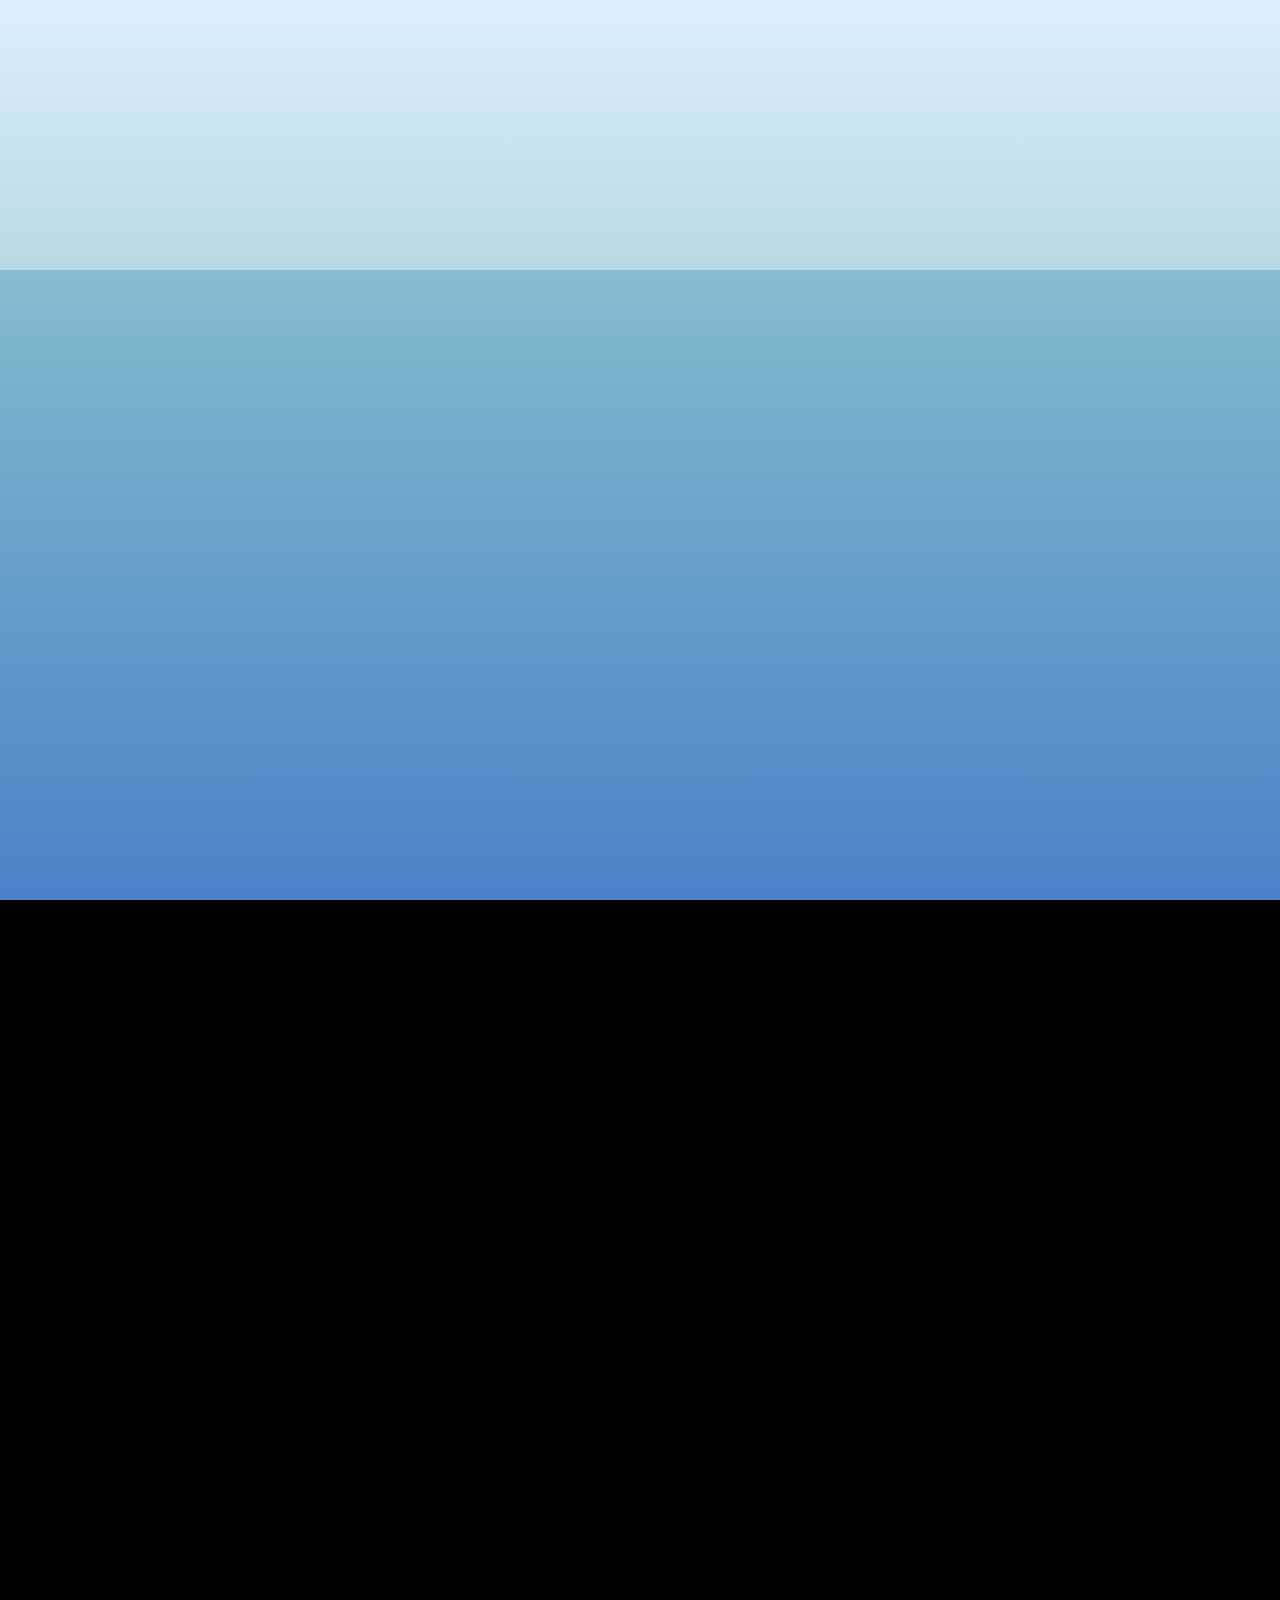
==== commit 090dbab0: "Resolve index.html conflict and merge for GitHub Pages" ====
--- a/index.html
+++ b/index.html
@@ -1,4 +1,30 @@
 <!DOCTYPE html>
+<<<<<<< HEAD
+<html lang="en" dir="ltr">
+  <head>
+    <meta charset="utf-8">
+    <title>Ice Fishing</title>
+    <style>
+      * {
+        margin: 0;
+        padding: 0;
+      }
+      html, body {
+        width: 100%;
+        height: 100%;
+        overflow: hidden;
+        background: #000;
+      }
+      canvas {
+        display: block;
+      }
+    </style>
+  </head>
+  <body>
+    <canvas id="canvas"></canvas>
+    <script src="script.js"></script>
+  </body>
+=======
 <html lang="uz">
 <head>
   <meta charset="UTF-8">
@@ -961,4 +987,5 @@
 }
 </script>
 </body>
+>>>>>>> wheel.html
 </html>
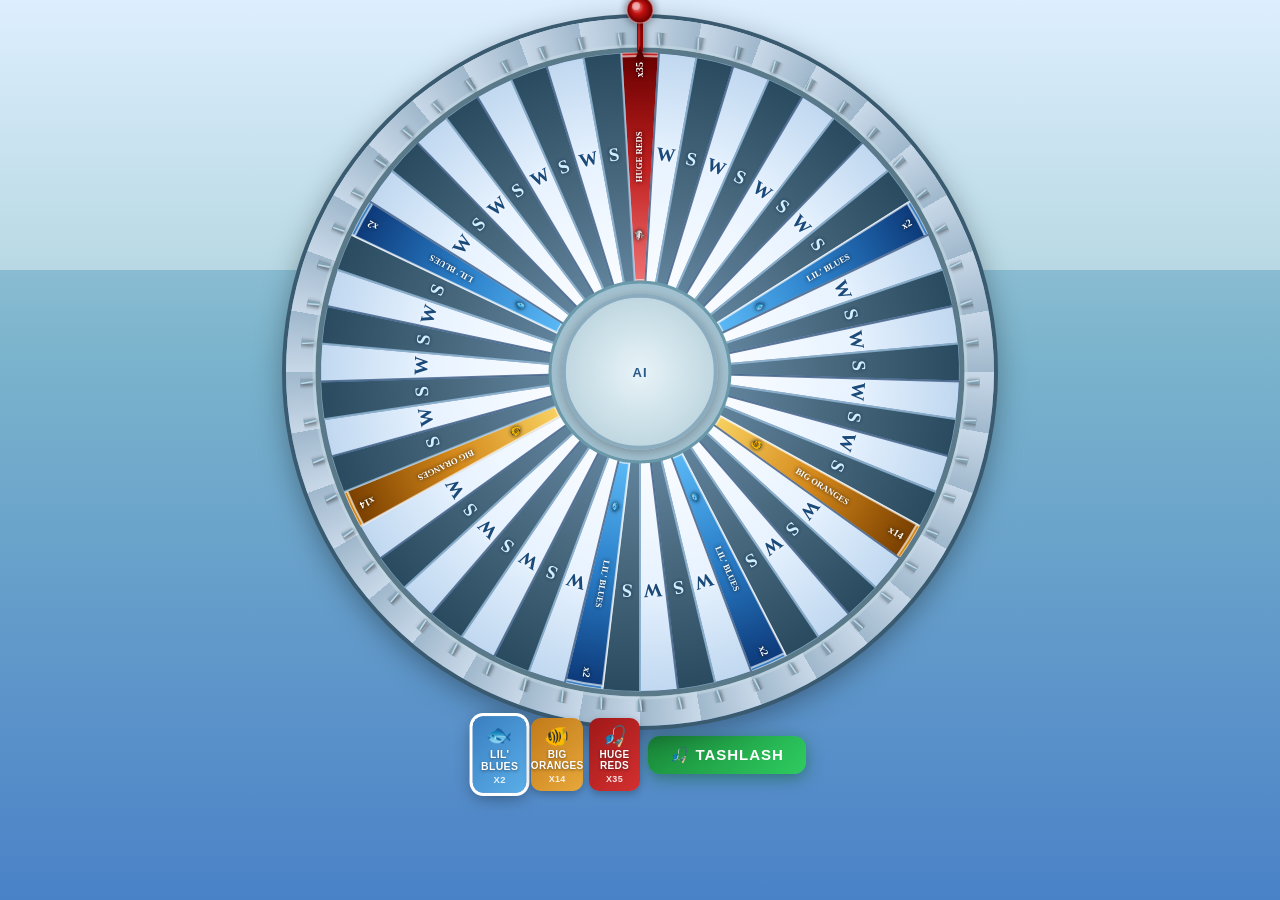
==== commit 3ea1336e: "Add index.html and script.js" ====
--- a/index.html
+++ b/index.html
@@ -1,30 +1,4 @@
 <!DOCTYPE html>
-<<<<<<< HEAD
-<html lang="en" dir="ltr">
-  <head>
-    <meta charset="utf-8">
-    <title>Ice Fishing</title>
-    <style>
-      * {
-        margin: 0;
-        padding: 0;
-      }
-      html, body {
-        width: 100%;
-        height: 100%;
-        overflow: hidden;
-        background: #000;
-      }
-      canvas {
-        display: block;
-      }
-    </style>
-  </head>
-  <body>
-    <canvas id="canvas"></canvas>
-    <script src="script.js"></script>
-  </body>
-=======
 <html lang="uz">
 <head>
   <meta charset="UTF-8">
@@ -987,5 +961,4 @@
 }
 </script>
 </body>
->>>>>>> wheel.html
 </html>
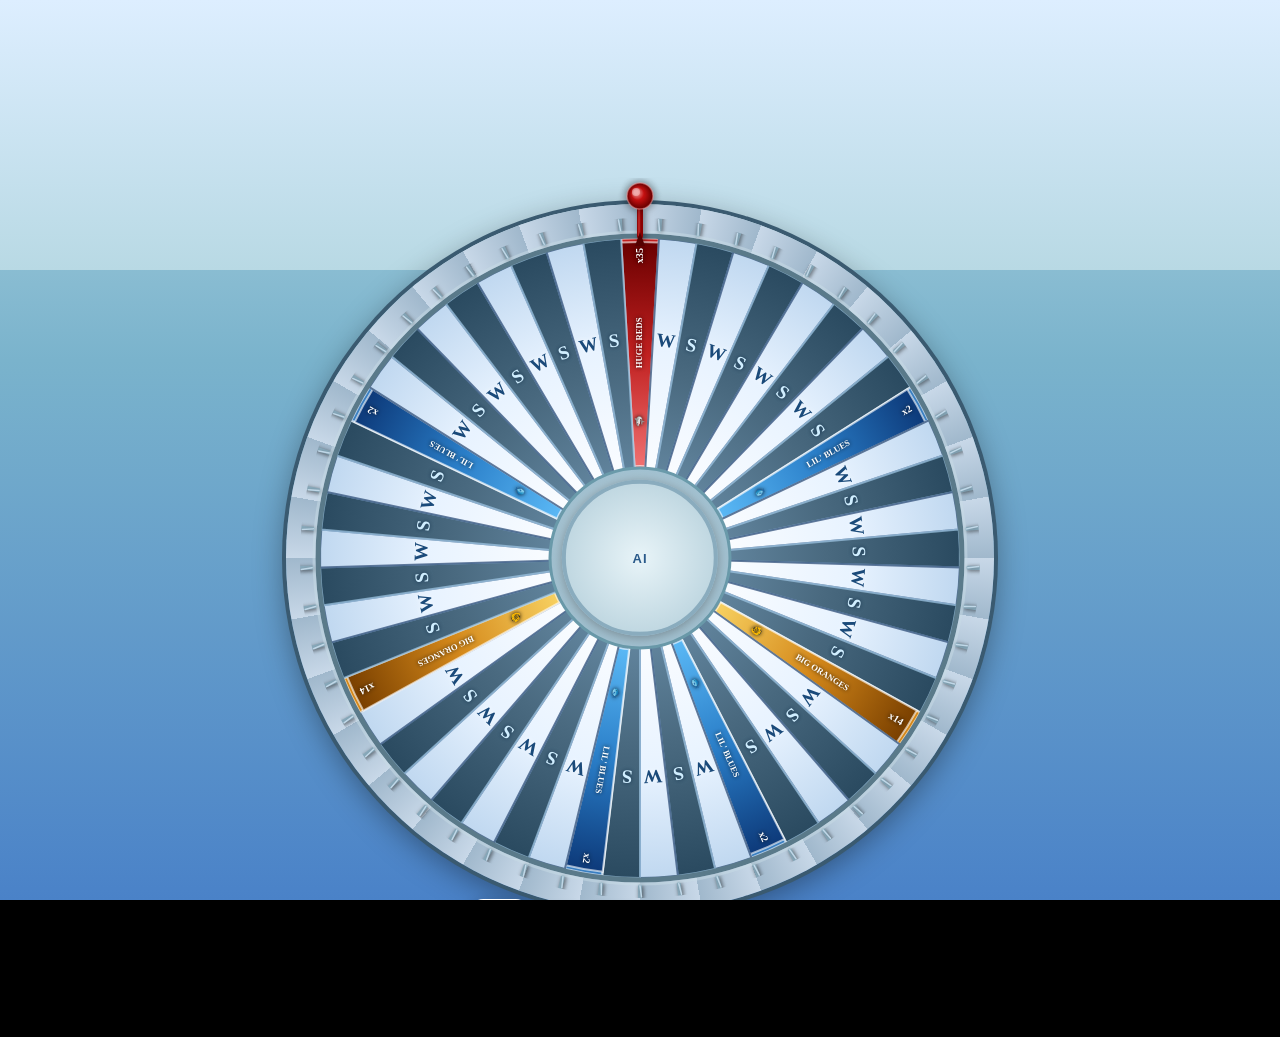
==== commit ad5ca8f7: "Resolve merge conflicts" ====
--- a/index.html
+++ b/index.html
@@ -1,4 +1,33 @@
 <!DOCTYPE html>
+<<<<<<< HEAD
+=======
+<<<<<<< HEAD
+<html lang="en" dir="ltr">
+  <head>
+    <meta charset="utf-8">
+    <title>Ice Fishing</title>
+    <style>
+      * {
+        margin: 0;
+        padding: 0;
+      }
+      html, body {
+        width: 100%;
+        height: 100%;
+        overflow: hidden;
+        background: #000;
+      }
+      canvas {
+        display: block;
+      }
+    </style>
+  </head>
+  <body>
+    <canvas id="canvas"></canvas>
+    <script src="script.js"></script>
+  </body>
+=======
+>>>>>>> bbee5cbf4a188f4c1b221b8ef9c3122ce4e27964
 <html lang="uz">
 <head>
   <meta charset="UTF-8">
@@ -961,4 +990,8 @@
 }
 </script>
 </body>
+<<<<<<< HEAD
+=======
+>>>>>>> wheel.html
+>>>>>>> bbee5cbf4a188f4c1b221b8ef9c3122ce4e27964
 </html>
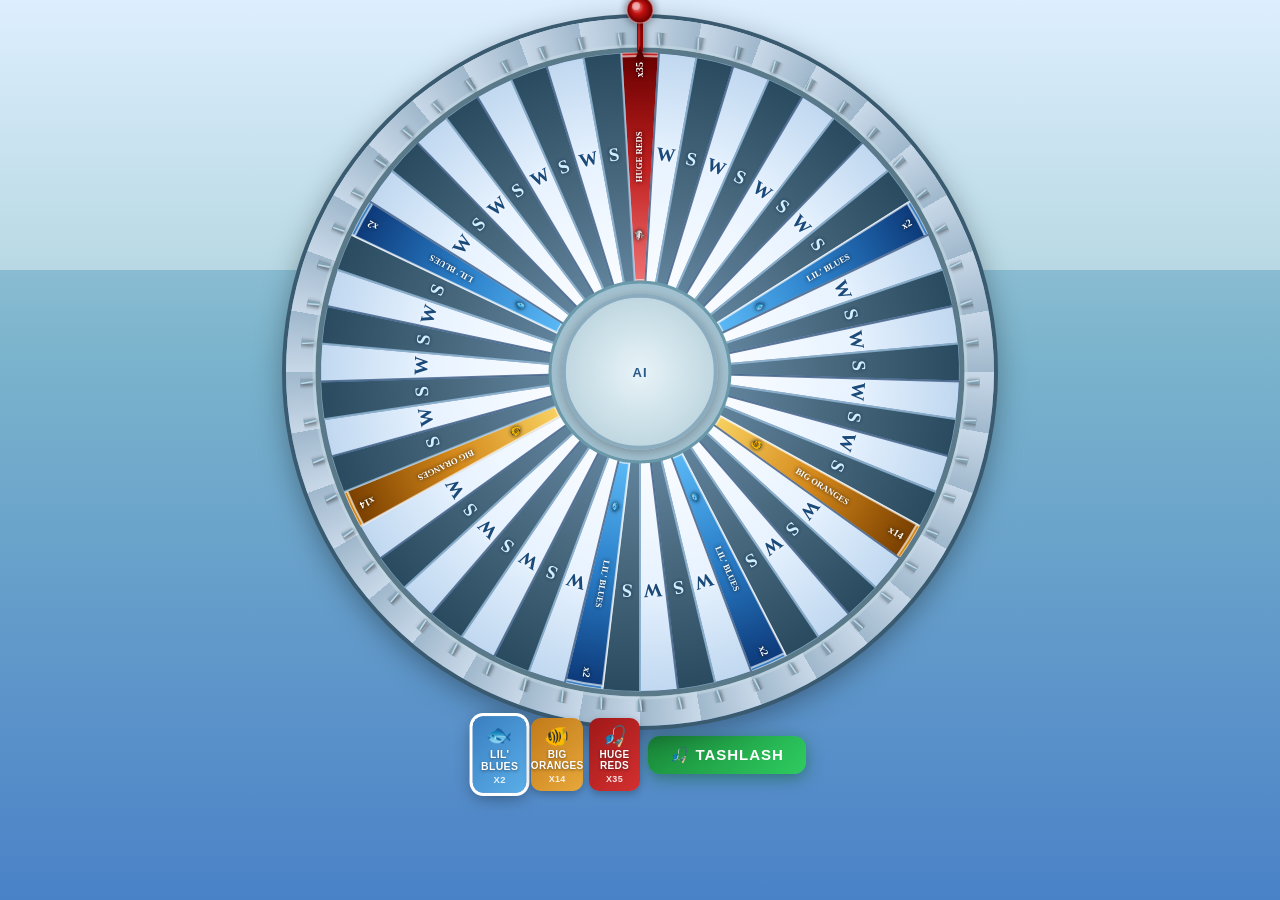
==== commit 4edb251c: "Add files via upload" ====
--- a/index.html
+++ b/index.html
@@ -1,997 +1,964 @@
-<!DOCTYPE html>
-<<<<<<< HEAD
-=======
-<<<<<<< HEAD
-<html lang="en" dir="ltr">
-  <head>
-    <meta charset="utf-8">
-    <title>Ice Fishing</title>
-    <style>
-      * {
-        margin: 0;
-        padding: 0;
-      }
-      html, body {
-        width: 100%;
-        height: 100%;
-        overflow: hidden;
-        background: #000;
-      }
-      canvas {
-        display: block;
-      }
-    </style>
-  </head>
-  <body>
-    <canvas id="canvas"></canvas>
-    <script src="script.js"></script>
-  </body>
-=======
->>>>>>> bbee5cbf4a188f4c1b221b8ef9c3122ce4e27964
-<html lang="uz">
-<head>
-  <meta charset="UTF-8">
-  <meta name="viewport" content="width=device-width, initial-scale=1.0">
-  <title>1x Ice Fishing - Wheel</title>
-  <style>    * { margin: 0; padding: 0; box-sizing: border-box; }
-    body {
-      background: linear-gradient(180deg, #b8d9e4 0%, #7ab3cc 40%, #4a82c8 100%);
-      min-height: 100vh;
-      display: flex;
-      flex-direction: column;
-      align-items: center;
-      justify-content: flex-start;
-      font-family: 'Arial Black', Arial, sans-serif;
-      overflow-x: hidden;
-      overflow-y: auto;
-      padding: 20px 0 30px;
-    }
-
-    /* === ICE background === */
-    body::before {
-      content: '';
-      position: fixed;
-      top: 0; left: 0; right: 0;
-      height: 30%;
-      background: linear-gradient(180deg, #ddeeff 0%, #b8d9e4 100%);
-      z-index: 0;
-    }    .game-container {
-      position: relative;
-      z-index: 1;
-      display: flex;
-      flex-direction: column;
-      align-items: center;
-      gap: 6px;
-      width: 100%;
-      max-width: 700px;
-      padding: 6px 10px 12px;
-    }    /* === WHEEL WRAPPER === */
-    .wheel-wrapper {
-      position: relative;
-      width: min(680px, 96vw);
-      height: min(680px, 96vw);
-    }    canvas#wheel {
-      width: 100%;
-      height: 100%;
-      border-radius: 50%;
-      display: block;
-      position: relative;
-      z-index: 2;
-    }    /* === POINTER — Canvas da chiziladi, bu faqat anchor === */    canvas#lineCanvas {
-      position: absolute;
-      top: -40px; left: 0;
-      width: 100%;
-      height: calc(100% + 40px);
-      z-index: 11;
-      pointer-events: none;
-    }
-    .wheel-frame {
-      position: absolute;
-      inset: -14px;
-      border-radius: 50%;
-      background: conic-gradient(
-        #c8d8e8 0deg, #a0b8cc 10deg,
-        #c8d8e8 10deg, #a0b8cc 20deg,
-        #c8d8e8 20deg, #a0b8cc 30deg,
-        #c8d8e8 30deg, #a0b8cc 40deg,
-        #c8d8e8 40deg, #a0b8cc 50deg,
-        #c8d8e8 50deg, #a0b8cc 60deg,
-        #c8d8e8 60deg, #a0b8cc 70deg,
-        #c8d8e8 70deg, #a0b8cc 80deg,
-        #c8d8e8 80deg, #a0b8cc 90deg,
-        #c8d8e8 90deg, #a0b8cc 100deg,
-        #c8d8e8 100deg, #a0b8cc 110deg,
-        #c8d8e8 110deg, #a0b8cc 120deg,
-        #c8d8e8 120deg, #a0b8cc 130deg,
-        #c8d8e8 130deg, #a0b8cc 140deg,
-        #c8d8e8 140deg, #a0b8cc 150deg,
-        #c8d8e8 150deg, #a0b8cc 160deg,
-        #c8d8e8 160deg, #a0b8cc 170deg,
-        #c8d8e8 170deg, #a0b8cc 180deg,
-        #c8d8e8 180deg, #a0b8cc 190deg,
-        #c8d8e8 190deg, #a0b8cc 200deg,
-        #c8d8e8 200deg, #a0b8cc 210deg,
-        #c8d8e8 210deg, #a0b8cc 220deg,
-        #c8d8e8 220deg, #a0b8cc 230deg,
-        #c8d8e8 230deg, #a0b8cc 240deg,
-        #c8d8e8 240deg, #a0b8cc 250deg,
-        #c8d8e8 250deg, #a0b8cc 260deg,
-        #c8d8e8 260deg, #a0b8cc 270deg,
-        #c8d8e8 270deg, #a0b8cc 280deg,
-        #c8d8e8 280deg, #a0b8cc 290deg,
-        #c8d8e8 290deg, #a0b8cc 300deg,
-        #c8d8e8 300deg, #a0b8cc 310deg,
-        #c8d8e8 310deg, #a0b8cc 320deg,
-        #c8d8e8 320deg, #a0b8cc 330deg,
-        #c8d8e8 330deg, #a0b8cc 340deg,
-        #c8d8e8 340deg, #a0b8cc 350deg,
-        #c8d8e8 350deg, #a0b8cc 360deg
-      );      box-shadow: 0 0 0 4px #3a5a70, 0 8px 32px #0006;    }/* === CENTER LOGO === */
-    .wheel-center {
-      position: absolute;
-      top: 50%; left: 50%;
-      transform: translate(-50%, -50%);
-      z-index: 10;
-      width: 23%;
-      height: 23%;
-      background: radial-gradient(circle, #e8f4f8, #b0ccd8);
-      border-radius: 50%;
-      border: 4px solid #8aacbe;
-      box-shadow: 0 2px 12px #0005;
-      display: flex;
-      align-items: center;
-      justify-content: center;
-      font-size: 13px;
-      font-weight: 900;
-      color: #2a5a8a;
-      text-align: center;
-      letter-spacing: 1px;
-      user-select: none;
-    }    /* === BET BUTTONS === */
-    .bet-section {
-      width: 100%;
-      display: flex;
-      flex-direction: row;
-      align-items: center;
-      gap: 8px;
-      flex-wrap: wrap;
-      justify-content: center;
-    }
-
-    .fish-buttons {
-      display: flex;      gap: 6px;
-      justify-content: center;
-    }
-
-    .fish-btn {
-      flex: 1;
-      max-width: 100px;
-      padding: 8px 6px 7px;
-      border: none;
-      border-radius: 10px;
-      cursor: pointer;
-      font-weight: 900;
-      font-size: 11px;
-      text-transform: uppercase;
-      letter-spacing: 0.3px;
-      transition: transform 0.1s, box-shadow 0.1s;
-      display: flex;
-      flex-direction: column;
-      align-items: center;
-      gap: 3px;
-      box-shadow: 0 3px 8px #0004;
-      position: relative;
-      overflow: hidden;
-    }
-    .fish-btn:active { transform: scale(0.95); }
-    .fish-btn.selected {
-      box-shadow: 0 0 0 3px #fff, 0 4px 16px #0006;
-      transform: scale(1.05);
-    }    .fish-btn .fish-icon {
-      font-size: 20px;
-      line-height: 1;
-    }
-    .fish-btn .fish-name {
-      font-size: 10px;
-      font-weight: 900;
-      color: #fff;
-      text-shadow: 0 1px 3px #0007;
-      line-height: 1.1;
-      text-align: center;
-    }
-    .fish-btn .fish-odds {
-      font-size: 9px;
-      color: rgba(255,255,255,0.85);
-    }
-
-    .btn-blue {
-      background: linear-gradient(135deg, #3a7fc1, #5aaee8);
-    }
-    .btn-orange {
-      background: linear-gradient(135deg, #c17a1a, #e8a83a);
-    }
-    .btn-red {
-      background: linear-gradient(135deg, #a01818, #d43030);
-    }    /* === SPIN BUTTON === */
-    .spin-btn {
-      padding: 10px 22px;
-      font-size: 15px;
-      font-weight: 900;
-      letter-spacing: 1px;
-      border: none;
-      border-radius: 12px;
-      background: linear-gradient(135deg, #1a8a3a, #2ecc60);
-      color: #fff;
-      cursor: pointer;
-      box-shadow: 0 4px 16px #0a5a2080;
-      transition: transform 0.1s, box-shadow 0.1s;
-      text-transform: uppercase;
-      white-space: nowrap;
-    }
-    .spin-btn:hover { transform: translateY(-2px); box-shadow: 0 8px 24px #0a5a2099; }
-    .spin-btn:active { transform: scale(0.97); }
-    .spin-btn:disabled {
-      background: linear-gradient(135deg, #555, #777);
-      cursor: not-allowed;
-      transform: none;
-    }
-
-    /* === RESULT POPUP === */
-    .result-overlay {
-      display: none;
-      position: fixed;
-      inset: 0;
-      background: rgba(0,0,0,0.6);
-      z-index: 100;
-      align-items: center;
-      justify-content: center;
-    }
-    .result-overlay.show { display: flex; }
-    .result-box {
-      background: linear-gradient(135deg, #1a3a5a, #2a5a8a);
-      border: 3px solid #5aaee8;
-      border-radius: 24px;
-      padding: 40px 50px;
-      text-align: center;
-      box-shadow: 0 8px 40px #000a;
-      animation: popIn 0.4s cubic-bezier(0.175,0.885,0.32,1.275);
-    }
-    @keyframes popIn {
-      from { transform: scale(0.5); opacity: 0; }
-      to { transform: scale(1); opacity: 1; }
-    }
-    .result-icon { font-size: 64px; margin-bottom: 10px; }
-    .result-title { font-size: 22px; color: #aaddff; margin-bottom: 6px; }
-    .result-fish { font-size: 26px; font-weight: 900; margin-bottom: 16px; }    .result-win { font-size: 42px; font-weight: 900; color: #2ecc60; }
-    .result-win.lose { color: #e74c3c; }
-    .result-win:empty { display: none; }
-    .result-close {
-      margin-top: 20px;
-      padding: 12px 40px;
-      font-size: 16px;
-      font-weight: bold;
-      border: none;
-      border-radius: 12px;
-      background: #5aaee8;
-      color: #fff;
-      cursor: pointer;
-    }
-
-    /* === LAST RESULTS === */
-    .last-results {
-      display: flex;
-      gap: 6px;
-      justify-content: center;
-      flex-wrap: wrap;
-    }    .last-dot {
-      width: 20px; height: 20px;
-      border-radius: 50%;
-      border: 2px solid rgba(255,255,255,0.4);
-      display: flex;
-      align-items: center;
-      justify-content: center;
-      font-size: 9px;
-    }
-
-    /* === STATS === */
-    .stats-row {
-      display: flex;
-      gap: 16px;
-      justify-content: center;
-      font-size: 13px;
-      color: rgba(255,255,255,0.85);
-      text-shadow: 0 1px 3px #0005;
-    }
-    .stat-item { display: flex; align-items: center; gap: 4px; }
-  </style>
-</head>
-<body>
-
-<div class="game-container">
-  <!-- Last results -->
-  <div class="last-results" id="lastResults"></div>
-
-  <!-- Wheel -->
-  <div class="wheel-wrapper">    <div class="wheel-frame"></div>    <canvas id="wheel" width="680" height="680"></canvas>
-    <canvas id="lineCanvas" width="680" height="720"></canvas>
-    <div class="wheel-center">AI</div>
-  </div>
-
-  <!-- Bet section -->
-  <div class="bet-section">
-
-    <!-- Fish buttons -->
-    <div class="fish-buttons">
-      <button class="fish-btn btn-blue selected" id="btn-blue" onclick="selectFish('blue')">
-        <span class="fish-icon">🐟</span>
-        <span class="fish-name">LIL'<br>BLUES</span>
-        <span class="fish-odds">x2</span>
-      </button>
-      <button class="fish-btn btn-orange" id="btn-orange" onclick="selectFish('orange')">
-        <span class="fish-icon">🐠</span>
-        <span class="fish-name">BIG<br>ORANGES</span>
-        <span class="fish-odds">x14</span>
-      </button>
-      <button class="fish-btn btn-red" id="btn-red" onclick="selectFish('red')">
-        <span class="fish-icon">🎣</span>
-        <span class="fish-name">HUGE<br>REDS</span>
-        <span class="fish-odds">x35</span>
-      </button>
-    </div>    <!-- Spin button -->
-    <button class="spin-btn" id="spinBtn" onclick="spin()">🎣 TASHLASH</button>
-
-  </div><!-- /bet-section -->
-
-</div><!-- /game-container -->
-
-<!-- Result popup -->
-<div class="result-overlay" id="resultOverlay">
-  <div class="result-box">
-    <div class="result-icon" id="resultIcon">🐟</div>
-    <div class="result-title">G'ildirak to'xtadi:</div>
-    <div class="result-fish" id="resultFish">LIL' BLUE</div>
-    <div class="result-win" id="resultWin">+2,000</div>
-    <button class="result-close" onclick="closeResult()">DAVOM ETISH</button>
-  </div>
-</div>
-
-<script>
-// =============================================
-// WHEEL CONFIG
-// Jami 49 segment:
-// Blue: 4, Orange: 2, Red: 1, Oq: 21, Kumush: 21
-// =============================================
-
-// =============================================
-// RASMGA QARAB ANIQ JOYLASHUV (49 segment)
-// Soat miliga qarshi, yuqoridan (0-indeks = yuqori)
-// W=oq, S=kumush, B=ko'k, O=to'q sariq, R=qizil
-// Rasmdan: yuqorida RED, keyin W/S almashinib, 
-// BLUElar va ORANGElar ma'lum pozitsiyalarda
-// =============================================
-var W = { type:'white',  color:'#eef6ff', borderColor:'#aaccee', label:'' };
-var S = { type:'silver', color:'#5a7a8e', borderColor:'#2a4a5e', label:'' };
-var B = { type:'blue',   color:'#3a7fc1', borderColor:'#1a4f91', label:"LIL' BLUES" };
-var O = { type:'orange', color:'#d4881a', borderColor:'#a05808', label:'BIG ORANGES' };
-var R = { type:'red',    color:'#c02020', borderColor:'#8a0808', label:'HUGE REDS' };
-
-// =============================================
-// TARTIB: 53 ta segment — soat yo'nalishi, soat 12 = index 0
-//
-// Rangli sektorlar soat bo'yicha:
-//   12:00 → RED            (index 0)
-//    2:00 → BLUE #1        (index 9,  360*9/53  ≈ 61°)
-//    4:00 → ORANGE #1      (index 18, 360*18/53 ≈ 122°)
-//    5:30 → BLUE #2        (index 23, 360*23/53 ≈ 156°)
-//    6:30 → BLUE #3        (index 28, 360*28/53 ≈ 190°)
-//    8:00 → ORANGE #2      (index 36, 360*36/53 ≈ 244°)
-//   10:00 → BLUE #4        (index 44, 360*44/53 ≈ 299°)
-//
-// Bo'shliqlardagi W/S tartib: WS almashinib ketadi
-// W jami=23, S jami=23  →  jami 53 ✓
-// =============================================
-var SEGMENTS = [
-  //  idx  ≈deg   soat
-  R,              // 0    0°    12:00  RED
-  W,S,W,S,W,S,W,S,// 1-8  6-54°  bo'shliq (4W+4S)
-  B,              // 9    61°   ~2:00  BLUE #1
-  W,S,W,S,W,S,W,S,// 10-17 67-115° bo'shliq (4W+4S)
-  O,              // 18   122°  ~4:00  ORANGE #1
-  W,S,W,S,        // 19-22 129-149° bo'shliq (2W+2S)
-  B,              // 23   156°  ~5:30  BLUE #2
-  W,S,W,S,        // 24-27 163-183° bo'shliq (2W+2S)
-  B,              // 28   190°  ~6:30  BLUE #3
-  W,S,W,S,W,S,W,  // 29-35 197-237° bo'shliq (4W+3S)
-  O,              // 36   244°  ~8:00  ORANGE #2
-  S,W,S,W,S,W,S,  // 37-43 251-291° bo'shliq (3W+4S)
-  B,              // 44   298°  ~10:00 BLUE #4
-  W,S,W,S,W,S,W,S,// 45-52 305-353° bo'shliq (4W+4S)
-  //
-  // W hisob: [1,3,5,7]=4 + [10,12,14,16]=4 + [19,21]=2 + [24,26]=2
-  //        + [29,31,33,35]=4 + [38,40,42]=3 + [45,47,49,51]=4  = 23 ✓
-  // S hisob: [2,4,6,8]=4 + [11,13,15,17]=4 + [20,22]=2 + [25,27]=2
-  //        + [30,32,34]=3 + [37,39,41,43]=4 + [46,48,50,52]=4  = 23 ✓
-  // Rangli: R=1, B=4, O=2 = 7 ta ✓  Jami: 23+23+7 = 53 ✓
-];
-
-var TOTAL = SEGMENTS.length;
-var SEG_ANGLE = (2 * Math.PI) / TOTAL;
-
-// =============================================
-// GAME STATE
-// =============================================
-var balance = 10000;
-var selectedFish = 'blue';
-var isSpinning = false;
-// Soat 12 = canvas yuqori = -Math.PI/2
-// Segment 0 (RED) ning markazi soat 12 da bo'lishi uchun:
-// Segment 0 startAngle = -PI/2 - SEG_ANGLE/2
-var currentAngle = -Math.PI / 2 - (2 * Math.PI / 53) / 2;
-var lastResults = [];
-var totalGames = 0;
-
-var MULTIPLIERS = { blue: 2, orange: 14, red: 35 };
-var FISH_ICONS  = { blue: '🐟', orange: '🐠', red: '🎣' };
-var FISH_NAMES  = { blue: "LIL' BLUES", orange: 'BIG ORANGES', red: 'HUGE REDS' };
-
-// =============================================
-// CANVAS DRAW
-// =============================================
-var canvas = document.getElementById('wheel');
-var ctx = canvas.getContext('2d');
-var CX = canvas.width / 2, CY = canvas.height / 2, R = 320;
-
-function drawWheel(angle) {
-  ctx.clearRect(0, 0, canvas.width, canvas.height);
-
-  for (var i = 0; i < TOTAL; i++) {
-    var seg = SEGMENTS[i];
-    var startA = angle + i * SEG_ANGLE;
-    var endA   = startA + SEG_ANGLE;
-    var midA   = startA + SEG_ANGLE / 2;
-
-    // Fill
-    ctx.beginPath();
-    ctx.moveTo(CX, CY);
-    ctx.arc(CX, CY, R, startA, endA);
-    ctx.closePath();    // Fill — oq va kumush aniq farq
-    if (seg.type === 'white') {
-      // Yorqin qor-oq: markazdan chekkaga
-      var grd = ctx.createRadialGradient(CX, CY, R*0.15, CX, CY, R);
-      grd.addColorStop(0, '#ffffff');
-      grd.addColorStop(0.6, '#e8f3ff');
-      grd.addColorStop(1, '#c0d8f0');
-      ctx.fillStyle = grd;
-    } else if (seg.type === 'silver') {
-      // To'q ko'k-kulrang
-      var grd = ctx.createRadialGradient(CX, CY, R*0.15, CX, CY, R);
-      grd.addColorStop(0, '#6a8ea8');
-      grd.addColorStop(0.5, '#4a6a80');
-      grd.addColorStop(1, '#2a4a60');      ctx.fillStyle = grd;
-    } else {
-      ctx.fillStyle = seg.color;
-    }
-    ctx.fill();
-
-    // Segment chegarasi(pie slice chiziq) — aniq ko'rinish uchun
-    ctx.beginPath();
-    ctx.moveTo(CX, CY);
-    ctx.arc(CX, CY, R, startA, endA);
-    ctx.closePath();
-    // Divider lines — oq segment uchun to'q, kumush uchun yorqin
-    if (seg.type === 'white') {
-      ctx.strokeStyle = 'rgba(60,90,130,0.8)';
-      ctx.lineWidth = 2;
-    } else if (seg.type === 'silver') {
-      ctx.strokeStyle = 'rgba(160,200,230,0.7)';
-      ctx.lineWidth = 2;
-    } else {
-      ctx.strokeStyle = 'rgba(255,255,255,0.6)';
-      ctx.lineWidth = 2.5;
-    }    ctx.stroke();
-
-    // Oq/Kumush segmentlarda kichik belgi chizish (vizual farq uchun)
-    if (seg.type === 'white' || seg.type === 'silver') {
-      ctx.save();
-      var labelR2 = R * 0.68;
-      var tx2 = CX + labelR2 * Math.cos(midA);
-      var ty2 = CY + labelR2 * Math.sin(midA);
-      ctx.translate(tx2, ty2);
-      ctx.rotate(midA + Math.PI / 2);
-
-      // Clip — segment ichida qolsin (lokal koordinata)
-      var halfA = SEG_ANGLE / 2;
-      var localR = labelR2;
-      // Sodda to'rtburchak clip (segment tor bo'lgani uchun)
-      var arcLen = halfA * localR;
-      ctx.beginPath();
-      ctx.rect(-arcLen, -R * 0.18, arcLen * 2, R * 0.36);
-      ctx.clip();
-      ctx.textAlign = 'center';
-      ctx.textBaseline = 'middle';
-      if (seg.type === 'white') {
-        ctx.font = 'bold 19px Arial Black';
-        ctx.fillStyle = '#1a4a7a';
-        ctx.shadowColor = 'rgba(255,255,255,0.8)';
-        ctx.shadowBlur = 4;
-        ctx.fillText('W', 0, 0);
-      } else {
-        ctx.font = 'bold 19px Arial Black';
-        ctx.fillStyle = '#d0eeff';
-        ctx.shadowColor = 'rgba(0,30,60,0.8)';
-        ctx.shadowBlur = 4;
-        ctx.fillText('S', 0, 0);
-      }
-      ctx.restore();
-    }
-
-    // Rangli segmentlar: to'liq pie slice + arc bo'ylab matn
-    if (seg.type === 'blue' || seg.type === 'orange' || seg.type === 'red') {
-      var innerR = 92;
-      var outerR = R - 4;
-
-      // 1) Arc slice chizish
-      ctx.save();
-      ctx.beginPath();
-      ctx.arc(CX, CY, outerR, startA, endA);
-      ctx.arc(CX, CY, innerR, endA, startA, true);
-      ctx.closePath();
-
-      var grdC = ctx.createRadialGradient(CX, CY, innerR, CX, CY, outerR);      if (seg.type === 'blue') {
-        grdC.addColorStop(0, '#5ab8f5');
-        grdC.addColorStop(0.5, '#2a7ec8');
-        grdC.addColorStop(1, '#0d3a7a');
-      } else if (seg.type === 'orange') {
-        grdC.addColorStop(0, '#f7d060');
-        grdC.addColorStop(0.5, '#d4881a');
-        grdC.addColorStop(1, '#7a4000');
-      } else {
-        grdC.addColorStop(0, '#f07070');
-        grdC.addColorStop(0.5, '#c02020');
-        grdC.addColorStop(1, '#6a0000');
-      }
-      ctx.fillStyle = grdC;
-      ctx.fill();
-      ctx.strokeStyle = 'rgba(255,255,255,0.6)';      ctx.lineWidth = 2;
-      ctx.stroke();
-      ctx.restore();      // 2) Matnni segment bo'ylab UZUNASIGA yozish
-      var segH = outerR - innerR;
-      // Segment kengligi (arc uzunligi o'rtada)
-      var midR = innerR + segH * 0.5;
-      var segArcW = SEG_ANGLE * midR;
-
-      ctx.save();
-      ctx.translate(CX, CY);
-      ctx.rotate(midA);
-
-      // Clip — segment ichida qolsin
-      ctx.save();
-      ctx.beginPath();
-      // Lokal koordinatada (rotate qilingan): X = radius tomon, Y = yon
-      // Arc clip: tashqi va ichki yoylar
-      var halfAngle = SEG_ANGLE / 2;
-      ctx.arc(0, 0, outerR - 2, -halfAngle, halfAngle);
-      ctx.arc(0, 0, innerR + 2, halfAngle, -halfAngle, true);
-      ctx.closePath();
-      ctx.clip();
-
-      ctx.shadowColor = 'rgba(0,0,0,0.9)';
-      ctx.shadowBlur = 4;
-      ctx.textBaseline = 'middle';
-
-      // Ko'paytiruvchi — tashqi qismda
-      var mult = seg.type === 'blue' ? 'x2' : seg.type === 'orange' ? 'x14' : 'x35';
-      // Shrift o'lchamini arc kengligiga moslashtir (katta, lekin chiqmasin)
-      var multFs = Math.min(18, segArcW * 0.42);
-      ctx.font = 'bold ' + multFs + 'px Arial Black';
-      ctx.fillStyle = '#ffffff';
-      ctx.textAlign = 'right';
-      ctx.fillText(mult, outerR - 6, 0);
-
-      // Label — segment ichida
-      var label = seg.type === 'blue' ? "LIL' BLUES"
-                : seg.type === 'orange' ? 'BIG ORANGES'
-                : 'HUGE REDS';
-      var labelFs = Math.min(16, segArcW * 0.36);
-      ctx.font = 'bold ' + labelFs + 'px Arial Black';
-      ctx.fillStyle = '#ffffff';
-      ctx.textAlign = 'center';
-      var labelR = innerR + segH * 0.55;
-      ctx.fillText(label, labelR, 0);
-
-      // Emoji — ichki qismda
-      var emojiFs = Math.min(16, segArcW * 0.38);
-      ctx.font = emojiFs + 'px Arial';
-      ctx.textAlign = 'center';
-      ctx.fillText(
-        seg.type === 'blue' ? '🐟' : seg.type === 'orange' ? '🐠' : '🦈',
-        innerR + segH * 0.2, 0
-      );
-
-      ctx.restore(); // clip restore
-      ctx.restore(); // translate+rotate restore
-    }
-  }
-  // === MIXLAR (pegs) — har segment chegarasida ===
-  var pegR    = R + 8;   // mix aylana radiusi (g'ildirak chekkasidan tashqarida)
-  var pegLen  = 18;      // mix uzunligi (tashqariga chiqadi)
-  var pegW    = 4;       // mix qalinligi
-  for (var p = 0; p < TOTAL; p++) {
-    var pegA = angle + p * SEG_ANGLE; // har segment boshi
-    var px1 = CX + pegR * Math.cos(pegA);
-    var py1 = CY + pegR * Math.sin(pegA);
-    var px2 = CX + (pegR + pegLen) * Math.cos(pegA);
-    var py2 = CY + (pegR + pegLen) * Math.sin(pegA);
-    // Mix soyasi
-    ctx.save();
-    ctx.shadowColor = 'rgba(0,0,0,0.5)';
-    ctx.shadowBlur = 4;
-    ctx.shadowOffsetX = 1; ctx.shadowOffsetY = 1;
-    // Mix tanasi — metall gradient
-    ctx.beginPath();
-    ctx.moveTo(px1, py1);
-    ctx.lineTo(px2, py2);
-    ctx.strokeStyle = '#8aacbe';
-    ctx.lineWidth = pegW;
-    ctx.lineCap = 'round';
-    ctx.stroke();
-    // Mix parlaq qismi
-    ctx.beginPath();
-    ctx.moveTo(px1, py1);
-    ctx.lineTo(
-      px1 + (px2-px1)*0.6 + Math.sin(pegA)*1.5,
-      py1 + (py2-py1)*0.6 - Math.cos(pegA)*1.5
-    );
-    ctx.strokeStyle = 'rgba(220,240,255,0.7)';
-    ctx.lineWidth = 1.5;
-    ctx.stroke();
-    // Mix boshi (yumaloq to'p)
-    ctx.beginPath();
-    ctx.arc(px2, py2, pegW * 0.7, 0, 2 * Math.PI);
-    ctx.fillStyle = '#aaccdd';
-    ctx.fill();
-    ctx.restore();
-  }
-
-  // Outer decorative ring (rasmga o'xshash metall chegara)
-  ctx.beginPath();
-  ctx.arc(CX, CY, R + 2, 0, 2 * Math.PI);
-  ctx.strokeStyle = '#5a7a8a';
-  ctx.lineWidth = 5;
-  ctx.stroke();
-  ctx.beginPath();
-  ctx.arc(CX, CY, R + 6, 0, 2 * Math.PI);
-  ctx.strokeStyle = 'rgba(200,220,230,0.5)';
-  ctx.lineWidth = 3;
-  ctx.stroke();
-  // Inner circle (1XLIVE logo joyi)
-  ctx.beginPath();  ctx.arc(CX, CY, 90, 0, 2 * Math.PI);
-  var cGrd = ctx.createRadialGradient(CX-14, CY-14, 6, CX, CY, 90);
-  cGrd.addColorStop(0, '#e8f4f8');
-  cGrd.addColorStop(1, '#a0c0d0');
-  ctx.fillStyle = cGrd;
-  ctx.fill();
-  ctx.strokeStyle = '#6a9aaa';
-  ctx.lineWidth = 3;
-  ctx.stroke();
-}
-
-// =============================================
-// CANVAS POINTER — ip kabi egiluvchi strelka
-// =============================================
-var lineCanvas = document.getElementById('lineCanvas');
-var lctx = lineCanvas.getContext('2d');
-var LCX = lineCanvas.width / 2;  // 340
-
-// Pointer holati — spring fizikasi
-var pointerBendTarget = 0; // maqsad burchak (radian)
-var currentBend = 0;       // hozirgi burchak
-var bendVelocity = 0;      // burchak tezligi
-var pointerAnimId = null;
-var SPRING_K    = 0.10;
-var SPRING_DAMP = 0.22;
-
-function drawPointer(bendAngle) {
-  lctx.clearRect(0, 0, lineCanvas.width, lineCanvas.height);
-
-  // Pivot (to'p osilib turgan nuqta) — lineCanvas tepasi, g'ildirak ustida
-  // lineCanvas: top=-40px => g'ildirak markazi canvas Y = 340+40 = 380
-  // Mix tubi (peg root, R+8=328): canvas Y = 380-328 = 52
-  // Pointer uzunligi: pivotY(18) -> tipY(52) = 34px, +6px ichkari = 40px
-  var pivotX   = LCX;   // 340 (markaz)
-  var pivotY   = 18;    // to'p markazi Y
-  var pointerLen = 40;  // ip uzunligi (px, canvas koordinatasi)
-  // Tip koordinatasi: pivot atrofida aylanma harakat
-  // bendAngle=0 => to'g'ri pastga; bendAngle>0 => o'ngga og'adi
-  var tipX = pivotX + pointerLen * Math.sin(bendAngle);
-  var tipY = pivotY + pointerLen * Math.cos(bendAngle);
-
-  // Ip egriligi uchun control point — o'rtada, bir oz og'ish tomonga
-  var cpX = pivotX + (tipX - pivotX) * 0.35 + Math.sin(bendAngle) * 8;
-  var cpY = pivotY + (tipY - pivotY) * 0.55;
-
-  // === IP TANASI ===
-  lctx.save();
-  lctx.shadowColor = 'rgba(0,0,0,0.5)';
-  lctx.shadowBlur  = 6;
-  lctx.shadowOffsetX = 2;
-  lctx.shadowOffsetY = 3;
-
-  lctx.beginPath();
-  lctx.moveTo(pivotX, pivotY + 14); // to'p pastidan
-  lctx.quadraticCurveTo(cpX, cpY, tipX, tipY);
-  lctx.strokeStyle = '#8B0000';
-  lctx.lineWidth   = 6;
-  lctx.lineCap     = 'round';
-  lctx.stroke();
-  lctx.restore();
-
-  // === HIGHLIGHT ===
-  lctx.beginPath();
-  lctx.moveTo(pivotX - 1, pivotY + 14);
-  lctx.quadraticCurveTo(cpX - 1, cpY - 1, tipX - 1, tipY - 1);
-  lctx.strokeStyle = 'rgba(255,90,90,0.38)';
-  lctx.lineWidth   = 2.5;
-  lctx.lineCap     = 'round';
-  lctx.stroke();
-
-  // === UCHI — kichik uchburchak ===
-  var dx = tipX - cpX;
-  var dy = tipY - cpY;
-  var tipAng = Math.atan2(dy, dx);
-  lctx.save();
-  lctx.translate(tipX, tipY);
-  lctx.rotate(tipAng + Math.PI / 2);
-  lctx.beginPath();
-  lctx.moveTo(0, 4);
-  lctx.lineTo(-5, -10);
-  lctx.lineTo(5, -10);
-  lctx.closePath();
-  lctx.fillStyle = '#550000';
-  lctx.fill();
-  lctx.restore();
-
-  // === PIVOT TO'P ===
-  lctx.save();
-  lctx.shadowColor = 'rgba(0,0,0,0.55)';
-  lctx.shadowBlur  = 10;
-  var bGrd = lctx.createRadialGradient(pivotX - 4, pivotY - 4, 2, pivotX, pivotY, 13);
-  bGrd.addColorStop(0, '#ff9999');
-  bGrd.addColorStop(0.4, '#cc1111');
-  bGrd.addColorStop(1,   '#660000');
-  lctx.beginPath();
-  lctx.arc(pivotX, pivotY, 13, 0, Math.PI * 2);
-  lctx.fillStyle = bGrd;
-  lctx.fill();
-  lctx.beginPath();
-  lctx.arc(pivotX - 4, pivotY - 4, 4, 0, Math.PI * 2);
-  lctx.fillStyle = 'rgba(255,210,210,0.5)';
-  lctx.fill();
-  lctx.strokeStyle = 'rgba(255,160,160,0.5)';
-  lctx.lineWidth = 1.5;
-  lctx.beginPath();
-  lctx.arc(pivotX, pivotY, 13, 0, Math.PI * 2);
-  lctx.stroke();
-  lctx.restore();
-}
-
-// Boshlang'ich holat
-drawPointer(0);
-
-// Spring fizikasi bilan pointer animatsiyasi (spin tugagandan keyin)
-function animatePointer() {
-  // Spin tugagandan keyin ham sustroq spring — chiroyli tebranish
-  var force = -SPRING_K * (currentBend - pointerBendTarget) - SPRING_DAMP * bendVelocity;
-  bendVelocity += force;
-  currentBend  += bendVelocity;
-
-  drawPointer(currentBend);
-
-  var settled = Math.abs(currentBend - pointerBendTarget) < 0.003 && Math.abs(bendVelocity) < 0.003;
-  if (!isSpinning && !settled) {
-    pointerAnimId = requestAnimationFrame(animatePointer);
-  } else if (!isSpinning) {
-    currentBend = pointerBendTarget;
-    bendVelocity = 0;
-    drawPointer(currentBend);
-    pointerAnimId = null;
-  }
-}
-
-function setPointerBend(targetPx) {
-  pointerBendTarget = targetPx;
-  if (!isSpinning && !pointerAnimId) {
-    pointerAnimId = requestAnimationFrame(animatePointer);
-  }
-}
-
-drawWheel(currentAngle);
-
-// =============================================
-// AUDIO — tick ovozi (Web Audio API)
-// =============================================
-var audioCtx = null;
-function playTick(speed) {
-  try {
-    if (!audioCtx) audioCtx = new (window.AudioContext || window.webkitAudioContext)();
-    var o = audioCtx.createOscillator();
-    var g = audioCtx.createGain();
-    o.connect(g);
-    g.connect(audioCtx.destination);
-    // Tezlik oshsa — tovush balandroq va qisqaroq
-    var vol = Math.min(0.18, 0.06 + speed * 0.004);
-    o.frequency.value = 420 + Math.random() * 120;
-    o.type = 'triangle';
-    g.gain.setValueAtTime(vol, audioCtx.currentTime);
-    g.gain.exponentialRampToValueAtTime(0.001, audioCtx.currentTime + 0.055);
-    o.start(audioCtx.currentTime);
-    o.stop(audioCtx.currentTime + 0.055);
-  } catch(e) {}
-}
-
-// =============================================
-// GAME LOGIC
-// =============================================
-function selectFish(type) {
-  selectedFish = type;
-  document.querySelectorAll('.fish-btn').forEach(function(b) { b.classList.remove('selected'); });
-  document.getElementById('btn-' + type).classList.add('selected');
-}
-
-function changeBet(delta) {
-  var input = document.getElementById('betInput');
-  var val = parseInt(input.value) || 100;
-  val = Math.max(10, Math.min(balance, val + delta));
-  input.value = val;
-}
-
-function getWinningSegment(finalAngle) {
-  var pointerAngle = -Math.PI / 2;
-  var normalized = ((pointerAngle - finalAngle) % (2 * Math.PI) + 2 * Math.PI) % (2 * Math.PI);
-  var idx = Math.floor(normalized / SEG_ANGLE) % TOTAL;
-  return { seg: SEGMENTS[idx], idx: idx };
-}
-
-// Pointer elementini olish
-var lastTickIdx = -1;
-var tickTimeout = null;
-
-function triggerPointerTick(speed) {
-  triggerPointerTickCustom(speed, 1.0, 120);
-}
-
-function triggerPointerTickCustom(speed, bendMult, returnDelay) {
-  // Burchak og'ish: tezlikka qarab 0.15 - 0.55 radian (≈ 9° - 32°)
-  var bendAngle = Math.max(0.15, Math.min(0.55, 0.15 + speed * 0.012)) * bendMult;
-  setPointerBend(bendAngle);
-  if (tickTimeout) clearTimeout(tickTimeout);
-  tickTimeout = setTimeout(function() {
-    setPointerBend(0);
-  }, returnDelay);
-}
-
-function getPointerSegIdx(angle) {
-  var pointerAngle = -Math.PI / 2;
-  var normalized = ((pointerAngle - angle) % (2 * Math.PI) + 2 * Math.PI) % (2 * Math.PI);
-  return Math.floor(normalized / SEG_ANGLE) % TOTAL;
-}
-
-function spin() {
-  if (isSpinning) return;
-
-  isSpinning = true;
-  lastTickIdx = -1;
-  document.getElementById('spinBtn').disabled = true;
-
-  var targetIdx = Math.floor(Math.random() * TOTAL);
-  var extraSpins = (6 + Math.floor(Math.random() * 4)) * 2 * Math.PI;
-  var targetAngle = -Math.PI / 2 - (targetIdx + 0.5) * SEG_ANGLE;
-  var finalAngle = targetAngle;
-  while (finalAngle < currentAngle + Math.PI) finalAngle += 2 * Math.PI;
-  finalAngle += extraSpins;
-  var startAngle = currentAngle;
-  var startTime = null;
-  var duration = 7000 + Math.random() * 2000; // uzunroq spin
-  var totalDelta = finalAngle - startAngle;
-
-  function easeOut(t) {
-    // Oxirida juda sekin to'xtaydi: cubic + yana bir daraja
-    var t1 = 1 - Math.pow(1 - t, 6);
-    return t1;
-  }
-
-  function animate(ts) {
-    if (!startTime) startTime = ts;
-    var elapsed = ts - startTime;
-    var progress = Math.min(elapsed / duration, 1);
-    var eased = easeOut(progress);
-    currentAngle = startAngle + totalDelta * eased;
-    drawWheel(currentAngle);
-
-    // === POINTER TICK DETEKSIYASI ===
-    var curIdx = getPointerSegIdx(currentAngle);
-    if (curIdx !== lastTickIdx) {
-      // Tezlikni derivative bilan aniqroq hisoblash
-      var speed = Math.abs(totalDelta) * 6 * Math.pow(1 - progress, 5) / duration * 1000;
-      var absSpeed = speed;
-
-      // Oxirida (progress > 0.75) juda sekin — ip ko'proq egilsin va sekin qaytsin
-      var bendMult = progress > 0.75 ? 1.8 : 1.0;
-      var returnDelay = progress > 0.75 ? 350 : 120;
-
-      triggerPointerTickCustom(absSpeed, bendMult, returnDelay);
-      playTick(absSpeed);
-      lastTickIdx = curIdx;
-    }    // Spin davomida pointer spring fizikasi bilan yangilaymiz
-    // Oxirida spring sustroq — ko'proq tebranib, sekinroq qaytadi
-    var springK    = progress > 0.75 ? 0.06 : 0.10;
-    var springDamp = progress > 0.75 ? 0.14 : 0.22;
-    var force = -springK * (currentBend - pointerBendTarget) - springDamp * bendVelocity;
-    bendVelocity += force;
-    currentBend  += bendVelocity;
-    drawPointer(currentBend);
-
-    if (progress < 1) {
-      requestAnimationFrame(animate);
-    } else {
-      var mod = finalAngle % (2 * Math.PI);
-      currentAngle = mod < 0 ? mod + 2 * Math.PI : mod;
-      drawWheel(currentAngle);
-      isSpinning = false;
-      // Pointer markazga silliq qaytsin
-      setPointerBend(0);
-      document.getElementById('spinBtn').disabled = false;
-      var result = getWinningSegment(currentAngle);
-      setTimeout(function() { showResult(result.seg); }, 300);
-    }
-  }
-
-  requestAnimationFrame(animate);
-}
-
-function showResult(seg) {
-  addLastResult(seg);
-
-  var overlay = document.getElementById('resultOverlay');
-  var iconEl = document.getElementById('resultIcon');
-  var fishEl = document.getElementById('resultFish');
-  var winEl  = document.getElementById('resultWin');
-
-  var icons  = { white: '❄️', silver: '◆', blue: '🐟', orange: '🐠', red: '🎣' };
-  var names  = { white: 'OQ', silver: 'KUMUSH', blue: "LIL' BLUES", orange: 'BIG ORANGES', red: 'HUGE REDS' };
-  var colors = { white: '#aaccee', silver: '#5aaabb', blue: '#5aaee8', orange: '#e8a83a', red: '#e74c3c' };
-
-  iconEl.textContent = icons[seg.type] || '⬜';
-  fishEl.textContent = names[seg.type] || seg.type.toUpperCase();
-  fishEl.style.color = colors[seg.type] || '#fff';
-  winEl.textContent  = '';
-  winEl.className    = 'result-win';
-
-  overlay.classList.add('show');
-}
-
-function closeResult() {
-  document.getElementById('resultOverlay').classList.remove('show');
-}
-
-function addLastResult(seg) {
-  lastResults.unshift(seg);
-  if (lastResults.length > 12) lastResults.pop();
-  var colors = { white: '#ddeeff', silver: '#4a6a80', blue: '#3a7fc1', orange: '#d4881a', red: '#c02020' };
-  var icons = { white: '❄', silver: '◆', blue: '🐟', orange: '🐠', red: '🎣' };
-  var el = document.getElementById('lastResults');
-  el.innerHTML = lastResults.map(function(s) {
-    return '<div class="last-dot" style="background:' + colors[s.type] + ';border-color:' + (s.borderColor || '#fff5') + '">' + (icons[s.type] || '') + '</div>';
-  }).join('');
-}
-
-function updateBalance() {
-  // balance tizimi olib tashlandi — bu funksiya bo'sh qoldi
-}
-</script>
-</body>
-<<<<<<< HEAD
-=======
->>>>>>> wheel.html
->>>>>>> bbee5cbf4a188f4c1b221b8ef9c3122ce4e27964
-</html>
+<!DOCTYPE html>
+<html lang="uz">
+<head>
+  <meta charset="UTF-8">
+  <meta name="viewport" content="width=device-width, initial-scale=1.0">
+  <title>1x Ice Fishing - Wheel</title>
+  <style>    * { margin: 0; padding: 0; box-sizing: border-box; }
+    body {
+      background: linear-gradient(180deg, #b8d9e4 0%, #7ab3cc 40%, #4a82c8 100%);
+      min-height: 100vh;
+      display: flex;
+      flex-direction: column;
+      align-items: center;
+      justify-content: flex-start;
+      font-family: 'Arial Black', Arial, sans-serif;
+      overflow-x: hidden;
+      overflow-y: auto;
+      padding: 20px 0 30px;
+    }
+
+    /* === ICE background === */
+    body::before {
+      content: '';
+      position: fixed;
+      top: 0; left: 0; right: 0;
+      height: 30%;
+      background: linear-gradient(180deg, #ddeeff 0%, #b8d9e4 100%);
+      z-index: 0;
+    }    .game-container {
+      position: relative;
+      z-index: 1;
+      display: flex;
+      flex-direction: column;
+      align-items: center;
+      gap: 6px;
+      width: 100%;
+      max-width: 700px;
+      padding: 6px 10px 12px;
+    }    /* === WHEEL WRAPPER === */
+    .wheel-wrapper {
+      position: relative;
+      width: min(680px, 96vw);
+      height: min(680px, 96vw);
+    }    canvas#wheel {
+      width: 100%;
+      height: 100%;
+      border-radius: 50%;
+      display: block;
+      position: relative;
+      z-index: 2;
+    }    /* === POINTER — Canvas da chiziladi, bu faqat anchor === */    canvas#lineCanvas {
+      position: absolute;
+      top: -40px; left: 0;
+      width: 100%;
+      height: calc(100% + 40px);
+      z-index: 11;
+      pointer-events: none;
+    }
+    .wheel-frame {
+      position: absolute;
+      inset: -14px;
+      border-radius: 50%;
+      background: conic-gradient(
+        #c8d8e8 0deg, #a0b8cc 10deg,
+        #c8d8e8 10deg, #a0b8cc 20deg,
+        #c8d8e8 20deg, #a0b8cc 30deg,
+        #c8d8e8 30deg, #a0b8cc 40deg,
+        #c8d8e8 40deg, #a0b8cc 50deg,
+        #c8d8e8 50deg, #a0b8cc 60deg,
+        #c8d8e8 60deg, #a0b8cc 70deg,
+        #c8d8e8 70deg, #a0b8cc 80deg,
+        #c8d8e8 80deg, #a0b8cc 90deg,
+        #c8d8e8 90deg, #a0b8cc 100deg,
+        #c8d8e8 100deg, #a0b8cc 110deg,
+        #c8d8e8 110deg, #a0b8cc 120deg,
+        #c8d8e8 120deg, #a0b8cc 130deg,
+        #c8d8e8 130deg, #a0b8cc 140deg,
+        #c8d8e8 140deg, #a0b8cc 150deg,
+        #c8d8e8 150deg, #a0b8cc 160deg,
+        #c8d8e8 160deg, #a0b8cc 170deg,
+        #c8d8e8 170deg, #a0b8cc 180deg,
+        #c8d8e8 180deg, #a0b8cc 190deg,
+        #c8d8e8 190deg, #a0b8cc 200deg,
+        #c8d8e8 200deg, #a0b8cc 210deg,
+        #c8d8e8 210deg, #a0b8cc 220deg,
+        #c8d8e8 220deg, #a0b8cc 230deg,
+        #c8d8e8 230deg, #a0b8cc 240deg,
+        #c8d8e8 240deg, #a0b8cc 250deg,
+        #c8d8e8 250deg, #a0b8cc 260deg,
+        #c8d8e8 260deg, #a0b8cc 270deg,
+        #c8d8e8 270deg, #a0b8cc 280deg,
+        #c8d8e8 280deg, #a0b8cc 290deg,
+        #c8d8e8 290deg, #a0b8cc 300deg,
+        #c8d8e8 300deg, #a0b8cc 310deg,
+        #c8d8e8 310deg, #a0b8cc 320deg,
+        #c8d8e8 320deg, #a0b8cc 330deg,
+        #c8d8e8 330deg, #a0b8cc 340deg,
+        #c8d8e8 340deg, #a0b8cc 350deg,
+        #c8d8e8 350deg, #a0b8cc 360deg
+      );      box-shadow: 0 0 0 4px #3a5a70, 0 8px 32px #0006;    }/* === CENTER LOGO === */
+    .wheel-center {
+      position: absolute;
+      top: 50%; left: 50%;
+      transform: translate(-50%, -50%);
+      z-index: 10;
+      width: 23%;
+      height: 23%;
+      background: radial-gradient(circle, #e8f4f8, #b0ccd8);
+      border-radius: 50%;
+      border: 4px solid #8aacbe;
+      box-shadow: 0 2px 12px #0005;
+      display: flex;
+      align-items: center;
+      justify-content: center;
+      font-size: 13px;
+      font-weight: 900;
+      color: #2a5a8a;
+      text-align: center;
+      letter-spacing: 1px;
+      user-select: none;
+    }    /* === BET BUTTONS === */
+    .bet-section {
+      width: 100%;
+      display: flex;
+      flex-direction: row;
+      align-items: center;
+      gap: 8px;
+      flex-wrap: wrap;
+      justify-content: center;
+    }
+
+    .fish-buttons {
+      display: flex;      gap: 6px;
+      justify-content: center;
+    }
+
+    .fish-btn {
+      flex: 1;
+      max-width: 100px;
+      padding: 8px 6px 7px;
+      border: none;
+      border-radius: 10px;
+      cursor: pointer;
+      font-weight: 900;
+      font-size: 11px;
+      text-transform: uppercase;
+      letter-spacing: 0.3px;
+      transition: transform 0.1s, box-shadow 0.1s;
+      display: flex;
+      flex-direction: column;
+      align-items: center;
+      gap: 3px;
+      box-shadow: 0 3px 8px #0004;
+      position: relative;
+      overflow: hidden;
+    }
+    .fish-btn:active { transform: scale(0.95); }
+    .fish-btn.selected {
+      box-shadow: 0 0 0 3px #fff, 0 4px 16px #0006;
+      transform: scale(1.05);
+    }    .fish-btn .fish-icon {
+      font-size: 20px;
+      line-height: 1;
+    }
+    .fish-btn .fish-name {
+      font-size: 10px;
+      font-weight: 900;
+      color: #fff;
+      text-shadow: 0 1px 3px #0007;
+      line-height: 1.1;
+      text-align: center;
+    }
+    .fish-btn .fish-odds {
+      font-size: 9px;
+      color: rgba(255,255,255,0.85);
+    }
+
+    .btn-blue {
+      background: linear-gradient(135deg, #3a7fc1, #5aaee8);
+    }
+    .btn-orange {
+      background: linear-gradient(135deg, #c17a1a, #e8a83a);
+    }
+    .btn-red {
+      background: linear-gradient(135deg, #a01818, #d43030);
+    }    /* === SPIN BUTTON === */
+    .spin-btn {
+      padding: 10px 22px;
+      font-size: 15px;
+      font-weight: 900;
+      letter-spacing: 1px;
+      border: none;
+      border-radius: 12px;
+      background: linear-gradient(135deg, #1a8a3a, #2ecc60);
+      color: #fff;
+      cursor: pointer;
+      box-shadow: 0 4px 16px #0a5a2080;
+      transition: transform 0.1s, box-shadow 0.1s;
+      text-transform: uppercase;
+      white-space: nowrap;
+    }
+    .spin-btn:hover { transform: translateY(-2px); box-shadow: 0 8px 24px #0a5a2099; }
+    .spin-btn:active { transform: scale(0.97); }
+    .spin-btn:disabled {
+      background: linear-gradient(135deg, #555, #777);
+      cursor: not-allowed;
+      transform: none;
+    }
+
+    /* === RESULT POPUP === */
+    .result-overlay {
+      display: none;
+      position: fixed;
+      inset: 0;
+      background: rgba(0,0,0,0.6);
+      z-index: 100;
+      align-items: center;
+      justify-content: center;
+    }
+    .result-overlay.show { display: flex; }
+    .result-box {
+      background: linear-gradient(135deg, #1a3a5a, #2a5a8a);
+      border: 3px solid #5aaee8;
+      border-radius: 24px;
+      padding: 40px 50px;
+      text-align: center;
+      box-shadow: 0 8px 40px #000a;
+      animation: popIn 0.4s cubic-bezier(0.175,0.885,0.32,1.275);
+    }
+    @keyframes popIn {
+      from { transform: scale(0.5); opacity: 0; }
+      to { transform: scale(1); opacity: 1; }
+    }
+    .result-icon { font-size: 64px; margin-bottom: 10px; }
+    .result-title { font-size: 22px; color: #aaddff; margin-bottom: 6px; }
+    .result-fish { font-size: 26px; font-weight: 900; margin-bottom: 16px; }    .result-win { font-size: 42px; font-weight: 900; color: #2ecc60; }
+    .result-win.lose { color: #e74c3c; }
+    .result-win:empty { display: none; }
+    .result-close {
+      margin-top: 20px;
+      padding: 12px 40px;
+      font-size: 16px;
+      font-weight: bold;
+      border: none;
+      border-radius: 12px;
+      background: #5aaee8;
+      color: #fff;
+      cursor: pointer;
+    }
+
+    /* === LAST RESULTS === */
+    .last-results {
+      display: flex;
+      gap: 6px;
+      justify-content: center;
+      flex-wrap: wrap;
+    }    .last-dot {
+      width: 20px; height: 20px;
+      border-radius: 50%;
+      border: 2px solid rgba(255,255,255,0.4);
+      display: flex;
+      align-items: center;
+      justify-content: center;
+      font-size: 9px;
+    }
+
+    /* === STATS === */
+    .stats-row {
+      display: flex;
+      gap: 16px;
+      justify-content: center;
+      font-size: 13px;
+      color: rgba(255,255,255,0.85);
+      text-shadow: 0 1px 3px #0005;
+    }
+    .stat-item { display: flex; align-items: center; gap: 4px; }
+  </style>
+</head>
+<body>
+
+<div class="game-container">
+  <!-- Last results -->
+  <div class="last-results" id="lastResults"></div>
+
+  <!-- Wheel -->
+  <div class="wheel-wrapper">    <div class="wheel-frame"></div>    <canvas id="wheel" width="680" height="680"></canvas>
+    <canvas id="lineCanvas" width="680" height="720"></canvas>
+    <div class="wheel-center">AI</div>
+  </div>
+
+  <!-- Bet section -->
+  <div class="bet-section">
+
+    <!-- Fish buttons -->
+    <div class="fish-buttons">
+      <button class="fish-btn btn-blue selected" id="btn-blue" onclick="selectFish('blue')">
+        <span class="fish-icon">🐟</span>
+        <span class="fish-name">LIL'<br>BLUES</span>
+        <span class="fish-odds">x2</span>
+      </button>
+      <button class="fish-btn btn-orange" id="btn-orange" onclick="selectFish('orange')">
+        <span class="fish-icon">🐠</span>
+        <span class="fish-name">BIG<br>ORANGES</span>
+        <span class="fish-odds">x14</span>
+      </button>
+      <button class="fish-btn btn-red" id="btn-red" onclick="selectFish('red')">
+        <span class="fish-icon">🎣</span>
+        <span class="fish-name">HUGE<br>REDS</span>
+        <span class="fish-odds">x35</span>
+      </button>
+    </div>    <!-- Spin button -->
+    <button class="spin-btn" id="spinBtn" onclick="spin()">🎣 TASHLASH</button>
+
+  </div><!-- /bet-section -->
+
+</div><!-- /game-container -->
+
+<!-- Result popup -->
+<div class="result-overlay" id="resultOverlay">
+  <div class="result-box">
+    <div class="result-icon" id="resultIcon">🐟</div>
+    <div class="result-title">G'ildirak to'xtadi:</div>
+    <div class="result-fish" id="resultFish">LIL' BLUE</div>
+    <div class="result-win" id="resultWin">+2,000</div>
+    <button class="result-close" onclick="closeResult()">DAVOM ETISH</button>
+  </div>
+</div>
+
+<script>
+// =============================================
+// WHEEL CONFIG
+// Jami 49 segment:
+// Blue: 4, Orange: 2, Red: 1, Oq: 21, Kumush: 21
+// =============================================
+
+// =============================================
+// RASMGA QARAB ANIQ JOYLASHUV (49 segment)
+// Soat miliga qarshi, yuqoridan (0-indeks = yuqori)
+// W=oq, S=kumush, B=ko'k, O=to'q sariq, R=qizil
+// Rasmdan: yuqorida RED, keyin W/S almashinib, 
+// BLUElar va ORANGElar ma'lum pozitsiyalarda
+// =============================================
+var W = { type:'white',  color:'#eef6ff', borderColor:'#aaccee', label:'' };
+var S = { type:'silver', color:'#5a7a8e', borderColor:'#2a4a5e', label:'' };
+var B = { type:'blue',   color:'#3a7fc1', borderColor:'#1a4f91', label:"LIL' BLUES" };
+var O = { type:'orange', color:'#d4881a', borderColor:'#a05808', label:'BIG ORANGES' };
+var R = { type:'red',    color:'#c02020', borderColor:'#8a0808', label:'HUGE REDS' };
+
+// =============================================
+// TARTIB: 53 ta segment — soat yo'nalishi, soat 12 = index 0
+//
+// Rangli sektorlar soat bo'yicha:
+//   12:00 → RED            (index 0)
+//    2:00 → BLUE #1        (index 9,  360*9/53  ≈ 61°)
+//    4:00 → ORANGE #1      (index 18, 360*18/53 ≈ 122°)
+//    5:30 → BLUE #2        (index 23, 360*23/53 ≈ 156°)
+//    6:30 → BLUE #3        (index 28, 360*28/53 ≈ 190°)
+//    8:00 → ORANGE #2      (index 36, 360*36/53 ≈ 244°)
+//   10:00 → BLUE #4        (index 44, 360*44/53 ≈ 299°)
+//
+// Bo'shliqlardagi W/S tartib: WS almashinib ketadi
+// W jami=23, S jami=23  →  jami 53 ✓
+// =============================================
+var SEGMENTS = [
+  //  idx  ≈deg   soat
+  R,              // 0    0°    12:00  RED
+  W,S,W,S,W,S,W,S,// 1-8  6-54°  bo'shliq (4W+4S)
+  B,              // 9    61°   ~2:00  BLUE #1
+  W,S,W,S,W,S,W,S,// 10-17 67-115° bo'shliq (4W+4S)
+  O,              // 18   122°  ~4:00  ORANGE #1
+  W,S,W,S,        // 19-22 129-149° bo'shliq (2W+2S)
+  B,              // 23   156°  ~5:30  BLUE #2
+  W,S,W,S,        // 24-27 163-183° bo'shliq (2W+2S)
+  B,              // 28   190°  ~6:30  BLUE #3
+  W,S,W,S,W,S,W,  // 29-35 197-237° bo'shliq (4W+3S)
+  O,              // 36   244°  ~8:00  ORANGE #2
+  S,W,S,W,S,W,S,  // 37-43 251-291° bo'shliq (3W+4S)
+  B,              // 44   298°  ~10:00 BLUE #4
+  W,S,W,S,W,S,W,S,// 45-52 305-353° bo'shliq (4W+4S)
+  //
+  // W hisob: [1,3,5,7]=4 + [10,12,14,16]=4 + [19,21]=2 + [24,26]=2
+  //        + [29,31,33,35]=4 + [38,40,42]=3 + [45,47,49,51]=4  = 23 ✓
+  // S hisob: [2,4,6,8]=4 + [11,13,15,17]=4 + [20,22]=2 + [25,27]=2
+  //        + [30,32,34]=3 + [37,39,41,43]=4 + [46,48,50,52]=4  = 23 ✓
+  // Rangli: R=1, B=4, O=2 = 7 ta ✓  Jami: 23+23+7 = 53 ✓
+];
+
+var TOTAL = SEGMENTS.length;
+var SEG_ANGLE = (2 * Math.PI) / TOTAL;
+
+// =============================================
+// GAME STATE
+// =============================================
+var balance = 10000;
+var selectedFish = 'blue';
+var isSpinning = false;
+// Soat 12 = canvas yuqori = -Math.PI/2
+// Segment 0 (RED) ning markazi soat 12 da bo'lishi uchun:
+// Segment 0 startAngle = -PI/2 - SEG_ANGLE/2
+var currentAngle = -Math.PI / 2 - (2 * Math.PI / 53) / 2;
+var lastResults = [];
+var totalGames = 0;
+
+var MULTIPLIERS = { blue: 2, orange: 14, red: 35 };
+var FISH_ICONS  = { blue: '🐟', orange: '🐠', red: '🎣' };
+var FISH_NAMES  = { blue: "LIL' BLUES", orange: 'BIG ORANGES', red: 'HUGE REDS' };
+
+// =============================================
+// CANVAS DRAW
+// =============================================
+var canvas = document.getElementById('wheel');
+var ctx = canvas.getContext('2d');
+var CX = canvas.width / 2, CY = canvas.height / 2, R = 320;
+
+function drawWheel(angle) {
+  ctx.clearRect(0, 0, canvas.width, canvas.height);
+
+  for (var i = 0; i < TOTAL; i++) {
+    var seg = SEGMENTS[i];
+    var startA = angle + i * SEG_ANGLE;
+    var endA   = startA + SEG_ANGLE;
+    var midA   = startA + SEG_ANGLE / 2;
+
+    // Fill
+    ctx.beginPath();
+    ctx.moveTo(CX, CY);
+    ctx.arc(CX, CY, R, startA, endA);
+    ctx.closePath();    // Fill — oq va kumush aniq farq
+    if (seg.type === 'white') {
+      // Yorqin qor-oq: markazdan chekkaga
+      var grd = ctx.createRadialGradient(CX, CY, R*0.15, CX, CY, R);
+      grd.addColorStop(0, '#ffffff');
+      grd.addColorStop(0.6, '#e8f3ff');
+      grd.addColorStop(1, '#c0d8f0');
+      ctx.fillStyle = grd;
+    } else if (seg.type === 'silver') {
+      // To'q ko'k-kulrang
+      var grd = ctx.createRadialGradient(CX, CY, R*0.15, CX, CY, R);
+      grd.addColorStop(0, '#6a8ea8');
+      grd.addColorStop(0.5, '#4a6a80');
+      grd.addColorStop(1, '#2a4a60');      ctx.fillStyle = grd;
+    } else {
+      ctx.fillStyle = seg.color;
+    }
+    ctx.fill();
+
+    // Segment chegarasi(pie slice chiziq) — aniq ko'rinish uchun
+    ctx.beginPath();
+    ctx.moveTo(CX, CY);
+    ctx.arc(CX, CY, R, startA, endA);
+    ctx.closePath();
+    // Divider lines — oq segment uchun to'q, kumush uchun yorqin
+    if (seg.type === 'white') {
+      ctx.strokeStyle = 'rgba(60,90,130,0.8)';
+      ctx.lineWidth = 2;
+    } else if (seg.type === 'silver') {
+      ctx.strokeStyle = 'rgba(160,200,230,0.7)';
+      ctx.lineWidth = 2;
+    } else {
+      ctx.strokeStyle = 'rgba(255,255,255,0.6)';
+      ctx.lineWidth = 2.5;
+    }    ctx.stroke();
+
+    // Oq/Kumush segmentlarda kichik belgi chizish (vizual farq uchun)
+    if (seg.type === 'white' || seg.type === 'silver') {
+      ctx.save();
+      var labelR2 = R * 0.68;
+      var tx2 = CX + labelR2 * Math.cos(midA);
+      var ty2 = CY + labelR2 * Math.sin(midA);
+      ctx.translate(tx2, ty2);
+      ctx.rotate(midA + Math.PI / 2);
+
+      // Clip — segment ichida qolsin (lokal koordinata)
+      var halfA = SEG_ANGLE / 2;
+      var localR = labelR2;
+      // Sodda to'rtburchak clip (segment tor bo'lgani uchun)
+      var arcLen = halfA * localR;
+      ctx.beginPath();
+      ctx.rect(-arcLen, -R * 0.18, arcLen * 2, R * 0.36);
+      ctx.clip();
+      ctx.textAlign = 'center';
+      ctx.textBaseline = 'middle';
+      if (seg.type === 'white') {
+        ctx.font = 'bold 19px Arial Black';
+        ctx.fillStyle = '#1a4a7a';
+        ctx.shadowColor = 'rgba(255,255,255,0.8)';
+        ctx.shadowBlur = 4;
+        ctx.fillText('W', 0, 0);
+      } else {
+        ctx.font = 'bold 19px Arial Black';
+        ctx.fillStyle = '#d0eeff';
+        ctx.shadowColor = 'rgba(0,30,60,0.8)';
+        ctx.shadowBlur = 4;
+        ctx.fillText('S', 0, 0);
+      }
+      ctx.restore();
+    }
+
+    // Rangli segmentlar: to'liq pie slice + arc bo'ylab matn
+    if (seg.type === 'blue' || seg.type === 'orange' || seg.type === 'red') {
+      var innerR = 92;
+      var outerR = R - 4;
+
+      // 1) Arc slice chizish
+      ctx.save();
+      ctx.beginPath();
+      ctx.arc(CX, CY, outerR, startA, endA);
+      ctx.arc(CX, CY, innerR, endA, startA, true);
+      ctx.closePath();
+
+      var grdC = ctx.createRadialGradient(CX, CY, innerR, CX, CY, outerR);      if (seg.type === 'blue') {
+        grdC.addColorStop(0, '#5ab8f5');
+        grdC.addColorStop(0.5, '#2a7ec8');
+        grdC.addColorStop(1, '#0d3a7a');
+      } else if (seg.type === 'orange') {
+        grdC.addColorStop(0, '#f7d060');
+        grdC.addColorStop(0.5, '#d4881a');
+        grdC.addColorStop(1, '#7a4000');
+      } else {
+        grdC.addColorStop(0, '#f07070');
+        grdC.addColorStop(0.5, '#c02020');
+        grdC.addColorStop(1, '#6a0000');
+      }
+      ctx.fillStyle = grdC;
+      ctx.fill();
+      ctx.strokeStyle = 'rgba(255,255,255,0.6)';      ctx.lineWidth = 2;
+      ctx.stroke();
+      ctx.restore();      // 2) Matnni segment bo'ylab UZUNASIGA yozish
+      var segH = outerR - innerR;
+      // Segment kengligi (arc uzunligi o'rtada)
+      var midR = innerR + segH * 0.5;
+      var segArcW = SEG_ANGLE * midR;
+
+      ctx.save();
+      ctx.translate(CX, CY);
+      ctx.rotate(midA);
+
+      // Clip — segment ichida qolsin
+      ctx.save();
+      ctx.beginPath();
+      // Lokal koordinatada (rotate qilingan): X = radius tomon, Y = yon
+      // Arc clip: tashqi va ichki yoylar
+      var halfAngle = SEG_ANGLE / 2;
+      ctx.arc(0, 0, outerR - 2, -halfAngle, halfAngle);
+      ctx.arc(0, 0, innerR + 2, halfAngle, -halfAngle, true);
+      ctx.closePath();
+      ctx.clip();
+
+      ctx.shadowColor = 'rgba(0,0,0,0.9)';
+      ctx.shadowBlur = 4;
+      ctx.textBaseline = 'middle';
+
+      // Ko'paytiruvchi — tashqi qismda
+      var mult = seg.type === 'blue' ? 'x2' : seg.type === 'orange' ? 'x14' : 'x35';
+      // Shrift o'lchamini arc kengligiga moslashtir (katta, lekin chiqmasin)
+      var multFs = Math.min(18, segArcW * 0.42);
+      ctx.font = 'bold ' + multFs + 'px Arial Black';
+      ctx.fillStyle = '#ffffff';
+      ctx.textAlign = 'right';
+      ctx.fillText(mult, outerR - 6, 0);
+
+      // Label — segment ichida
+      var label = seg.type === 'blue' ? "LIL' BLUES"
+                : seg.type === 'orange' ? 'BIG ORANGES'
+                : 'HUGE REDS';
+      var labelFs = Math.min(16, segArcW * 0.36);
+      ctx.font = 'bold ' + labelFs + 'px Arial Black';
+      ctx.fillStyle = '#ffffff';
+      ctx.textAlign = 'center';
+      var labelR = innerR + segH * 0.55;
+      ctx.fillText(label, labelR, 0);
+
+      // Emoji — ichki qismda
+      var emojiFs = Math.min(16, segArcW * 0.38);
+      ctx.font = emojiFs + 'px Arial';
+      ctx.textAlign = 'center';
+      ctx.fillText(
+        seg.type === 'blue' ? '🐟' : seg.type === 'orange' ? '🐠' : '🦈',
+        innerR + segH * 0.2, 0
+      );
+
+      ctx.restore(); // clip restore
+      ctx.restore(); // translate+rotate restore
+    }
+  }
+  // === MIXLAR (pegs) — har segment chegarasida ===
+  var pegR    = R + 8;   // mix aylana radiusi (g'ildirak chekkasidan tashqarida)
+  var pegLen  = 18;      // mix uzunligi (tashqariga chiqadi)
+  var pegW    = 4;       // mix qalinligi
+  for (var p = 0; p < TOTAL; p++) {
+    var pegA = angle + p * SEG_ANGLE; // har segment boshi
+    var px1 = CX + pegR * Math.cos(pegA);
+    var py1 = CY + pegR * Math.sin(pegA);
+    var px2 = CX + (pegR + pegLen) * Math.cos(pegA);
+    var py2 = CY + (pegR + pegLen) * Math.sin(pegA);
+    // Mix soyasi
+    ctx.save();
+    ctx.shadowColor = 'rgba(0,0,0,0.5)';
+    ctx.shadowBlur = 4;
+    ctx.shadowOffsetX = 1; ctx.shadowOffsetY = 1;
+    // Mix tanasi — metall gradient
+    ctx.beginPath();
+    ctx.moveTo(px1, py1);
+    ctx.lineTo(px2, py2);
+    ctx.strokeStyle = '#8aacbe';
+    ctx.lineWidth = pegW;
+    ctx.lineCap = 'round';
+    ctx.stroke();
+    // Mix parlaq qismi
+    ctx.beginPath();
+    ctx.moveTo(px1, py1);
+    ctx.lineTo(
+      px1 + (px2-px1)*0.6 + Math.sin(pegA)*1.5,
+      py1 + (py2-py1)*0.6 - Math.cos(pegA)*1.5
+    );
+    ctx.strokeStyle = 'rgba(220,240,255,0.7)';
+    ctx.lineWidth = 1.5;
+    ctx.stroke();
+    // Mix boshi (yumaloq to'p)
+    ctx.beginPath();
+    ctx.arc(px2, py2, pegW * 0.7, 0, 2 * Math.PI);
+    ctx.fillStyle = '#aaccdd';
+    ctx.fill();
+    ctx.restore();
+  }
+
+  // Outer decorative ring (rasmga o'xshash metall chegara)
+  ctx.beginPath();
+  ctx.arc(CX, CY, R + 2, 0, 2 * Math.PI);
+  ctx.strokeStyle = '#5a7a8a';
+  ctx.lineWidth = 5;
+  ctx.stroke();
+  ctx.beginPath();
+  ctx.arc(CX, CY, R + 6, 0, 2 * Math.PI);
+  ctx.strokeStyle = 'rgba(200,220,230,0.5)';
+  ctx.lineWidth = 3;
+  ctx.stroke();
+  // Inner circle (1XLIVE logo joyi)
+  ctx.beginPath();  ctx.arc(CX, CY, 90, 0, 2 * Math.PI);
+  var cGrd = ctx.createRadialGradient(CX-14, CY-14, 6, CX, CY, 90);
+  cGrd.addColorStop(0, '#e8f4f8');
+  cGrd.addColorStop(1, '#a0c0d0');
+  ctx.fillStyle = cGrd;
+  ctx.fill();
+  ctx.strokeStyle = '#6a9aaa';
+  ctx.lineWidth = 3;
+  ctx.stroke();
+}
+
+// =============================================
+// CANVAS POINTER — ip kabi egiluvchi strelka
+// =============================================
+var lineCanvas = document.getElementById('lineCanvas');
+var lctx = lineCanvas.getContext('2d');
+var LCX = lineCanvas.width / 2;  // 340
+
+// Pointer holati — spring fizikasi
+var pointerBendTarget = 0; // maqsad burchak (radian)
+var currentBend = 0;       // hozirgi burchak
+var bendVelocity = 0;      // burchak tezligi
+var pointerAnimId = null;
+var SPRING_K    = 0.10;
+var SPRING_DAMP = 0.22;
+
+function drawPointer(bendAngle) {
+  lctx.clearRect(0, 0, lineCanvas.width, lineCanvas.height);
+
+  // Pivot (to'p osilib turgan nuqta) — lineCanvas tepasi, g'ildirak ustida
+  // lineCanvas: top=-40px => g'ildirak markazi canvas Y = 340+40 = 380
+  // Mix tubi (peg root, R+8=328): canvas Y = 380-328 = 52
+  // Pointer uzunligi: pivotY(18) -> tipY(52) = 34px, +6px ichkari = 40px
+  var pivotX   = LCX;   // 340 (markaz)
+  var pivotY   = 18;    // to'p markazi Y
+  var pointerLen = 40;  // ip uzunligi (px, canvas koordinatasi)
+  // Tip koordinatasi: pivot atrofida aylanma harakat
+  // bendAngle=0 => to'g'ri pastga; bendAngle>0 => o'ngga og'adi
+  var tipX = pivotX + pointerLen * Math.sin(bendAngle);
+  var tipY = pivotY + pointerLen * Math.cos(bendAngle);
+
+  // Ip egriligi uchun control point — o'rtada, bir oz og'ish tomonga
+  var cpX = pivotX + (tipX - pivotX) * 0.35 + Math.sin(bendAngle) * 8;
+  var cpY = pivotY + (tipY - pivotY) * 0.55;
+
+  // === IP TANASI ===
+  lctx.save();
+  lctx.shadowColor = 'rgba(0,0,0,0.5)';
+  lctx.shadowBlur  = 6;
+  lctx.shadowOffsetX = 2;
+  lctx.shadowOffsetY = 3;
+
+  lctx.beginPath();
+  lctx.moveTo(pivotX, pivotY + 14); // to'p pastidan
+  lctx.quadraticCurveTo(cpX, cpY, tipX, tipY);
+  lctx.strokeStyle = '#8B0000';
+  lctx.lineWidth   = 6;
+  lctx.lineCap     = 'round';
+  lctx.stroke();
+  lctx.restore();
+
+  // === HIGHLIGHT ===
+  lctx.beginPath();
+  lctx.moveTo(pivotX - 1, pivotY + 14);
+  lctx.quadraticCurveTo(cpX - 1, cpY - 1, tipX - 1, tipY - 1);
+  lctx.strokeStyle = 'rgba(255,90,90,0.38)';
+  lctx.lineWidth   = 2.5;
+  lctx.lineCap     = 'round';
+  lctx.stroke();
+
+  // === UCHI — kichik uchburchak ===
+  var dx = tipX - cpX;
+  var dy = tipY - cpY;
+  var tipAng = Math.atan2(dy, dx);
+  lctx.save();
+  lctx.translate(tipX, tipY);
+  lctx.rotate(tipAng + Math.PI / 2);
+  lctx.beginPath();
+  lctx.moveTo(0, 4);
+  lctx.lineTo(-5, -10);
+  lctx.lineTo(5, -10);
+  lctx.closePath();
+  lctx.fillStyle = '#550000';
+  lctx.fill();
+  lctx.restore();
+
+  // === PIVOT TO'P ===
+  lctx.save();
+  lctx.shadowColor = 'rgba(0,0,0,0.55)';
+  lctx.shadowBlur  = 10;
+  var bGrd = lctx.createRadialGradient(pivotX - 4, pivotY - 4, 2, pivotX, pivotY, 13);
+  bGrd.addColorStop(0, '#ff9999');
+  bGrd.addColorStop(0.4, '#cc1111');
+  bGrd.addColorStop(1,   '#660000');
+  lctx.beginPath();
+  lctx.arc(pivotX, pivotY, 13, 0, Math.PI * 2);
+  lctx.fillStyle = bGrd;
+  lctx.fill();
+  lctx.beginPath();
+  lctx.arc(pivotX - 4, pivotY - 4, 4, 0, Math.PI * 2);
+  lctx.fillStyle = 'rgba(255,210,210,0.5)';
+  lctx.fill();
+  lctx.strokeStyle = 'rgba(255,160,160,0.5)';
+  lctx.lineWidth = 1.5;
+  lctx.beginPath();
+  lctx.arc(pivotX, pivotY, 13, 0, Math.PI * 2);
+  lctx.stroke();
+  lctx.restore();
+}
+
+// Boshlang'ich holat
+drawPointer(0);
+
+// Spring fizikasi bilan pointer animatsiyasi (spin tugagandan keyin)
+function animatePointer() {
+  // Spin tugagandan keyin ham sustroq spring — chiroyli tebranish
+  var force = -SPRING_K * (currentBend - pointerBendTarget) - SPRING_DAMP * bendVelocity;
+  bendVelocity += force;
+  currentBend  += bendVelocity;
+
+  drawPointer(currentBend);
+
+  var settled = Math.abs(currentBend - pointerBendTarget) < 0.003 && Math.abs(bendVelocity) < 0.003;
+  if (!isSpinning && !settled) {
+    pointerAnimId = requestAnimationFrame(animatePointer);
+  } else if (!isSpinning) {
+    currentBend = pointerBendTarget;
+    bendVelocity = 0;
+    drawPointer(currentBend);
+    pointerAnimId = null;
+  }
+}
+
+function setPointerBend(targetPx) {
+  pointerBendTarget = targetPx;
+  if (!isSpinning && !pointerAnimId) {
+    pointerAnimId = requestAnimationFrame(animatePointer);
+  }
+}
+
+drawWheel(currentAngle);
+
+// =============================================
+// AUDIO — tick ovozi (Web Audio API)
+// =============================================
+var audioCtx = null;
+function playTick(speed) {
+  try {
+    if (!audioCtx) audioCtx = new (window.AudioContext || window.webkitAudioContext)();
+    var o = audioCtx.createOscillator();
+    var g = audioCtx.createGain();
+    o.connect(g);
+    g.connect(audioCtx.destination);
+    // Tezlik oshsa — tovush balandroq va qisqaroq
+    var vol = Math.min(0.18, 0.06 + speed * 0.004);
+    o.frequency.value = 420 + Math.random() * 120;
+    o.type = 'triangle';
+    g.gain.setValueAtTime(vol, audioCtx.currentTime);
+    g.gain.exponentialRampToValueAtTime(0.001, audioCtx.currentTime + 0.055);
+    o.start(audioCtx.currentTime);
+    o.stop(audioCtx.currentTime + 0.055);
+  } catch(e) {}
+}
+
+// =============================================
+// GAME LOGIC
+// =============================================
+function selectFish(type) {
+  selectedFish = type;
+  document.querySelectorAll('.fish-btn').forEach(function(b) { b.classList.remove('selected'); });
+  document.getElementById('btn-' + type).classList.add('selected');
+}
+
+function changeBet(delta) {
+  var input = document.getElementById('betInput');
+  var val = parseInt(input.value) || 100;
+  val = Math.max(10, Math.min(balance, val + delta));
+  input.value = val;
+}
+
+function getWinningSegment(finalAngle) {
+  var pointerAngle = -Math.PI / 2;
+  var normalized = ((pointerAngle - finalAngle) % (2 * Math.PI) + 2 * Math.PI) % (2 * Math.PI);
+  var idx = Math.floor(normalized / SEG_ANGLE) % TOTAL;
+  return { seg: SEGMENTS[idx], idx: idx };
+}
+
+// Pointer elementini olish
+var lastTickIdx = -1;
+var tickTimeout = null;
+
+function triggerPointerTick(speed) {
+  triggerPointerTickCustom(speed, 1.0, 120);
+}
+
+function triggerPointerTickCustom(speed, bendMult, returnDelay) {
+  // Burchak og'ish: tezlikka qarab 0.15 - 0.55 radian (≈ 9° - 32°)
+  var bendAngle = Math.max(0.15, Math.min(0.55, 0.15 + speed * 0.012)) * bendMult;
+  setPointerBend(bendAngle);
+  if (tickTimeout) clearTimeout(tickTimeout);
+  tickTimeout = setTimeout(function() {
+    setPointerBend(0);
+  }, returnDelay);
+}
+
+function getPointerSegIdx(angle) {
+  var pointerAngle = -Math.PI / 2;
+  var normalized = ((pointerAngle - angle) % (2 * Math.PI) + 2 * Math.PI) % (2 * Math.PI);
+  return Math.floor(normalized / SEG_ANGLE) % TOTAL;
+}
+
+function spin() {
+  if (isSpinning) return;
+
+  isSpinning = true;
+  lastTickIdx = -1;
+  document.getElementById('spinBtn').disabled = true;
+
+  var targetIdx = Math.floor(Math.random() * TOTAL);
+  var extraSpins = (6 + Math.floor(Math.random() * 4)) * 2 * Math.PI;
+  var targetAngle = -Math.PI / 2 - (targetIdx + 0.5) * SEG_ANGLE;
+  var finalAngle = targetAngle;
+  while (finalAngle < currentAngle + Math.PI) finalAngle += 2 * Math.PI;
+  finalAngle += extraSpins;
+  var startAngle = currentAngle;
+  var startTime = null;
+  var duration = 7000 + Math.random() * 2000; // uzunroq spin
+  var totalDelta = finalAngle - startAngle;
+
+  function easeOut(t) {
+    // Oxirida juda sekin to'xtaydi: cubic + yana bir daraja
+    var t1 = 1 - Math.pow(1 - t, 6);
+    return t1;
+  }
+
+  function animate(ts) {
+    if (!startTime) startTime = ts;
+    var elapsed = ts - startTime;
+    var progress = Math.min(elapsed / duration, 1);
+    var eased = easeOut(progress);
+    currentAngle = startAngle + totalDelta * eased;
+    drawWheel(currentAngle);
+
+    // === POINTER TICK DETEKSIYASI ===
+    var curIdx = getPointerSegIdx(currentAngle);
+    if (curIdx !== lastTickIdx) {
+      // Tezlikni derivative bilan aniqroq hisoblash
+      var speed = Math.abs(totalDelta) * 6 * Math.pow(1 - progress, 5) / duration * 1000;
+      var absSpeed = speed;
+
+      // Oxirida (progress > 0.75) juda sekin — ip ko'proq egilsin va sekin qaytsin
+      var bendMult = progress > 0.75 ? 1.8 : 1.0;
+      var returnDelay = progress > 0.75 ? 350 : 120;
+
+      triggerPointerTickCustom(absSpeed, bendMult, returnDelay);
+      playTick(absSpeed);
+      lastTickIdx = curIdx;
+    }    // Spin davomida pointer spring fizikasi bilan yangilaymiz
+    // Oxirida spring sustroq — ko'proq tebranib, sekinroq qaytadi
+    var springK    = progress > 0.75 ? 0.06 : 0.10;
+    var springDamp = progress > 0.75 ? 0.14 : 0.22;
+    var force = -springK * (currentBend - pointerBendTarget) - springDamp * bendVelocity;
+    bendVelocity += force;
+    currentBend  += bendVelocity;
+    drawPointer(currentBend);
+
+    if (progress < 1) {
+      requestAnimationFrame(animate);
+    } else {
+      var mod = finalAngle % (2 * Math.PI);
+      currentAngle = mod < 0 ? mod + 2 * Math.PI : mod;
+      drawWheel(currentAngle);
+      isSpinning = false;
+      // Pointer markazga silliq qaytsin
+      setPointerBend(0);
+      document.getElementById('spinBtn').disabled = false;
+      var result = getWinningSegment(currentAngle);
+      setTimeout(function() { showResult(result.seg); }, 300);
+    }
+  }
+
+  requestAnimationFrame(animate);
+}
+
+function showResult(seg) {
+  addLastResult(seg);
+
+  var overlay = document.getElementById('resultOverlay');
+  var iconEl = document.getElementById('resultIcon');
+  var fishEl = document.getElementById('resultFish');
+  var winEl  = document.getElementById('resultWin');
+
+  var icons  = { white: '❄️', silver: '◆', blue: '🐟', orange: '🐠', red: '🎣' };
+  var names  = { white: 'OQ', silver: 'KUMUSH', blue: "LIL' BLUES", orange: 'BIG ORANGES', red: 'HUGE REDS' };
+  var colors = { white: '#aaccee', silver: '#5aaabb', blue: '#5aaee8', orange: '#e8a83a', red: '#e74c3c' };
+
+  iconEl.textContent = icons[seg.type] || '⬜';
+  fishEl.textContent = names[seg.type] || seg.type.toUpperCase();
+  fishEl.style.color = colors[seg.type] || '#fff';
+  winEl.textContent  = '';
+  winEl.className    = 'result-win';
+
+  overlay.classList.add('show');
+}
+
+function closeResult() {
+  document.getElementById('resultOverlay').classList.remove('show');
+}
+
+function addLastResult(seg) {
+  lastResults.unshift(seg);
+  if (lastResults.length > 12) lastResults.pop();
+  var colors = { white: '#ddeeff', silver: '#4a6a80', blue: '#3a7fc1', orange: '#d4881a', red: '#c02020' };
+  var icons = { white: '❄', silver: '◆', blue: '🐟', orange: '🐠', red: '🎣' };
+  var el = document.getElementById('lastResults');
+  el.innerHTML = lastResults.map(function(s) {
+    return '<div class="last-dot" style="background:' + colors[s.type] + ';border-color:' + (s.borderColor || '#fff5') + '">' + (icons[s.type] || '') + '</div>';
+  }).join('');
+}
+
+function updateBalance() {
+  // balance tizimi olib tashlandi — bu funksiya bo'sh qoldi
+}
+</script>
+</body>
+</html>
